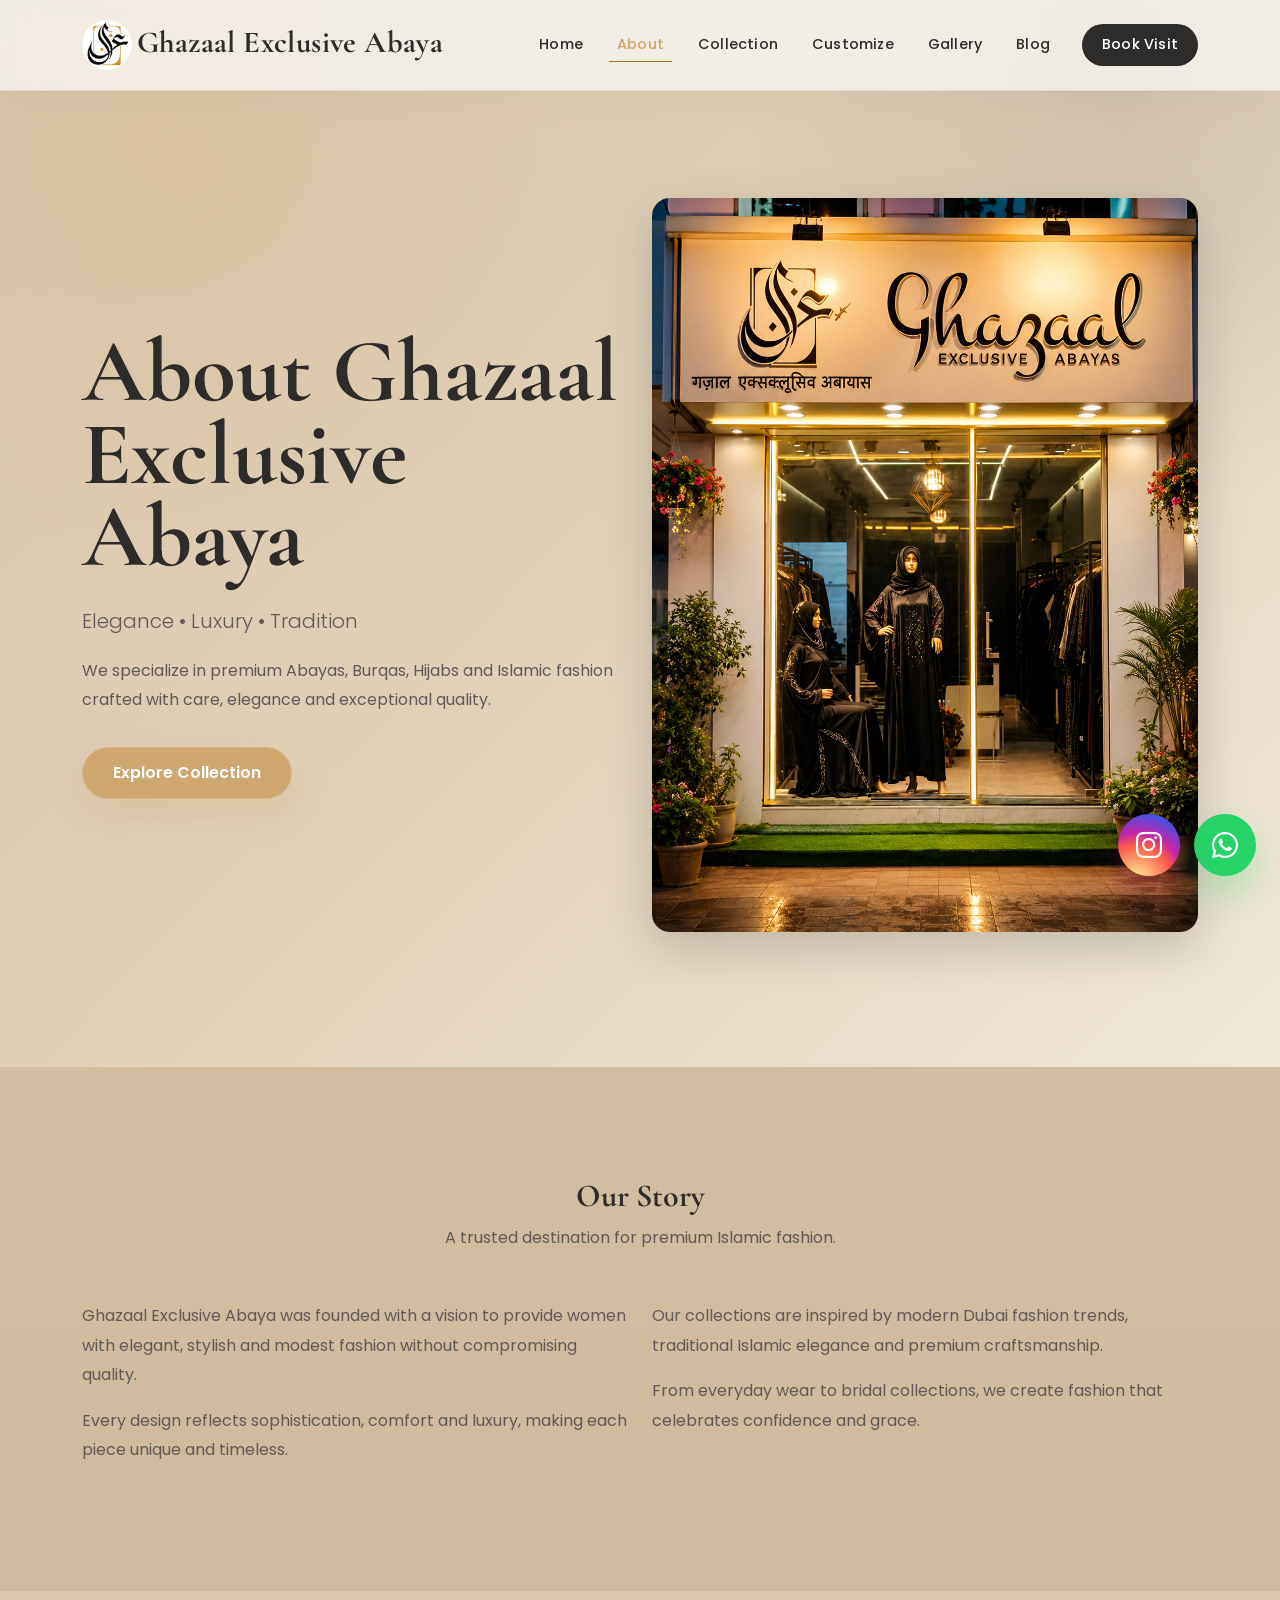
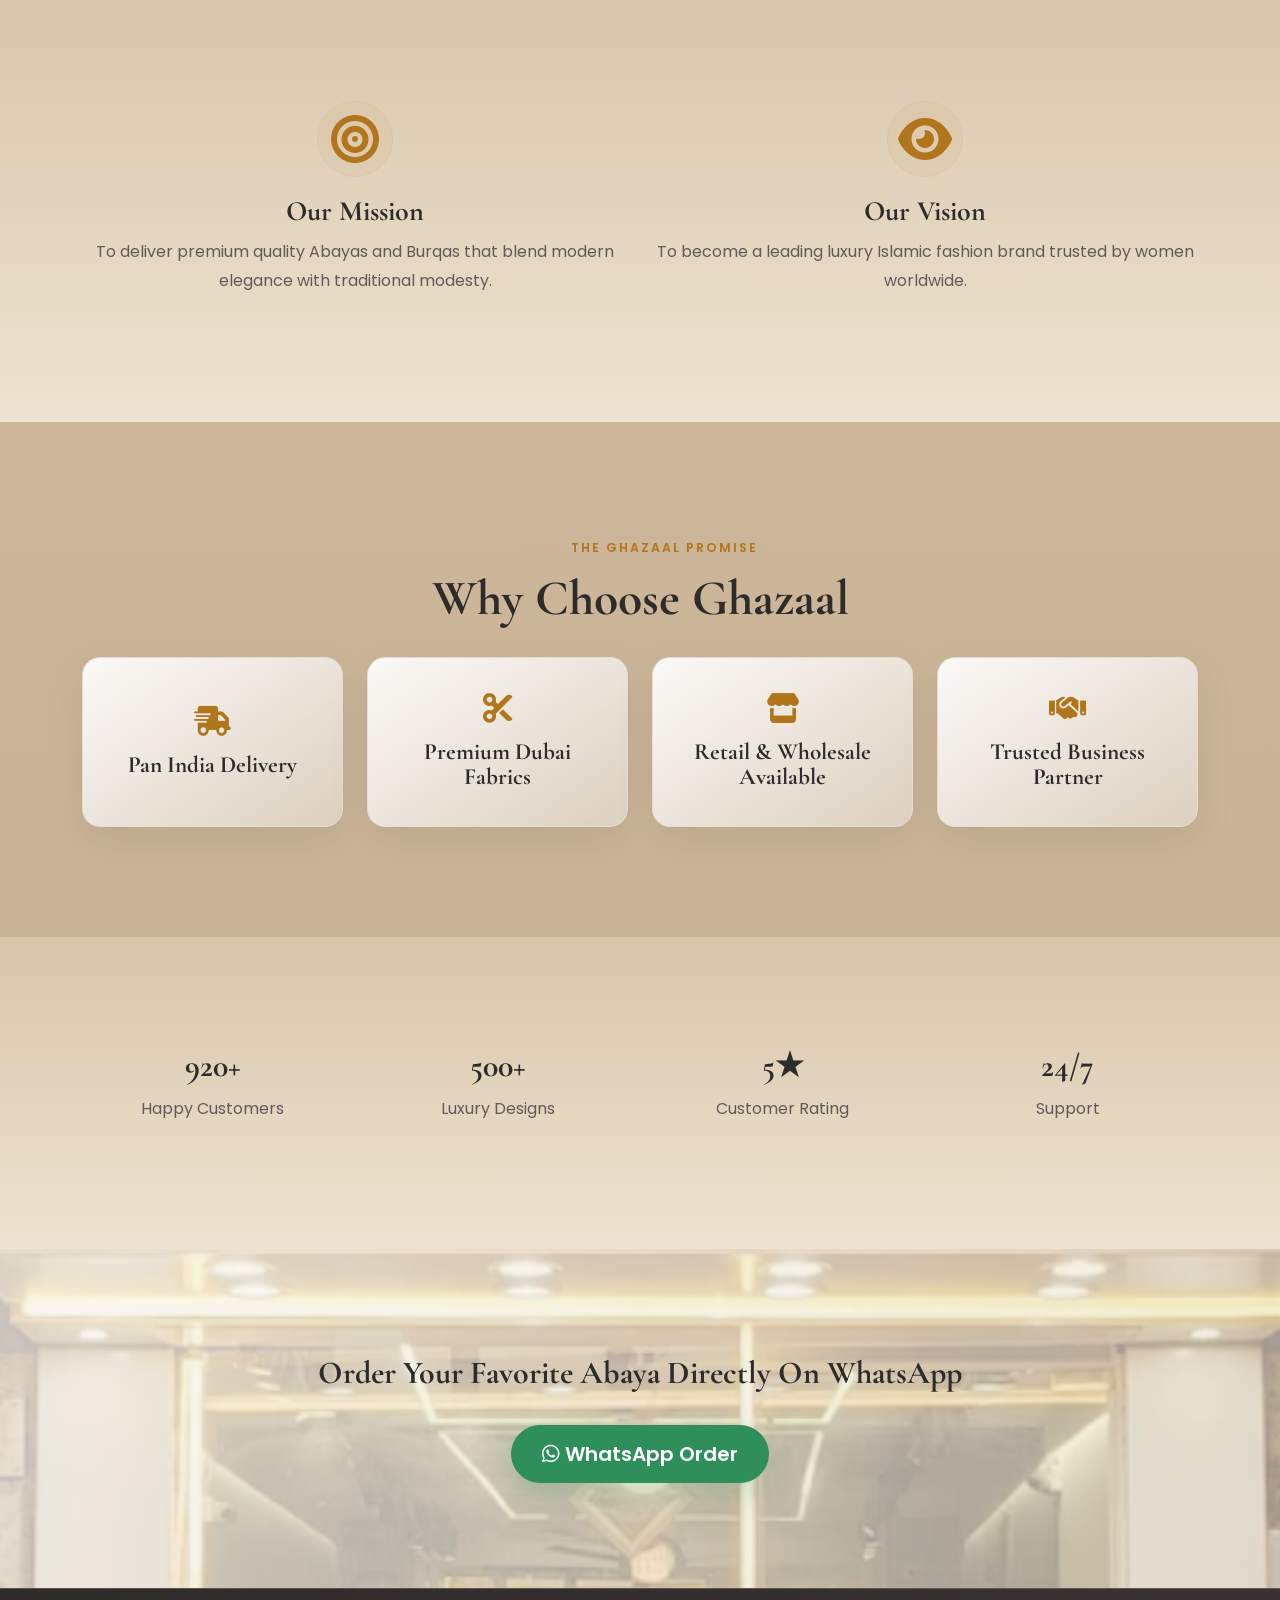
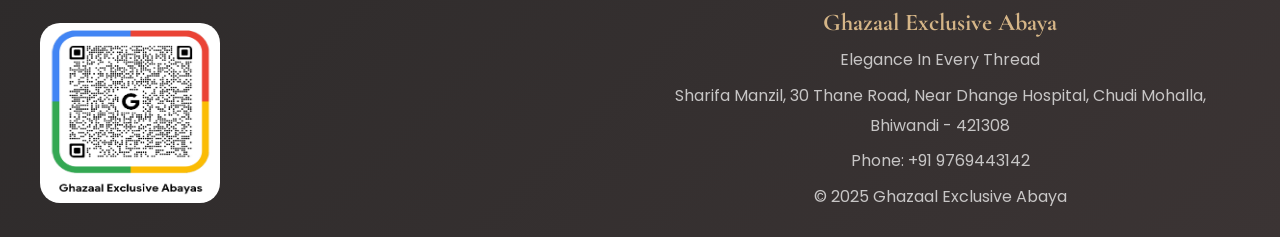
==== about.html @ 96d91265 "Merge branch 'Raquib' of https://github.com/ARC-Stack-WebStudio/Ghazaal-Exclusive-Abaya---Burqa" ====
<!DOCTYPE html>
<html lang="en">

<head>
    <meta charset="UTF-8">
    <meta name="viewport" content="width=device-width, initial-scale=1.0">

    <title>About Us | Ghazaal Exclusive Abaya</title>

    <link href="https://cdn.jsdelivr.net/npm/bootstrap@5.3.3/dist/css/bootstrap.min.css" rel="stylesheet">

    <link rel="stylesheet" href="https://cdnjs.cloudflare.com/ajax/libs/font-awesome/6.5.2/css/all.min.css">

    <link href="https://unpkg.com/aos@2.3.4/dist/aos.css" rel="stylesheet">

    <link rel="stylesheet" href="css/style.css">

</head>

<body>
    <div class="loader" id="loader" aria-hidden="true">
        <img class="loader-mark" src="./Images/Gazaal logo 2.png" alt="Gazala-Logo">
        <div class="loader-line"></div>
    </div>

    <!-- Navbar -->

    <nav class="navbar navbar-expand-lg navbar-dark fixed-top custom-nav">

        <div class="container">

            <a class="navbar-brand fw-bold" href="index.html">
                <img class="Gazala-Logo" src="./Images/Gazaal logo 2.png" alt="">
                Ghazaal Exclusive Abaya
            </a>

            <button class="navbar-toggler" data-bs-toggle="collapse" data-bs-target="#navbarNav">

                <span class="navbar-toggler-icon"></span>

            </button>

            <div class="collapse navbar-collapse" id="navbarNav">

                <ul class="navbar-nav ms-auto">

                    <li class="nav-item">
                        <a class="nav-link" href="index.html">Home</a>
                    </li>

                    <li class="nav-item">
                        <a class="nav-link active" href="about.html">About</a>
                    </li>

                    <li class="nav-item">
                        <a class="nav-link" href="collection.html">Collection</a>
                    </li>

                    <li class="nav-item">
                        <a class="nav-link" href="customize.html">Customize</a>
                    </li>

                    <li class="nav-item">
                        <a class="nav-link" href="gallery.html">Gallery</a>
                    </li>

                    <li class="nav-item"><a class="nav-link" href="blog.html">Blog</a></li>


                    <!-- <li class="nav-item">
                        <a class="nav-link" href="contact.html">Contact</a>
                    </li> -->
                    <li class="nav-item"><a class="nav-link nav-cta" href="contact.html">Book Visit</a></li>


                </ul>

            </div>

        </div>

    </nav>

    <!-- Hero -->

    <section class="hero-section">

        <div class="container">

            <div class="row align-items-center min-vh-100">

                <div class="col-lg-6" data-aos="fade-right">

                    <h1 class="display-4 fw-bold">
                        About Ghazaal Exclusive Abaya
                    </h1>

                    <p class="lead">
                        Elegance • Luxury • Tradition
                    </p>

                    <p>
                        We specialize in premium Abayas, Burqas, Hijabs and Islamic fashion
                        crafted with care, elegance and exceptional quality.
                    </p>

                    <a href="collection.html" class="btn btn-gold mt-3">
                        Explore Collection
                    </a>

                </div>

                <div class="col-lg-6 text-center" data-aos="fade-left">

                    <img src="./Images/Gazaal-About.png" class="img-fluid rounded shadow-lg">

                </div>

            </div>

        </div>

    </section>

    <!-- Brand Story -->

    <section class="section-padding">

        <div class="container">

            <div class="text-center mb-5">

                <h2>Our Story</h2>

                <p>
                    A trusted destination for premium Islamic fashion.
                </p>

            </div>

            <div class="row">

                <div class="col-lg-6">

                    <p>
                        Ghazaal Exclusive Abaya was founded with a vision to provide women
                        with elegant, stylish and modest fashion without compromising
                        quality.
                    </p>

                    <p>
                        Every design reflects sophistication, comfort and luxury,
                        making each piece unique and timeless.
                    </p>

                </div>

                <div class="col-lg-6">

                    <p>
                        Our collections are inspired by modern Dubai fashion trends,
                        traditional Islamic elegance and premium craftsmanship.
                    </p>

                    <p>
                        From everyday wear to bridal collections, we create fashion
                        that celebrates confidence and grace.
                    </p>

                </div>

            </div>

        </div>

    </section>

    <!-- Mission Vision -->

    <section class="section-padding bg-dark-section">

        <div class="container">

            <div class="row">

                <div class="col-md-6 text-center">

                    <i class="fas fa-bullseye feature-icon"></i>

                    <h3>Our Mission</h3>

                    <p>
                        To deliver premium quality Abayas and Burqas that blend
                        modern elegance with traditional modesty.
                    </p>

                </div>

                <div class="col-md-6 text-center">

                    <i class="fas fa-eye feature-icon"></i>

                    <h3>Our Vision</h3>

                    <p>
                        To become a leading luxury Islamic fashion brand trusted
                        by women worldwide.
                    </p>

                </div>

            </div>

        </div>

    </section>

    <!-- Why Choose -->

    <section id="retail-wholesale" class="section-padding retail-wholesale-section">
        <div class="container">

            <div class="why-ghazaal" data-aos="fade-up">
                <div class="business-process__heading text-center">
                    <span class="eyebrow">The Ghazaal Promise</span>
                    <h3>Why Choose Ghazaal</h3>
                </div>
                <div class="row g-4">
                    <div class="col-sm-6 col-lg-3">
                        <article class="why-card"><i class="fa-solid fa-truck-fast" aria-hidden="true"></i>
                            <h4>Pan India Delivery</h4>
                        </article>
                    </div>
                    <div class="col-sm-6 col-lg-3">
                        <article class="why-card"><i class="fa-solid fa-scissors" aria-hidden="true"></i>
                            <h4>Premium Dubai Fabrics</h4>
                        </article>
                    </div>
                    <div class="col-sm-6 col-lg-3">
                        <article class="why-card"><i class="fa-solid fa-store" aria-hidden="true"></i>
                            <h4>Retail &amp; Wholesale Available</h4>
                        </article>
                    </div>
                    <div class="col-sm-6 col-lg-3">
                        <article class="why-card"><i class="fa-solid fa-handshake" aria-hidden="true"></i>
                            <h4>Trusted Business Partner</h4>
                        </article>
                    </div>
                </div>
            </div>

        </div>
    </section>

    <!-- Statistics -->

    <section class="section-padding bg-dark-section">

        <div class="container">

            <div class="row text-center">

                <div class="col-md-3">

                    <h2 id="happyCustomers">1000+</h2>

                    <p>Happy Customers</p>

                </div>

                <div class="col-md-3">

                    <h2>500+</h2>

                    <p>Luxury Designs</p>

                </div>

                <div class="col-md-3">

                    <h2>5★</h2>

                    <p>Customer Rating</p>

                </div>

                <div class="col-md-3">

                    <h2>24/7</h2>

                    <p>Support</p>

                </div>

            </div>

        </div>

    </section>

    <!-- Team -->
    <!-- <section class="section-padding">

        <div class="container">

            <div class="text-center mb-5">

                <h2>Our Promise</h2>

            </div>

            <div class="row">

                <div class="col-lg-12 text-center">

                    <p>
                        We are committed to providing exceptional quality,
                        beautiful craftsmanship and personalized customer service.
                    </p>

                    <p>
                        Every Ghazaal Abaya is created with attention to detail,
                        ensuring elegance in every thread.
                    </p>

                </div>

            </div>

        </div>

    </section> -->

    <!-- CTA -->

    <section class="whatsapp-banner">

        <div class="container text-center">

            <h2>
                Order Your Favorite Abaya Directly On WhatsApp
            </h2>

            <a href="https://wa.me/919769443142" class="btn btn-success btn-lg mt-4">

                <i class="fab fa-whatsapp"></i>
                WhatsApp Order

            </a>

        </div>

    </section>

    <!-- Footer -->

    <footer class="footer">

        <div class="col-md-6 QR-Code">
            <img src="./Images/QR-Code Google.png" alt="">
        </div>

        <div class="container text-center">

            <h4 class="Footer-Ghazaal">Ghazaal Exclusive Abaya</h4>

            <p>Elegance In Every Thread</p>

            <p>
                Sharifa Manzil, 30 Thane Road,
                Near Dhange Hospital,
                Chudi Mohalla,
                Bhiwandi - 421308
            </p>

            <p>
                Phone: +91 9769443142
            </p>

            <p>
                © 2025 Ghazaal Exclusive Abaya
            </p>

        </div>

    </footer>

    <a href="https://wa.me/919769443142" class="whatsapp-float">
        <i class="fab fa-whatsapp"></i>
    </a>

    <a href="https://www.instagram.com/ghazaal_xclusive_abayas/" class="instagram-float"
        aria-label="Order on Instagram">
        <i class="fab fa-instagram"></i>
    </a>

    <script src="https://cdn.jsdelivr.net/npm/bootstrap@5.3.3/dist/js/bootstrap.bundle.min.js"></script>

    <script src="https://unpkg.com/aos@2.3.4/dist/aos.js"></script>

    <script src="js/script.js"></script>
    <script src="js/bottom-nav.js"></script>

</body>

</html>
---- css/style.css ----
@import url('https://fonts.googleapis.com/css2?family=Cormorant+Garamond:wght@500;600;700&family=Poppins:wght@300;400;500;600&display=swap');

/* ===================================
   GHAZAAL EXCLUSIVE ABAYA
   Premium Champagne & Gold Theme
=================================== */

:root {
    --primary: #D5B587;
    --primary-dark: #CDA76D;
    --champagne: #E8E1D8;
    --background: #D8C5AA;
    --white: #FFFFFF;
    --heading: #2E2B2B;
    --text: #625A59;
    --border: #E5DDD3;
    --shadow: 0 12px 40px rgba(0, 0, 0, .08);
    --primary-gold: var(--primary);
    --dark-gold: #b1761b;
    --soft-rose: #F0E6E0;
    --deep-mulberry: #4B3438;
    --shadow-hover: 0 30px 70px rgba(46, 43, 43, 0.16);
    --radius-lg: 18px;
    --radius-md: 16px;
    --transition: all 0.35s ease;
}

/* Google review details: enhances the existing review cards without altering their layout. */
.review-card {
    display: flex;
    flex-direction: column;
    padding: 32px;
    background: linear-gradient(145deg, rgba(255, 255, 255, 0.94), rgba(248, 246, 242, 0.84)) !important;
    transition: transform 0.35s ease, border-color 0.35s ease, box-shadow 0.35s ease;
}

.review-card:hover {
    border-color: var(--primary-gold) !important;
    box-shadow: 0 18px 42px rgba(35, 28, 19, 0.16) !important;
}

.reviewer-meta {
    display: flex;
    align-items: center;
    gap: 12px;
    margin-bottom: 20px;
}

.reviewer-avatar {
    display: inline-flex;
    align-items: center;
    justify-content: center;
    flex: 0 0 44px;
    width: 44px;
    height: 44px;
    border: 1px solid var(--primary-gold);
    border-radius: 50%;
    background: var(--heading);
    color: var(--primary-gold) !important;
    font-family: 'Cormorant Garamond', serif;
    font-size: 1.45rem;
    font-weight: 700;
    letter-spacing: 0;
}

.reviewer-meta h3 {
    margin: 0 0 2px;
    color: var(--heading);
    font-family: 'Cormorant Garamond', serif;
    font-size: 1.4rem;
    font-weight: 700;
}

.review-card .review-verified {
    display: block;
    color: var(--dark-gold);
    font-size: 0.67rem;
    font-weight: 600;
    letter-spacing: 0.9px;
    line-height: 1.3;
}

.review-verified i,
.review-google-icon {
    color: var(--primary-gold);
}

.review-google-icon {
    margin-left: auto;
    font-size: 1.1rem;
    opacity: 0.9;
}

.review-card p {
    margin-bottom: 0;
}

.review-read-more {
    display: inline-flex;
    align-items: center;
    gap: 5px;
    width: fit-content;
    margin-top: auto;
    padding-top: 18px;
    color: var(--dark-gold);
    font-size: 0.78rem;
    font-weight: 600;
    letter-spacing: 0.8px;
    text-transform: uppercase;
    text-decoration: none;
    transition: color 0.25s ease, gap 0.25s ease;
}

.review-read-more:hover,
.review-read-more:focus-visible {
    color: var(--heading);
    gap: 9px;
}

.review-cta {
    margin-top: 48px;
}

.review-cta h3 {
    margin-bottom: 8px;
    color: var(--heading);
    font-size: clamp(1.8rem, 3vw, 2.35rem);
}

.review-cta p {
    margin-bottom: 22px;
    color: var(--muted);
}

.review-cta .btn i {
    margin-right: 7px;
}

@media (max-width: 767.98px) {
    .review-card {
        padding: 28px;
    }

    .review-cta {
        margin-top: 38px;
    }
}

* {
    margin: 0;
    padding: 0;
    box-sizing: border-box;
}

html {
    scroll-behavior: smooth;
}

body {
    font-family: 'Poppins', sans-serif;
    background: var(--background);
    color: var(--text);
    overflow-x: hidden;
}

a {
    text-decoration: none;
}

img {
    display: block;
    max-width: 100%;
}

p {
    color: var(--text);
    line-height: 1.85;
}

h1,
h2,
h3,
h4,
h5,
h6 {
    font-family: 'Cormorant Garamond', serif;
    color: var(--heading);
    font-weight: 700;
    letter-spacing: 0;
}

.section-padding {
    padding: 110px 0;
}

.eyebrow {
    display: inline-flex;
    align-items: center;
    gap: 12px;
    color: var(--dark-gold);
    font-size: 0.78rem;
    font-weight: 600;
    letter-spacing: 2px;
    text-transform: uppercase;
    margin-bottom: 16px;
}

.eyebrow::before {
    content: '';
    width: 36px;
    height: 1px;
    background: var(--primary-gold);
}

.section-heading {
    max-width: 720px;
    margin: 0 auto 52px;
}

.section-heading h2 {
    font-size: clamp(2.3rem, 5vw, 4rem);
    margin-bottom: 0;
}



.loader {
    position: fixed;
    inset: 0;
    z-index: 10000;
    display: grid;
    place-items: center;
    background: var(--background);
    transition: opacity .6s, visibility .6s;
}

.loader.hidden {
    opacity: 0;
    visibility: hidden;
}

.loader-mark {
    width: 305px;
    height: 300px;
    aspect-ratio: 1;
    padding: clamp(22px, 5vw, 42px);
    object-fit: contain;
    object-position: center;
    border-radius: 0% 50%;
    background: rgba(255, 255, 255, .04);
    border: 1px solid var(--primary-dark);
    box-shadow: 0 0 42px var(--primary-dark), 0 0 60px var(--primary);
    animation: pulse 1.2s infinite alternate;
}

.loader-line {
    position: absolute;
    width: min(260px, 60vw);
    height: 2px;
    background: linear-gradient(90deg, transparent, var(--blue), var(--purple), transparent);
    transform: translateY(78px);
    animation: scan 1.2s infinite;
}


/* ===================================
   NAVBAR
=================================== */

.custom-nav {
    background: rgba(248, 246, 242, 0.78);
    border-bottom: 1px solid rgba(229, 221, 211, 0.82);
    backdrop-filter: blur(18px);
    box-shadow: 0 10px 35px rgba(46, 43, 43, 0.04);
    padding: 16px 0;
    transition: var(--transition);
}

.navbar-brand {
    color: var(--heading) !important;
    font-family: 'Cormorant Garamond', serif;
    font-size: 1.9rem;
    font-weight: 700;
    display: flex;
    gap: 5px;
}

.navbar-toggler {
    border: 1px solid var(--border);
    border-radius: 12px;
    padding: 9px 11px;
}

.navbar-brand .Gazala-Logo {
    width: 50px;
    border-radius: 50px;
}

.navbar-toggler:focus {
    box-shadow: 0 0 0 0.18rem rgba(213, 181, 135, 0.25);
}

.navbar-toggler-icon {
    background-image: url("data:image/svg+xml,%3csvg xmlns='http://www.w3.org/2000/svg' viewBox='0 0 30 30'%3e%3cpath stroke='rgba%2846, 43, 43, 0.86%29' stroke-linecap='round' stroke-miterlimit='10' stroke-width='2' d='M4 7h22M4 15h22M4 23h22'/%3e%3c/svg%3e");
}

.nav-link {
    color: var(--heading) !important;
    font-size: 0.9rem;
    font-weight: 500;
    margin-left: 18px;
    position: relative;
    transition: var(--transition);
}

.nav-link::after {
    content: '';
    position: absolute;
    left: 0;
    bottom: 4px;
    width: 0;
    height: 1px;
    background: var(--dark-gold);
    transition: var(--transition);
}

.nav-link:hover,
.nav-link:focus {
    color: var(--dark-gold) !important;
}

.nav-link:hover::after,
.nav-link:focus::after {
    width: 100%;
}

.nav-cta {
    background: var(--heading);
    color: var(--white) !important;
    border-radius: 999px;
    padding: 11px 20px !important;
    margin-left: 24px;
}

.nav-cta::after {
    display: none;
}

.nav-cta:hover,
.nav-cta:focus {
    background: var(--dark-gold);
    color: var(--white) !important;
    transform: translateY(-2px);
}

/* ===================================
   BUTTONS
=================================== */

.btn {
    border-radius: 999px;
    font-weight: 600;
    padding: 13px 30px;
    transition: var(--transition);
}

.btn-gold {
    background: var(--primary-dark);
    border: 1px solid var(--primary-gold);
    color: var(--white);
    box-shadow: 0 16px 32px rgba(205, 167, 109, 0.25);
}

.btn-gold:hover,
.btn-gold:focus {
    background: var(--dark-gold);
    border-color: var(--dark-gold);
    color: var(--white);
    transform: translateY(-3px);
    box-shadow: 0 20px 38px rgba(205, 167, 109, 0.32);
}

.btn-outline-luxe {
    background: rgba(255, 255, 255, 0.42);
    border: 1px solid var(--border);
    color: var(--heading);
    backdrop-filter: blur(14px);
}

.btn-outline-luxe:hover,
.btn-outline-luxe:focus {
    border-color: var(--primary-gold);
    color: var(--dark-gold);
    transform: translateY(-3px);
}

/* ===================================
   HERO
=================================== */

.hero-section {
    min-height: 100vh;
    display: flex;
    align-items: center;
    padding: 115px 0 52px;
    background:
        radial-gradient(circle at 12% 18%, rgba(213, 181, 135, 0.24), transparent 27%),
        radial-gradient(circle at 84% 12%, rgba(75, 52, 56, 0.10), transparent 30%),
        linear-gradient(135deg, var(--background) 0%, var(--champagne) 52%, var(--white) 100%);
}

.contact-section {
    min-height: 80vh;
}

.hero-grid {
    min-height: calc(100vh - 170px);
}

.hero-section h1 {
    font-size: clamp(3.4rem, 7vw, 6.9rem);
    line-height: 0.92;
    max-width: 720px;
    margin-bottom: 24px;
}

.hero-lead {
    max-width: 610px;
    color: var(--text);
    font-size: clamp(1rem, 2vw, 1.22rem);
    margin-bottom: 32px;
}

.hero-actions {
    display: flex;
    flex-wrap: wrap;
    gap: 14px;
    margin-bottom: 36px;
}

.hero-metrics {
    display: grid;
    grid-template-columns: repeat(3, minmax(0, 1fr));
    gap: 14px;
    max-width: 570px;
}

.hero-metrics div {
    background: rgba(255, 255, 255, 0.58);
    border: 1px solid rgba(229, 221, 211, 0.78);
    border-radius: var(--radius-md);
    padding: 17px 16px;
    backdrop-filter: blur(18px);
}

.hero-metrics strong {
    display: block;
    color: var(--heading);
    font-family: 'Cormorant Garamond', serif;
    font-size: 1.42rem;
    line-height: 1;
}

.hero-metrics span {
    color: var(--text);
    font-size: 0.82rem;
}

.hero-visual {
    position: relative;
    max-width: 560px;
    margin-left: auto;
    border-radius: var(--radius-lg);
    padding: 14px;
    background: rgba(255, 255, 255, 0.48);
    border: 1px solid rgba(255, 255, 255, 0.78);
    box-shadow: var(--shadow);
    backdrop-filter: blur(16px);
}

.hero-visual::before {
    content: '';
    position: absolute;
    inset: 34px -18px -18px 42px;
    border: 1px solid rgba(213, 181, 135, 0.55);
    border-radius: var(--radius-lg);
    z-index: -1;
}

.hero-visual .hero-video {
    width: 100%;
    aspect-ratio: 4 / 5;
    object-fit: cover;
    object-position: center;
    border-radius: 18px;
}

.glass-note {
    position: absolute;
    left: -22px;
    bottom: 133px;
    min-width: 190px;
    padding: 18px 22px;
    background: rgba(255, 255, 255, 0.70);
    border: 1px solid rgba(255, 255, 255, 0.82);
    border-radius: var(--radius-md);
    box-shadow: var(--shadow);
    backdrop-filter: blur(16px);
}

.glass-note span {
    display: block;
    color: var(--dark-gold);
    font-size: 0.76rem;
    font-weight: 600;
    letter-spacing: 1.7px;
    text-transform: uppercase;
}

.glass-note strong {
    color: var(--heading);
    font-family: 'Cormorant Garamond', serif;
    font-size: 1.8rem;
    line-height: 1;
}

/* ===================================
   ABOUT
=================================== */

.about-section {
    background: var(--white);
}

.about-section h2,
.contact-section h2 {
    font-size: clamp(2.3rem, 5vw, 4rem);
    line-height: 1;
    margin-bottom: 22px;
}

.editorial-image {
    position: relative;
    border-radius: var(--radius-lg);
    overflow: hidden;
    box-shadow: var(--shadow);
}

.editorial-image::after {
    content: '';
    position: absolute;
    inset: 18px;
    border: 1px solid rgba(255, 255, 255, 0.68);
    border-radius: 16px;
    pointer-events: none;
}

.editorial-image img {
    width: 100%;
    aspect-ratio: 5 / 4;
    object-fit: cover;
}

.signature-list {
    display: grid;
    gap: 14px;
    margin-top: 28px;
}

.signature-list span {
    display: flex;
    align-items: center;
    gap: 12px;
    color: var(--heading);
    font-weight: 500;
}

.signature-list i {
    color: var(--dark-gold);
}

/* ===================================
   COLLECTIONS & CARDS
=================================== */

.collection-section,
.review-section,
.contact-section {
    background:
        linear-gradient(180deg, rgba(232, 225, 216, 0.52), rgba(248, 246, 242, 0.95)),
        var(--background);
}

.collection-card,
.service-card,
.review-card,
.blog-card {
    height: 100%;
    background: rgba(255, 255, 255, 0.78);
    border: 1px solid var(--border);
    border-radius: var(--radius-lg);
    box-shadow: var(--shadow);
    transition: var(--transition);
}

/* ===================================
   RETAIL & WHOLESALE
=================================== */

.retail-wholesale-section {
    background: var(--white);
}

.retail-wholesale-section .section-heading p {
    max-width: 590px;
    margin: 18px auto 0;
    font-size: 1.05rem;
}

.retail-wholesale-image {
    position: relative;
    overflow: hidden;
    border-radius: var(--radius-lg);
    box-shadow: var(--shadow);
}

.retail-wholesale-image::after {
    content: '';
    position: absolute;
    inset: 18px;
    border: 1px solid rgba(255, 255, 255, 0.68);
    border-radius: var(--radius-md);
    pointer-events: none;
}

.retail-wholesale-image img {
    width: 100%;
    min-height: 620px;
    object-fit: cover;
}

.retail-image-note {
    position: absolute;
    right: 25px;
    bottom: 25px;
    z-index: 1;
    max-width: 250px;
    padding: 18px 21px;
    background: rgba(255, 255, 255, 0.82);
    border: 1px solid rgba(255, 255, 255, 0.72);
    border-radius: var(--radius-md);
    box-shadow: var(--shadow);
    backdrop-filter: blur(14px);
}

.retail-image-note span {
    display: block;
    margin-bottom: 4px;
    color: var(--dark-gold);
    font-size: 0.7rem;
    font-weight: 600;
    letter-spacing: 1.4px;
    text-transform: uppercase;
}

.retail-image-note strong {
    color: var(--heading);
    font-family: 'Cormorant Garamond', serif;
    font-size: 1.35rem;
    line-height: 1.05;
}

.retail-wholesale-lead {
    margin-bottom: 25px;
}

.partner-cards {
    display: grid;
    gap: 18px;
}

.partner-card,
.why-card {
    background: linear-gradient(145deg, rgba(255, 255, 255, 0.92), rgba(232, 225, 216, 0.62));
    border: 1px solid var(--border);
    border-radius: var(--radius-lg);
    box-shadow: var(--shadow);
    transition: var(--transition);
}

.partner-card {
    padding: 27px 30px 29px;
}

.partner-card:hover,
.why-card:hover {
    transform: translateY(-7px);
    border-color: rgba(213, 181, 135, 0.85);
    box-shadow: var(--shadow-hover);
}

.partner-card__heading {
    display: flex;
    align-items: center;
    gap: 14px;
}

.partner-card__heading h3 {
    margin: 0;
    font-size: 2rem;
}

.partner-card__icon {
    display: inline-grid;
    width: 43px;
    height: 43px;
    place-items: center;
    color: var(--dark-gold);
    background: rgba(213, 181, 135, 0.2);
    border-radius: 50%;
}

.partner-list {
    display: grid;
    gap: 9px;
    margin: 20px 0 24px;
    padding: 0;
    list-style: none;
}

.partner-list li {
    color: var(--heading);
    font-size: 0.9rem;
}

.partner-list i {
    width: 19px;
    color: var(--dark-gold);
}

.business-process {
    margin-top: 90px;
}

.business-process__heading {
    margin-bottom: 34px;
}

.business-process__heading h3,
.retail-cta h3 {
    font-size: clamp(2rem, 4vw, 3.1rem);
    line-height: 1;
}

.process-steps {
    display: grid;
    grid-template-columns: repeat(4, 1fr);
    gap: 20px;
    margin: 0;
    padding: 0;
    list-style: none;
}

.process-steps li {
    position: relative;
    display: grid;
    justify-items: center;
    gap: 13px;
    text-align: center;
}

.process-steps li:not(:last-child)::after {
    content: '';
    position: absolute;
    top: 23px;
    left: calc(50% + 38px);
    width: calc(100% - 38px);
    height: 1px;
    background: var(--primary-gold);
}

.process-step__number {
    display: grid;
    z-index: 1;
    width: 47px;
    height: 47px;
    place-items: center;
    color: var(--white);
    background: var(--heading);
    border: 1px solid var(--primary-gold);
    border-radius: 50%;
    font-size: 0.76rem;
    font-weight: 600;
    letter-spacing: 1px;
}

.process-steps strong {
    max-width: 170px;
    color: var(--heading);
    font-size: 0.92rem;
    font-weight: 600;
}

.why-card {
    display: grid;
    min-height: 170px;
    padding: 27px 22px;
    align-content: center;
    text-align: center;
}

.why-card i {
    margin-bottom: 17px;
    color: var(--dark-gold);
    font-size: 1.85rem;
}

.why-card h4 {
    margin: 0;
    font-size: 1.45rem;
    line-height: 1.1;
}

.retail-cta {
    display: flex;
    align-items: center;
    justify-content: space-between;
    gap: 32px;
    margin-top: 70px;
    padding: 43px 48px;
    background: linear-gradient(135deg, rgba(232, 225, 216, 0.82), rgba(255, 255, 255, 0.9));
    border: 1px solid var(--border);
    border-radius: var(--radius-lg);
    box-shadow: var(--shadow);
}

.retail-cta .eyebrow {
    margin-bottom: 11px;
}

.retail-cta h3 {
    margin-bottom: 12px;
}

.retail-cta p {
    max-width: 660px;
    margin: 0;
}

.retail-cta__actions {
    display: flex;
    flex: 0 0 auto;
    flex-wrap: wrap;
    gap: 12px;
}

.retail-cta__actions .btn i {
    margin-right: 7px;
}

.collection-card {
    min-height: 245px;
    padding: 34px;
    position: relative;
    overflow: hidden;
}

.collection-card::after {
    content: '';
    position: absolute;
    right: 30px;
    bottom: 30px;
    width: 58px;
    height: 1px;
    background: var(--primary-gold);
}

.collection-card span {
    color: var(--dark-gold);
    font-family: 'Cormorant Garamond', serif;
    font-size: 1.4rem;
}

.collection-card h3 {
    font-size: 2rem;
    margin: 26px 0 12px;
}

.collection-card p {
    margin-bottom: 0;
}

.collection-card:hover,
.service-card:hover,
.review-card:hover,
.blog-card:hover,
.product-card:hover {
    transform: translateY(-9px);
    border-color: rgba(213, 181, 135, 0.85);
    box-shadow: var(--shadow-hover);
}

.collection-card img{
    height: 500px;
    width: 100%;
    border-radius: 20px;
}

/* ===================================
   PRODUCTS
=================================== */

.product-section,
.gallery-section,
.blog-section {
    background: var(--white);
}

.product-card {
    height: 100%;
    background: var(--white);
    border: 1px solid var(--border);
    border-radius: var(--radius-lg);
    overflow: hidden;
    box-shadow: var(--shadow);
    transition: var(--transition);
    cursor: pointer;
}

.product-card img {
    width: 100%;
    height: 340px;
    object-fit: cover;
    transition: transform 0.55s ease;
}

.product-card:hover img {
    transform: scale(1.045);
}

.product-card div {
    padding: 22px 22px 24px;
}

.product-card h3 {
    font-size: 1.55rem;
    margin-bottom: 7px;
}

.product-card p {
    color: var(--dark-gold);
    font-weight: 700;
    margin-bottom: 0;
}

/* ===================================
   PRODUCT DETAIL GALLERY
=================================== */

.product-gallery {
    width: 100%;
}

.product-gallery__viewport {
    position: relative;
    overflow: hidden;
    aspect-ratio: 4 / 5;
    border: 1px solid rgba(255, 255, 255, 0.72);
    border-radius: 22px;
    background: rgba(255, 255, 255, 0.45);
    box-shadow: 0 20px 48px rgba(46, 43, 43, 0.16);
}

.product-gallery__track {
    display: flex;
    height: 100%;
    transition: transform 420ms cubic-bezier(0.22, 0.61, 0.36, 1);
    will-change: transform;
}

.product-gallery__slide {
    flex: 0 0 100%;
    min-width: 0;
}

.product-gallery__slide img {
    width: 100%;
    height: 100%;
    object-fit: cover;
    object-position: center;
}

.product-gallery__arrow {
    position: absolute;
    top: 50%;
    z-index: 1;
    width: 48px;
    height: 48px;
    display: grid;
    place-items: center;
    border: 1px solid rgba(255, 255, 255, 0.8);
    border-radius: 50%;
    background: rgba(255, 255, 255, 0.78);
    color: var(--heading);
    box-shadow: 0 8px 22px rgba(46, 43, 43, 0.14);
    cursor: pointer;
    transform: translateY(-50%);
    transition: background 0.25s ease, color 0.25s ease;
}

.product-gallery__arrow:hover,
.product-gallery__arrow:focus-visible {
    background: var(--primary-dark);
    color: var(--white);
    outline: none;
}

.product-gallery__arrow--previous {
    left: 18px;
}

.product-gallery__arrow--next {
    right: 18px;
}

.product-gallery__dots {
    display: flex;
    justify-content: center;
    gap: 8px;
    padding-top: 16px;
}

.product-gallery__dot {
    width: 8px;
    height: 8px;
    padding: 0;
    border: 0;
    border-radius: 999px;
    background: rgba(46, 43, 43, 0.28);
    cursor: pointer;
    transition: width 0.25s ease, background 0.25s ease;
}

.product-gallery__dot.is-active {
    width: 28px;
    background: var(--primary-dark);
}

.product-gallery__dot:focus-visible {
    outline: 2px solid var(--dark-gold);
    outline-offset: 3px;
}

/* ===================================
   SERVICES
=================================== */

.service-section {
    background: var(--background);
}

.service-card {
    padding: 36px 26px;
}

.service-card i {
    color: var(--dark-gold);
    font-size: 2.4rem;
    margin-bottom: 20px;
}

.service-card h3 {
    font-size: 1.7rem;
}

.service-card p {
    margin-bottom: 0;
}

/* ===================================
   GALLERY
=================================== */

.gallery-grid {
    display: grid;
    grid-template-columns: repeat(4, minmax(0, 1fr));
    gap: 18px;
}

.gallery-grid img {
    width: 100%;
    height: 420px;
    object-fit: cover;
    border-radius: var(--radius-lg);
    box-shadow: var(--shadow);
    transition: var(--transition);
}

.gallery-grid img:nth-child(even) {
    margin-top: 42px;
}

.gallery-grid img:hover {
    transform: translateY(-8px) scale(1.015);
}

/* ===================================
   REVIEWS, CTA, BLOG
=================================== */

.review-card {
    padding: 34px;
}

.stars {
    color: var(--primary-gold);
    letter-spacing: 3px;
    margin-bottom: 20px;
}

.review-card p {
    color: var(--heading);
    font-family: 'Cormorant Garamond', serif;
    font-size: 1.55rem;
    line-height: 1.35;
}

.review-card span {
    color: var(--dark-gold);
    font-size: 0.82rem;
    font-weight: 600;
    letter-spacing: 1.5px;
    text-transform: uppercase;
}

.whatsapp-banner {
    padding: 105px 0;
    background:
        linear-gradient(135deg, rgba(46, 43, 43, 0.78), rgba(75, 52, 56, 0.54)),
        url('../Images/Ghazaal Banner.png') center / cover;
}

.cta-panel {
    max-width: 820px;
    margin: 0 auto;
    padding: 58px 42px;
    background: rgba(255, 255, 255, 0.76);
    border: 1px solid rgba(255, 255, 255, 0.72);
    border-radius: var(--radius-lg);
    box-shadow: var(--shadow-hover);
    backdrop-filter: blur(18px);
}

.cta-panel h2 {
    font-size: clamp(2.2rem, 5vw, 4rem);
    line-height: 1;
    margin-bottom: 28px;
}

.blog-card {
    display: flex;
    align-items: end;
    min-height: 220px;
    padding: 34px;
    color: var(--heading);
    font-family: 'Cormorant Garamond', serif;
    font-size: 2rem;
    font-weight: 700;
    background:
        linear-gradient(135deg, rgba(255, 255, 255, 0.84), rgba(232, 225, 216, 0.70)),
        var(--white);
}

/* ===================================
   CONTACT & FOOTER
=================================== */

.contact-form {
    display: grid;
    gap: 16px;
    padding: 28px;
    background: rgba(255, 255, 255, 0.72);
    border: 1px solid var(--border);
    border-radius: var(--radius-lg);
    box-shadow: var(--shadow);
}

.form-control {
    min-height: 55px;
    background: var(--white);
    border: 1px solid var(--border);
    border-radius: 14px;
    color: var(--heading);
    padding: 14px 18px;
}

.form-control::placeholder {
    color: rgba(98, 90, 89, 0.62);
}

.form-control:focus {
    background: var(--white);
    border-color: var(--primary-gold);
    box-shadow: 0 0 0 0.2rem rgba(213, 181, 135, 0.18);
    color: var(--heading);
}

textarea {
    resize: none;
}

.footer {
    background: var(--heading);
    padding: 58px 0;
    display: flex;
    justify-content: center;
    align-items: center;
    padding: 20px 40px;
}

.footer h2 {
    color: var(--primary-gold);
    font-size: 2.4rem;
}

.Footer-Ghazaal {
    color: var(--primary-gold);
}

.footer p {
    color: rgba(255, 255, 255, 0.72);
    margin-bottom: 6px;
}

.footer-points {
    color: var(--primary-dark);
}

.QR-Code img {
    width: 180px;
    height: 180px;
    border-radius: 20px;
}

.whatsapp-float {
    position: fixed;
    right: 24px;
    bottom: 24px;
    z-index: 9999;
    width: 62px;
    height: 62px;
    display: flex;
    align-items: center;
    justify-content: center;
    background: #25D366;
    color: var(--white);
    border-radius: 50%;
    box-shadow: 0 18px 36px rgba(37, 211, 102, 0.28);
    font-size: 1.85rem;
    transition: var(--transition);
}

.whatsapp-float:hover {
    color: var(--white);
    transform: translateY(-4px) scale(1.05);
}

.instagram-float {
    position: fixed;
    right: 100px;
    bottom: 24px;
    z-index: 9999;
    width: 62px;
    height: 62px;
    display: flex;
    align-items: center;
    justify-content: center;
    /* background: #c524aa; */
    background: radial-gradient(circle at 30% 107%, #fdf497 0%, #fd5949 45%, #c524aa 60%, #285aeb 90%);
    color: var(--white);
    border-radius: 50%;
    box-shadow: 0 18px 36px rgba(199, 35, 117, 0.28);
    font-size: 1.85rem;
    transition: var(--transition);
}

.instagram-float:hover {
    color: var(--white);
    transform: translateY(-4px) scale(1.05);
}

#backToTop {
    box-shadow: var(--shadow);
    transition: var(--transition);
    background: var(--dark-gold) !important;
}

::-webkit-scrollbar {
    width: 10px;
}

::-webkit-scrollbar-track {
    background: var(--champagne);
}

::-webkit-scrollbar-thumb {
    background: var(--primary-gold);
    border-radius: 999px;
}

/* ===================================
   COMPATIBILITY FOR OTHER PAGES
=================================== */

.bg-dark-section {
    background: var(--background);
}

.feature-icon {
    color: var(--dark-gold);
    font-size: 3rem;
    margin-bottom: 18px;
}

.About-Img-Part {
    display: flex;
    justify-content: center;
}

.About-img,
.Collection-Abayas-Img,
#gallery img {
    border-radius: var(--radius-lg);
}

.Collection-Abayas-Img {
    width: 700px;
    height: 400px;
}

#faqAccordion .accordion-item {
    background: var(--white);
    border: 1px solid var(--border);
    border-radius: var(--radius-md);
    overflow: hidden;
    margin-bottom: 15px;
}

#faqAccordion .accordion-button {
    background: var(--white);
    color: var(--heading);
    font-weight: 600;
    padding: 20px;
    box-shadow: none;
}

#faqAccordion .accordion-button:not(.collapsed),
#faqAccordion .accordion-button:hover {
    color: var(--dark-gold);
}

#faqAccordion .accordion-body {
    background: var(--background);
    color: var(--text);
    line-height: 1.8;
}

/* ===================================
   LUXURY VISUAL REFINEMENTS
=================================== */

body {
    background:
        radial-gradient(circle at 12% 10%, rgba(213, 181, 135, 0.28), transparent 30%),
        linear-gradient(180deg, rgba(216, 197, 170, 0.96), rgba(188, 164, 133, 0.72)),
        var(--background) !important;
    color: var(--text) !important;
    text-rendering: optimizeLegibility;
}

body::selection {
    background: rgba(213, 181, 135, 0.38);
    color: var(--heading);
}

.custom-nav {
    background: rgba(255, 255, 255, 0.76);
    border-bottom: 1px solid rgba(229, 221, 211, 0.9);
    box-shadow: 0 14px 36px rgba(46, 43, 43, 0.07);
}

.navbar-brand {
    letter-spacing: 0.4px;
}

.nav-link {
    letter-spacing: 0.2px;
    padding-top: 10px !important;
    padding-bottom: 10px !important;
}

.nav-link.active {
    color: var(--primary-dark) !important;
}

.nav-link.active::after {
    width: 100%;
}

.hero-section,
.blog-hero {
    background:
        radial-gradient(circle at 15% 16%, rgba(213, 181, 135, 0.30), transparent 28%),
        radial-gradient(circle at 88% 12%, rgba(46, 43, 43, 0.10), transparent 26%),
        linear-gradient(135deg, #D8C5AA 0%, #E0D0B8 48%, #F1E8D9 100%) !important;
    color: var(--text) !important;
}

.lead {
    color: var(--text);
    line-height: 1.85;
}

.display-3,
.display-4 {
    color: var(--heading);
    line-height: 0.98;
}

.section-padding,
.py-5 {
    background-color: transparent;
}

.bg-black,
.bg-dark-section {
    background:
        linear-gradient(180deg, rgba(216, 197, 170, 0.72), rgba(240, 230, 212, 0.92)),
        var(--background) !important;
    color: var(--text) !important;
}

.text-white,
.bg-black h1,
.bg-black h2,
.bg-black h3,
.bg-dark-section h1,
.bg-dark-section h2,
.bg-dark-section h3,
.whatsapp-banner h1,
.whatsapp-banner h2,
.whatsapp-banner h3 {
    color: var(--heading) !important;
}

.btn-gold,
.btn-warning {
    background: var(--primary-dark) !important;
    border-color: var(--primary) !important;
    color: var(--white) !important;
    box-shadow: 0 14px 30px rgba(205, 167, 109, 0.28);
}

.btn-gold:hover,
.btn-gold:focus,
.btn-warning:hover,
.btn-warning:focus {
    background: var(--primary-dark) !important;
    border-color: var(--primary-dark) !important;
    color: var(--white) !important;
    transform: translateY(-4px);
}

.btn-success {
    background: #2F8F5B !important;
    border-color: #2F8F5B !important;
    color: var(--white) !important;
    box-shadow: 0 14px 30px rgba(47, 143, 91, 0.2);
}

.btn-success:hover,
.btn-success:focus {
    background: #24754A !important;
    border-color: #24754A !important;
    color: var(--white) !important;
    transform: translateY(-4px);
}

.btn-outline-light {
    background: rgba(255, 255, 255, 0.66);
    border-color: var(--border);
    color: var(--heading);
}

.btn-outline-light:hover,
.btn-outline-light:focus,
.btn-outline-light.active {
    background: var(--primary);
    border-color: var(--primary);
    color: var(--white);
    transform: translateY(-4px);
}

.collection-card,
.service-card,
.review-card,
.blog-card,
.product-card,
.contact-form,
#faqAccordion .accordion-item {
    background:
        linear-gradient(145deg, rgba(255, 255, 255, 0.92), rgba(248, 246, 242, 0.82)) !important;
    border: 1px solid rgba(229, 221, 211, 0.92) !important;
    border-radius: 18px !important;
    box-shadow: var(--shadow) !important;
}

.collection-card,
.service-card,
.review-card,
.blog-card,
.product-card {
    position: relative;
    overflow: hidden;
}

.collection-card::before,
.service-card::before,
.review-card::before,
.blog-card::before,
.product-card::before {
    content: '';
    position: absolute;
    inset: 0;
    background: linear-gradient(135deg, rgba(213, 181, 135, 0.14), transparent 42%);
    opacity: 0;
    transition: opacity 0.35s ease;
    pointer-events: none;
}

.collection-card:hover::before,
.service-card:hover::before,
.review-card:hover::before,
.blog-card:hover::before,
.product-card:hover::before {
    opacity: 1;
}

.product-card img,
.editorial-image img,
.About-img,
.Collection-Abayas-Img,
.img-fluid.rounded,
#gallery img {
    border-radius: 18px !important;
    box-shadow: var(--shadow);
}

.badge.bg-danger,
.badge.bg-warning {
    background: rgba(213, 181, 135, 0.95) !important;
    border: 1px solid rgba(255, 255, 255, 0.62);
    color: var(--heading) !important;
    border-radius: 999px;
    padding: 8px 12px;
    font-weight: 600;
}

.feature-icon {
    display: inline-flex;
    align-items: center;
    justify-content: center;
    width: 76px;
    height: 76px;
    background: rgba(213, 181, 135, 0.16);
    border: 1px solid rgba(213, 181, 135, 0.32);
    border-radius: 50%;
}

.form-control,
select.form-control {
    border-radius: 18px;
    box-shadow: inset 0 1px 0 rgba(255, 255, 255, 0.72);
}

.ratio {
    border: 1px solid var(--border);
    border-radius: 18px;
    overflow: hidden;
    box-shadow: var(--shadow);
}

.blog-hero {
    padding: 145px 0 90px;
    text-align: center;
}

.blog-hero h1,
.gallery-title h1 {
    color: var(--heading) !important;
}

.blog-content {
    padding: 26px;
}

.blog-card:has(.blog-content) {
    display: block !important;
    min-height: 0;
    padding: 0 !important;
    color: var(--text);
    font-family: 'Poppins', sans-serif;
    font-size: 1rem;
}

.blog-card:has(.blog-content) img {
    height: 255px;
    object-fit: cover;
}

.blog-content h4 {
    color: var(--heading) !important;
    font-family: 'Cormorant Garamond', serif;
    font-size: 1.65rem;
}

.blog-content p {
    color: var(--text) !important;
}

.read-btn {
    background: var(--primary) !important;
    color: var(--white) !important;
    border: 1px solid var(--primary);
    border-radius: 999px;
    box-shadow: 0 12px 24px rgba(205, 167, 109, 0.22);
    transition: var(--transition);
}

.read-btn:hover,
.read-btn:focus {
    background: var(--primary-dark) !important;
    border-color: var(--primary-dark);
    color: var(--white) !important;
    transform: translateY(-4px);
}

.gallery-section {
    background:
        linear-gradient(180deg, rgba(231, 221, 206, 0.9), rgba(212, 198, 175, 0.78)),
        var(--background) !important;
    color: var(--text) !important;
    padding: 120px 0 80px;
}

.gallery-title {
    color: var(--text);
}

.gallery-item {
    border-radius: 18px !important;
    border: 1px solid rgba(229, 221, 211, 0.9) !important;
    box-shadow: var(--shadow) !important;
}

.gallery-item img {
    transition: transform 0.55s ease, filter 0.55s ease;
}

.gallery-item:hover img {
    filter: saturate(1.04) contrast(1.02);
}

.overlay {
    background: rgba(46, 43, 43, 0.34) !important;
    backdrop-filter: blur(3px);
}

.overlay i {
    color: var(--white) !important;
    text-shadow: 0 6px 20px rgba(0, 0, 0, 0.28);
}

.whatsapp-banner {
    background:
        linear-gradient(135deg, rgba(248, 246, 242, 0.78), rgba(232, 225, 216, 0.62)),
        url('../Images/Ghazaal Banner.png') center / cover;
}

.whatsapp-banner>.container,
.cta-panel {
    border-radius: 18px;
}

.footer {
    background:
        linear-gradient(135deg, #2E2B2B, #3B3434);
    border-top: 1px solid rgba(213, 181, 135, 0.28);
}

/* ===================================
   RESPONSIVE
=================================== */

@media (max-width: 991px) {
    .section-padding {
        padding: 84px 0;
    }

    .custom-nav {
        background: rgba(248, 246, 242, 0.96);
    }

    .navbar-collapse {
        padding-top: 18px;
    }

    .nav-link,
    .nav-cta {
        margin-left: 0;
        margin-bottom: 8px;
    }

    .nav-cta {
        display: inline-flex;
        justify-content: center;
        width: fit-content;
    }

    .hero-section {
        text-align: center;
        padding-top: 125px;
    }

    .hero-grid {
        min-height: auto;
        gap: 42px;
    }

    .hero-section .eyebrow,
    .section-heading .eyebrow,
    .cta-panel .eyebrow {
        justify-content: center;
    }

    .hero-section h1,
    .hero-lead,
    .hero-visual {
        margin-left: auto;
        margin-right: auto;
    }

    .hero-actions {
        justify-content: center;
    }

    .hero-metrics {
        margin: 0 auto;
    }

    .gallery-grid {
        grid-template-columns: repeat(2, minmax(0, 1fr));
    }

    .gallery-grid img:nth-child(even) {
        margin-top: 0;
    }

    .retail-wholesale-image img {
        min-height: 500px;
    }

    .process-steps {
        grid-template-columns: repeat(2, 1fr);
        row-gap: 34px;
    }

    .process-steps li:nth-child(2)::after {
        display: none;
    }
}

@media (max-width: 768px) {
    .hero-metrics {
        grid-template-columns: 1fr;
    }

    .hero-visual::before,
    .glass-note {
        display: none;
    }

    .gallery-grid {
        grid-template-columns: 1fr;
    }

    .gallery-grid img {
        height: 330px;
    }

    .cta-panel {
        padding: 42px 24px;
    }

    .product-card img {
        height: 300px;
    }

    .business-process,
    .why-ghazaal {
        margin-top: 65px;
    }

    .retail-cta {
        display: grid;
        padding: 36px 30px;
    }
}

@media (max-width: 576px) {
    .section-padding {
        padding: 68px 0;
    }

    .navbar-brand {
        font-size: 1.55rem;
    }

    .hero-section h1 {
        font-size: 3.2rem;
    }

    .hero-actions .btn {
        width: 100%;
    }

    .collection-card,
    .service-card,
    .review-card,
    .contact-form {
        border-radius: var(--radius-md);
    }

    .whatsapp-float {
        width: 56px;
        height: 56px;
        right: 18px;
        bottom: 18px;
    }

    .product-gallery__arrow {
        width: 42px;
        height: 42px;
    }

    .product-gallery__arrow--previous {
        left: 12px;
    }

    .product-gallery__arrow--next {
        right: 12px;
    }

    .retail-wholesale-image img {
        min-height: 410px;
    }

    .retail-image-note {
        right: 16px;
        bottom: 16px;
        max-width: 215px;
        padding: 15px 17px;
    }

    .partner-card {
        padding: 25px 22px;
    }

    .partner-card__heading h3 {
        font-size: 1.8rem;
    }

    .process-steps {
        grid-template-columns: 1fr;
        gap: 25px;
    }

    .process-steps li {
        grid-template-columns: 47px 1fr;
        justify-items: start;
        align-items: center;
        text-align: left;
    }

    .process-steps li:not(:last-child)::after {
        top: 52px;
        left: 23px;
        width: 1px;
        height: 24px;
    }

    .process-steps strong {
        max-width: none;
    }

    .retail-cta {
        margin-top: 52px;
        padding: 31px 22px;
    }

    .retail-cta__actions {
        display: grid;
    }

    .retail-cta__actions .btn {
        width: 100%;
    }
}

/* ===================================
   INSTAGRAM REELS
=================================== */
.instagram-reels-section {
    background: rgba(255, 255, 255, .18);
}

.instagram-reels-section .section-heading p {
    max-width: 620px;
    margin: 16px auto 0;
}

.instagram-reel-card {
    height: 100%;
    overflow: hidden;
    cursor: pointer;
    border: 1px solid rgba(213, 181, 135, .55);
    border-radius: var(--radius-lg);
    background: rgba(255, 255, 255, .38);
    box-shadow: var(--shadow);
    backdrop-filter: blur(14px);
    transition: var(--transition);
}

.instagram-reel-card:focus-visible {
    outline: 3px solid rgba(205, 167, 109, .55);
    outline-offset: 4px;
}

.instagram-reel-card:hover {
    transform: translateY(-10px);
    border-color: var(--primary-dark);
    box-shadow: var(--shadow-hover), 0 0 0 3px rgba(213, 181, 135, .12);
}

.instagram-reel-card__media {
    position: relative;
    aspect-ratio: 4 / 5;
    overflow: hidden;
    background: var(--deep-mulberry);
}

.instagram-reel-card__media img {
    width: 100%;
    height: 100%;
    object-fit: cover;
    transition: transform .6s ease;
}

.instagram-reel-card:hover .instagram-reel-card__media img {
    transform: scale(1.08);
}

.instagram-reel-card__shade {
    position: absolute;
    inset: 0;
    background: linear-gradient(180deg, rgba(46, 43, 43, .06) 25%, rgba(46, 43, 43, .6) 100%);
}

.instagram-reel-card__badge {
    position: absolute;
    top: 14px;
    left: 14px;
    display: inline-flex;
    align-items: center;
    gap: 7px;
    padding: 7px 10px;
    border: 1px solid rgba(255, 255, 255, .45);
    border-radius: 999px;
    color: var(--white);
    background: rgba(46, 43, 43, .38);
    backdrop-filter: blur(8px);
    font-size: .68rem;
    font-weight: 600;
    letter-spacing: .5px;
}

.instagram-reel-card__play {
    position: absolute;
    top: 50%;
    left: 50%;
    display: grid;
    width: 62px;
    height: 62px;
    place-items: center;
    border: 1px solid rgba(255, 255, 255, .72);
    border-radius: 50%;
    color: var(--white);
    background: rgba(213, 181, 135, .62);
    box-shadow: 0 10px 28px rgba(0, 0, 0, .22);
    transform: translate(-50%, -50%);
    transition: transform .35s ease, background .35s ease;
}

.instagram-reel-card__play i {
    margin-left: 3px;
    font-size: .95rem;
}

.instagram-reel-card:hover .instagram-reel-card__play {
    background: var(--primary-dark);
    transform: translate(-50%, -50%) scale(1.13);
}

.instagram-reel-card__content {
    position: relative;
    padding: 22px 20px 20px;
}

.instagram-reel-card__icon {
    position: absolute;
    top: 21px;
    right: 20px;
    color: var(--dark-gold);
    font-size: 1.2rem;
}

.instagram-reel-card h3 {
    margin: 0 28px 7px 0;
    font-size: 1.65rem;
}

.instagram-reel-card p {
    margin-bottom: 15px;
    font-size: .82rem;
    line-height: 1.7;
}

.instagram-reel-card__link {
    display: inline-flex;
    align-items: center;
    gap: 8px;
    color: var(--dark-gold);
    font-size: .76rem;
    font-weight: 600;
    letter-spacing: .4px;
}

.instagram-reel-modal .modal-dialog {
    max-width: min(94vw, 620px);
}

.instagram-reel-modal .modal-content {
    overflow: hidden;
    border: 1px solid rgba(213, 181, 135, .52);
    border-radius: var(--radius-lg);
    color: var(--champagne);
    background: rgba(46, 43, 43, .97);
    box-shadow: 0 28px 80px rgba(0, 0, 0, .42);
}

.instagram-reel-modal .modal-header,
.instagram-reel-modal .modal-footer {
    border-color: rgba(213, 181, 135, .22);
}

.instagram-reel-modal .modal-header {
    align-items: flex-start;
    padding: 20px 24px;
    justify-content: space-between;
}

.instagram-reel-modal .modal-title {
    color: var(--white);
    font-size: clamp(1.65rem, 5vw, 2.2rem);
}

.instagram-reel-modal__eyebrow {
    display: block;
    margin-bottom: 4px;
    color: var(--primary);
    font-size: .68rem;
    font-weight: 600;
    letter-spacing: 1.2px;
    text-transform: uppercase;
}

.instagram-reel-modal .btn-close {
    margin: 0;
    filter: invert(1) grayscale(1) brightness(2);
}

.instagram-reel-modal .modal-body {
    padding: 0 24px 22px;
}

.instagram-reel-modal__embed {
    position: relative;
    display: grid;
    min-height: 500px;
    place-items: center;
    overflow: hidden;
    border-radius: var(--radius-md);
    background: #161414;
}

.instagram-reel-modal__embed .instagram-media {
    width: 100% !important;
    max-width: 540px !important;
    min-width: 0 !important;
    margin: 0 !important;
}

.instagram-reel-modal__embed iframe {
    max-width: 100% !important;
    border: 0;
}

.instagram-reel-modal__loader {
    position: absolute;
    z-index: 2;
    display: grid;
    gap: 12px;
    place-items: center;
    color: var(--primary);
    font-size: .78rem;
    letter-spacing: 1px;
    text-transform: uppercase;
}

.instagram-reel-modal__loader .spinner-border {
    width: 2.4rem;
    height: 2.4rem;
    border-width: .18em;
}

.instagram-reel-modal__description {
    margin: 18px 0 0;
    color: var(--champagne);
    font-size: .88rem;
}

.instagram-reel-modal .modal-footer {
    gap: 10px;
    padding: 16px 24px 22px;
}

.instagram-reel-modal .btn-outline-luxe {
    color: var(--champagne);
    border-color: rgba(213, 181, 135, .7);
}

.modal-backdrop.show {
    opacity: .76;
    backdrop-filter: blur(7px);
}

@media (max-width: 575.98px) {
    .instagram-reel-modal .modal-dialog {
        max-width: calc(100vw - 20px);
    }

    .instagram-reel-modal .modal-header,
    .instagram-reel-modal .modal-body,
    .instagram-reel-modal .modal-footer {
        padding-left: 16px;
        padding-right: 16px;
    }

    .instagram-reel-modal__embed {
        min-height: 430px;
    }

    .instagram-reel-modal .modal-footer .btn {
        width: 100%;
    }
}

/* ===================================
   MOBILE BOTTOM NAVIGATION
=================================== */
.mobile-bottom-nav {
    display: none;
}

@media (max-width: 768px) {
    body {
        padding-bottom: calc(94px + env(safe-area-inset-bottom));
    }

    .mobile-bottom-nav {
        position: fixed;
        right: 0;
        bottom: 0;
        left: 0;
        z-index: 9998;
        display: flex;
        align-items: stretch;
        min-height: calc(78px + env(safe-area-inset-bottom));
        padding: 9px 8px calc(9px + env(safe-area-inset-bottom));
        background: rgba(255, 255, 255, 0.82);
        border: 1px solid rgba(229, 221, 211, 0.9);
        border-bottom: 0;
        border-radius: 22px 22px 0 0;
        box-shadow: 0 -12px 34px rgba(46, 43, 43, 0.14);
        backdrop-filter: blur(18px);
        -webkit-backdrop-filter: blur(18px);
    }

    .mobile-bottom-nav__item {
        position: relative;
        z-index: 1;
        display: flex;
        flex: 1 1 20%;
        min-width: 0;
        min-height: 58px;
        flex-direction: column;
        align-items: center;
        justify-content: center;
        gap: 4px;
        color: var(--text);
        font-size: 0.62rem;
        font-weight: 600;
        line-height: 1.1;
        text-align: center;
        transition: color 0.24s ease, transform 0.22s ease;
        -webkit-tap-highlight-color: transparent;
    }

    .mobile-bottom-nav__item i {
        font-size: 1.14rem;
        transition: transform 0.24s ease, color 0.24s ease;
    }

    .mobile-bottom-nav__item.is-active {
        color: var(--dark-gold);
    }

    .mobile-bottom-nav__item.is-active i {
        transform: scale(1.18);
    }

    .mobile-bottom-nav__item.is-tapped,
    .mobile-bottom-nav__item:active {
        transform: scale(0.92);
    }

    .mobile-bottom-nav__item:focus-visible {
        outline: 2px solid var(--dark-gold);
        outline-offset: -3px;
        border-radius: 14px;
    }

    .mobile-bottom-nav__indicator {
        position: absolute;
        top: 7px;
        left: 0;
        width: 20%;
        height: 4px;
        border-radius: 999px;
        background: var(--primary-dark);
        box-shadow: 0 4px 12px rgba(205, 167, 109, 0.35);
        transform: translateX(calc(var(--active-index) * 100%));
        transition: transform 0.28s ease;
    }

    .whatsapp-float {
        bottom: calc(96px + env(safe-area-inset-bottom));
    }

    #backToTop {
        bottom: calc(164px + env(safe-area-inset-bottom)) !important;
    }
}

/* Final review-card overrides remain at the end to respect the site's existing cascade. */
.review-card {
    display: flex;
    flex-direction: column;
    padding: 32px;
    background: linear-gradient(145deg, rgba(255, 255, 255, 0.94), rgba(248, 246, 242, 0.84)) !important;
    transition: transform 0.35s ease, border-color 0.35s ease, box-shadow 0.35s ease;
}

.review-card:hover {
    border-color: var(--primary-gold) !important;
    box-shadow: 0 18px 42px rgba(35, 28, 19, 0.16) !important;
}

.reviewer-meta { display: flex; align-items: center; gap: 12px; margin-bottom: 20px; }
.reviewer-avatar { display: inline-flex; align-items: center; justify-content: center; flex: 0 0 44px; width: 44px; height: 44px; border: 1px solid var(--primary-gold); border-radius: 50%; background: var(--heading); color: var(--primary-gold) !important; font-family: 'Cormorant Garamond', serif; font-size: 1.45rem; font-weight: 700; letter-spacing: 0; }
.reviewer-meta h3 { margin: 0 0 2px; color: var(--heading); font-family: 'Cormorant Garamond', serif; font-size: 1.4rem; font-weight: 700; }
.review-card .review-verified { display: block; color: var(--dark-gold); font-size: 0.67rem; font-weight: 600; letter-spacing: 0.9px; line-height: 1.3; }
.review-verified i, .review-google-icon { color: var(--primary-gold); }
.review-google-icon { margin-left: auto; font-size: 1.1rem; opacity: 0.9; }
.review-card p { margin-bottom: 0; }
.review-read-more { display: inline-flex; align-items: center; gap: 5px; width: fit-content; margin-top: auto; padding-top: 18px; color: var(--dark-gold); font-size: 0.78rem; font-weight: 600; letter-spacing: 0.8px; text-transform: uppercase; text-decoration: none; transition: color 0.25s ease, gap 0.25s ease; }
.review-read-more:hover, .review-read-more:focus-visible { color: var(--heading); gap: 9px; }
.review-cta { margin-top: 48px; }
.review-cta h3 { margin-bottom: 8px; color: var(--heading); font-size: clamp(1.8rem, 3vw, 2.35rem); }
.review-cta p { margin-bottom: 22px; color: var(--muted); }
.review-cta .btn i { margin-right: 7px; }

@media (max-width: 767.98px) {
    .review-card { padding: 28px; }
    .review-cta { margin-top: 38px; }
}
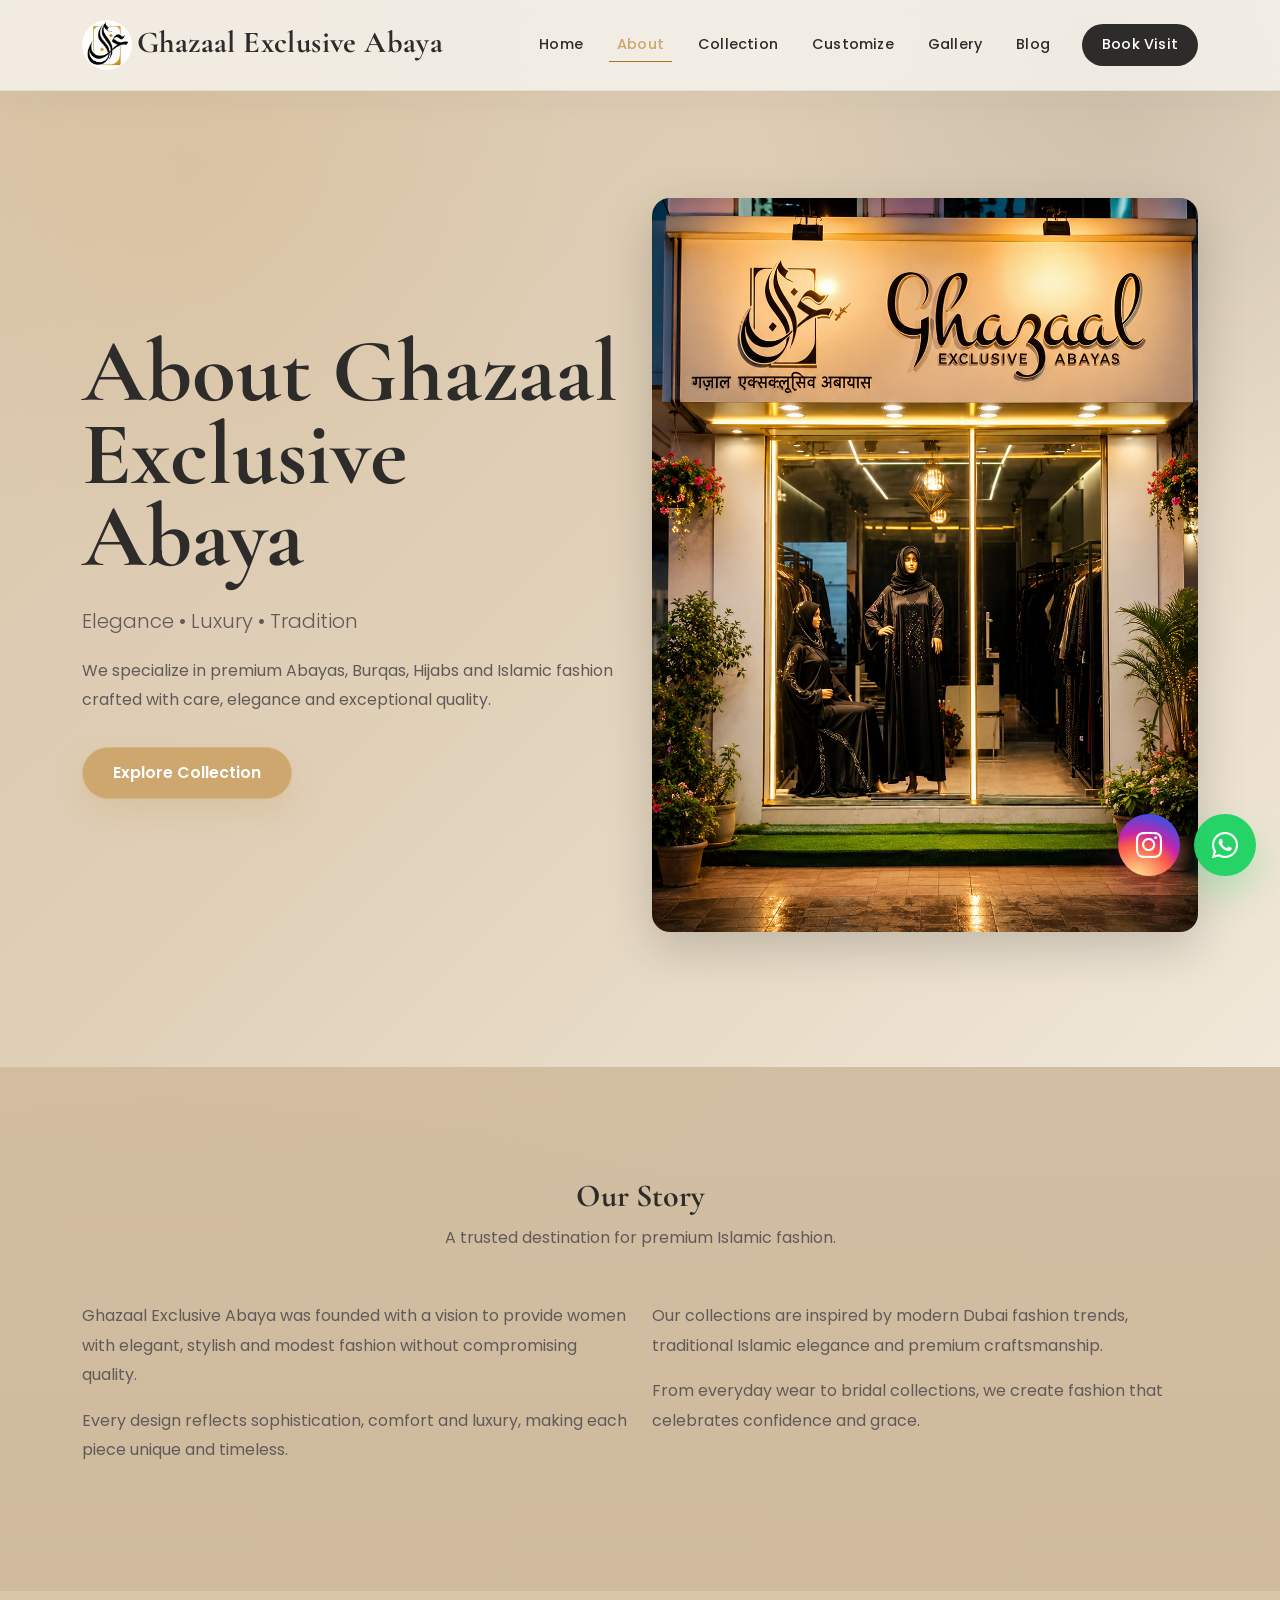
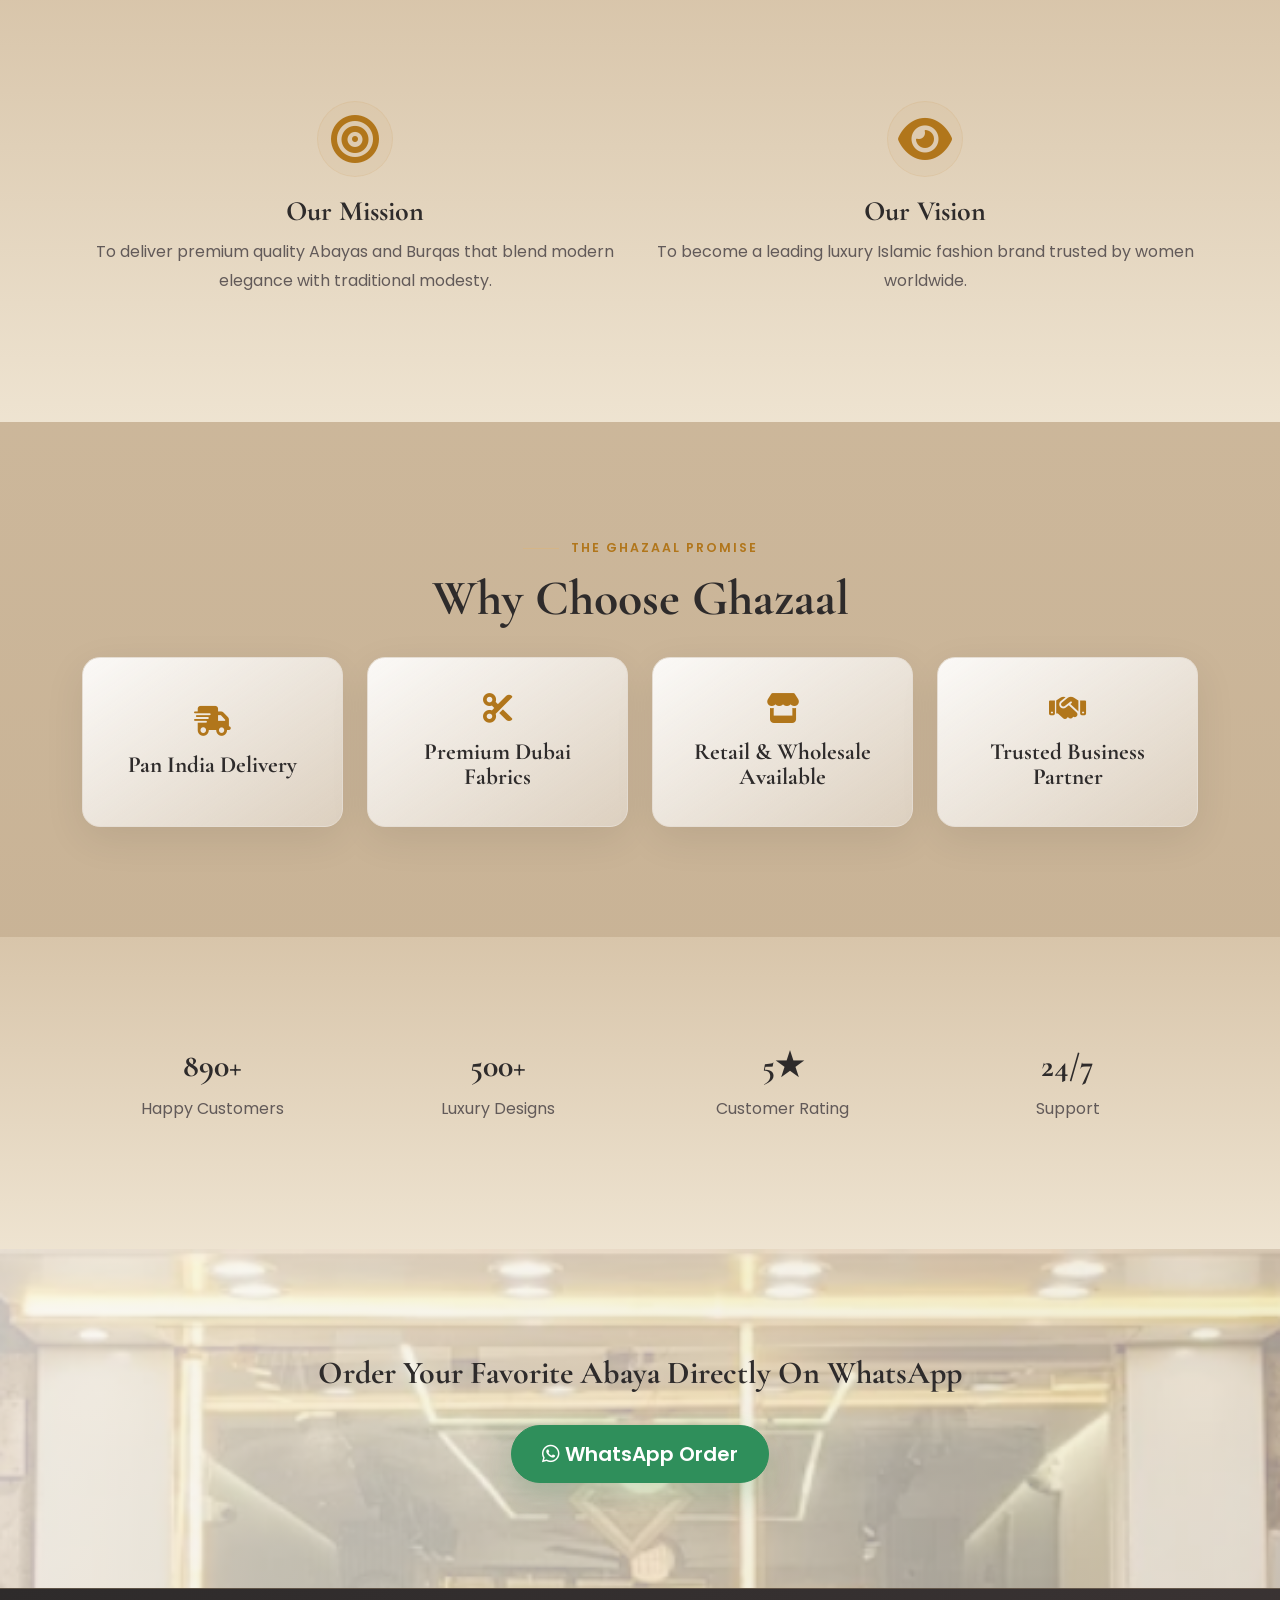
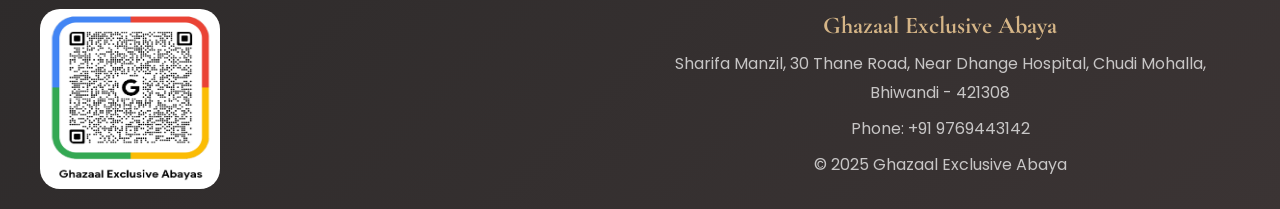
==== commit 133fc4b6: "Popup Changes , Footer , Add New Products , Filter Part and UI" ====
--- a/about.html
+++ b/about.html
@@ -364,7 +364,7 @@
 
             <h4 class="Footer-Ghazaal">Ghazaal Exclusive Abaya</h4>
 
-            <p>Elegance In Every Thread</p>
+            <!-- <p>Elegance In Every Thread</p> -->
 
             <p>
                 Sharifa Manzil, 30 Thane Road,
--- a/css/style.css
+++ b/css/style.css
@@ -410,7 +410,7 @@
 }
 
 .contact-section {
-    min-height: 80vh;
+    min-height: 40vh;
 }
 
 .hero-grid {
@@ -900,7 +900,7 @@
     box-shadow: var(--shadow-hover);
 }
 
-.collection-card img{
+.collection-card img {
     height: 500px;
     width: 100%;
     border-radius: 20px;
@@ -951,6 +951,59 @@
     color: var(--dark-gold);
     font-weight: 700;
     margin-bottom: 0;
+}
+
+.product-filter {
+    display: flex;
+    flex-wrap: nowrap;
+    align-items: center;
+    justify-content: center;
+    gap: 0.85rem;
+    padding: 0.75rem 0.85rem;
+    background: rgba(255, 255, 255, 0.92);
+    border: 1px solid rgba(229, 221, 211, 0.9);
+    border-radius: calc(var(--radius-lg) * 0.7);
+    overflow-x: auto;
+    -webkit-overflow-scrolling: touch;
+    scrollbar-width: none;
+}
+
+.product-filter::-webkit-scrollbar {
+    width: 0;
+    height: 0;
+}
+
+.product-filter-btn {
+    flex: 0 0 auto;
+    border: 1px solid var(--border);
+    border-radius: 999px;
+    padding: 0.68rem 1.05rem;
+    background: var(--white);
+    color: var(--heading);
+    font-weight: 600;
+    letter-spacing: 0.02em;
+    transition: var(--transition);
+}
+
+.product-filter-btn:hover,
+.product-filter-btn:focus {
+    background: rgba(213, 181, 135, 0.14);
+    color: var(--heading);
+    outline: none;
+}
+
+.product-filter-btn.active {
+    background: var(--primary-dark);
+    border-color: var(--primary-dark);
+    color: var(--white);
+    box-shadow: 0 12px 24px rgba(46, 43, 43, 0.14);
+}
+
+.no-products-message {
+    color: var(--text);
+    font-size: 1rem;
+    font-weight: 500;
+    padding: 1.5rem 0;
 }
 
 /* ===================================
@@ -2296,21 +2349,353 @@
     box-shadow: 0 18px 42px rgba(35, 28, 19, 0.16) !important;
 }
 
-.reviewer-meta { display: flex; align-items: center; gap: 12px; margin-bottom: 20px; }
-.reviewer-avatar { display: inline-flex; align-items: center; justify-content: center; flex: 0 0 44px; width: 44px; height: 44px; border: 1px solid var(--primary-gold); border-radius: 50%; background: var(--heading); color: var(--primary-gold) !important; font-family: 'Cormorant Garamond', serif; font-size: 1.45rem; font-weight: 700; letter-spacing: 0; }
-.reviewer-meta h3 { margin: 0 0 2px; color: var(--heading); font-family: 'Cormorant Garamond', serif; font-size: 1.4rem; font-weight: 700; }
-.review-card .review-verified { display: block; color: var(--dark-gold); font-size: 0.67rem; font-weight: 600; letter-spacing: 0.9px; line-height: 1.3; }
-.review-verified i, .review-google-icon { color: var(--primary-gold); }
-.review-google-icon { margin-left: auto; font-size: 1.1rem; opacity: 0.9; }
-.review-card p { margin-bottom: 0; }
-.review-read-more { display: inline-flex; align-items: center; gap: 5px; width: fit-content; margin-top: auto; padding-top: 18px; color: var(--dark-gold); font-size: 0.78rem; font-weight: 600; letter-spacing: 0.8px; text-transform: uppercase; text-decoration: none; transition: color 0.25s ease, gap 0.25s ease; }
-.review-read-more:hover, .review-read-more:focus-visible { color: var(--heading); gap: 9px; }
-.review-cta { margin-top: 48px; }
-.review-cta h3 { margin-bottom: 8px; color: var(--heading); font-size: clamp(1.8rem, 3vw, 2.35rem); }
-.review-cta p { margin-bottom: 22px; color: var(--muted); }
-.review-cta .btn i { margin-right: 7px; }
+.reviewer-meta {
+    display: flex;
+    align-items: center;
+    gap: 12px;
+    margin-bottom: 20px;
+}
+
+.reviewer-avatar {
+    display: inline-flex;
+    align-items: center;
+    justify-content: center;
+    flex: 0 0 44px;
+    width: 44px;
+    height: 44px;
+    border: 1px solid var(--primary-gold);
+    border-radius: 50%;
+    background: var(--heading);
+    color: var(--primary-gold) !important;
+    font-family: 'Cormorant Garamond', serif;
+    font-size: 1.45rem;
+    font-weight: 700;
+    letter-spacing: 0;
+}
+
+.reviewer-meta h3 {
+    margin: 0 0 2px;
+    color: var(--heading);
+    font-family: 'Cormorant Garamond', serif;
+    font-size: 1.4rem;
+    font-weight: 700;
+}
+
+.review-card .review-verified {
+    display: block;
+    color: var(--dark-gold);
+    font-size: 0.67rem;
+    font-weight: 600;
+    letter-spacing: 0.9px;
+    line-height: 1.3;
+}
+
+.review-verified i,
+.review-google-icon {
+    color: var(--primary-gold);
+}
+
+.review-google-icon {
+    margin-left: auto;
+    font-size: 1.1rem;
+    opacity: 0.9;
+}
+
+.review-card p {
+    margin-bottom: 0;
+}
+
+.review-read-more {
+    display: inline-flex;
+    align-items: center;
+    gap: 5px;
+    width: fit-content;
+    margin-top: auto;
+    padding-top: 18px;
+    color: var(--dark-gold);
+    font-size: 0.78rem;
+    font-weight: 600;
+    letter-spacing: 0.8px;
+    text-transform: uppercase;
+    text-decoration: none;
+    transition: color 0.25s ease, gap 0.25s ease;
+}
+
+.review-read-more:hover,
+.review-read-more:focus-visible {
+    color: var(--heading);
+    gap: 9px;
+}
+
+.review-cta {
+    margin-top: 48px;
+}
+
+.review-cta h3 {
+    margin-bottom: 8px;
+    color: var(--heading);
+    font-size: clamp(1.8rem, 3vw, 2.35rem);
+}
+
+.review-cta p {
+    margin-bottom: 22px;
+    color: var(--muted);
+}
+
+.review-cta .btn i {
+    margin-right: 7px;
+}
 
 @media (max-width: 767.98px) {
-    .review-card { padding: 28px; }
-    .review-cta { margin-top: 38px; }
-}
+    .review-card {
+        padding: 28px;
+    }
+
+    .review-cta {
+        margin-top: 38px;
+    }
+}
+
+
+
+/*====================================================*
+* WEBSITE POPUP
+*====================================================*/
+
+.popup-overlay {
+    position: fixed;
+    inset: 0;
+    background: rgba(46, 43, 43, 0.55);
+    backdrop-filter: blur(4px);
+    display: flex;
+    align-items: center;
+    justify-content: center;
+    z-index: 99999;
+
+    opacity: 0;
+    visibility: hidden;
+    transition: 0.45s ease;
+}
+
+.popup-overlay.popup-show {
+    opacity: 1;
+    visibility: visible;
+}
+
+.popup-card {
+    position: relative;
+
+    width: min(90%, 500px);
+
+    background: var(--white);
+
+    border-radius: 22px;
+
+    padding: 45px 35px;
+
+    text-align: center;
+
+    border-top: 6px solid var(--primary);
+
+    box-shadow: 0 25px 60px rgba(46, 43, 43, 0.25);
+
+    transform: translateY(40px) scale(0.9);
+
+    transition: 0.45s ease;
+}
+
+.popup-overlay.popup-show .popup-card {
+    transform: translateY(0) scale(1);
+}
+
+/*====================================================*
+* POPUP ICON
+*====================================================*/
+
+.popup-icon {
+    width: 80px;
+    height: 80px;
+
+    margin: auto;
+
+    border-radius: 50%;
+
+    background: linear-gradient(135deg,
+            var(--primary),
+            var(--primary-dark));
+
+    display: flex;
+    align-items: center;
+    justify-content: center;
+
+    font-size: 38px;
+
+    margin-bottom: 22px;
+
+    color: var(--white);
+
+    box-shadow: 0 10px 25px rgba(213, 181, 135, 0.35);
+}
+
+/*====================================================*
+* POPUP HEADINGS
+*====================================================*/
+
+.popup-card h1 {
+    color: var(--heading);
+
+    font-size: 34px;
+
+    margin-bottom: 15px;
+}
+
+.popup-card h2 {
+    color: var(--heading);
+
+    font-size: 30px;
+
+    margin-bottom: 15px;
+}
+
+/*====================================================*
+* POPUP TEXT
+*====================================================*/
+
+.popup-card p {
+    color: var(--text);
+
+    line-height: 1.8;
+}
+
+/*====================================================*
+* POPUP SMALL TEXT
+*====================================================*/
+
+.popup-small {
+    margin-top: 15px;
+
+    color: var(--text);
+
+    font-size: 15px;
+}
+
+/*====================================================*
+* CLOSE BUTTON
+*====================================================*/
+
+.popup-close {
+    position: absolute;
+
+    top: 18px;
+
+    right: 18px;
+
+    width: 42px;
+
+    height: 42px;
+
+    border: none;
+
+    border-radius: 50%;
+
+    background: var(--primary);
+
+    color: var(--heading);
+
+    font-size: 28px;
+
+    cursor: pointer;
+
+    display: flex;
+
+    align-items: center;
+
+    justify-content: center;
+
+    transition: 0.3s;
+
+    opacity: 0;
+
+    visibility: hidden;
+
+    transform: scale(0.6);
+}
+
+.popup-close:hover {
+    background: var(--primary-dark);
+
+    color: var(--white);
+
+    transform: scale(1.05);
+}
+
+.popup-close.show {
+    opacity: 1;
+
+    visibility: visible;
+
+    transform: scale(1);
+}
+
+/*====================================================*
+* MOBILE RESPONSIVE
+*====================================================*/
+
+@media (max-width: 768px) {
+
+    .popup-card {
+        padding: 35px 25px;
+    }
+
+    .popup-card h1 {
+        font-size: 30px;
+    }
+
+    .popup-card h2 {
+        font-size: 27px;
+    }
+
+    .popup-icon {
+        width: 70px;
+        height: 70px;
+        font-size: 32px;
+    }
+
+    .popup-close {
+        width: 38px;
+        height: 38px;
+        font-size: 24px;
+        top: 14px;
+        right: 14px;
+    }
+}
+
+/*====================================================*
+* SMALL MOBILE
+*====================================================*/
+
+@media (max-width: 425px) {
+
+    .popup-card {
+        width: 92%;
+        padding: 32px 20px;
+        border-radius: 18px;
+    }
+
+    .popup-card h1 {
+        font-size: 27px;
+    }
+
+    .popup-card h2 {
+        font-size: 24px;
+    }
+
+    .popup-card p {
+        font-size: 15px;
+        line-height: 1.7;
+    }
+
+    .popup-small {
+        font-size: 14px;
+    }
+}
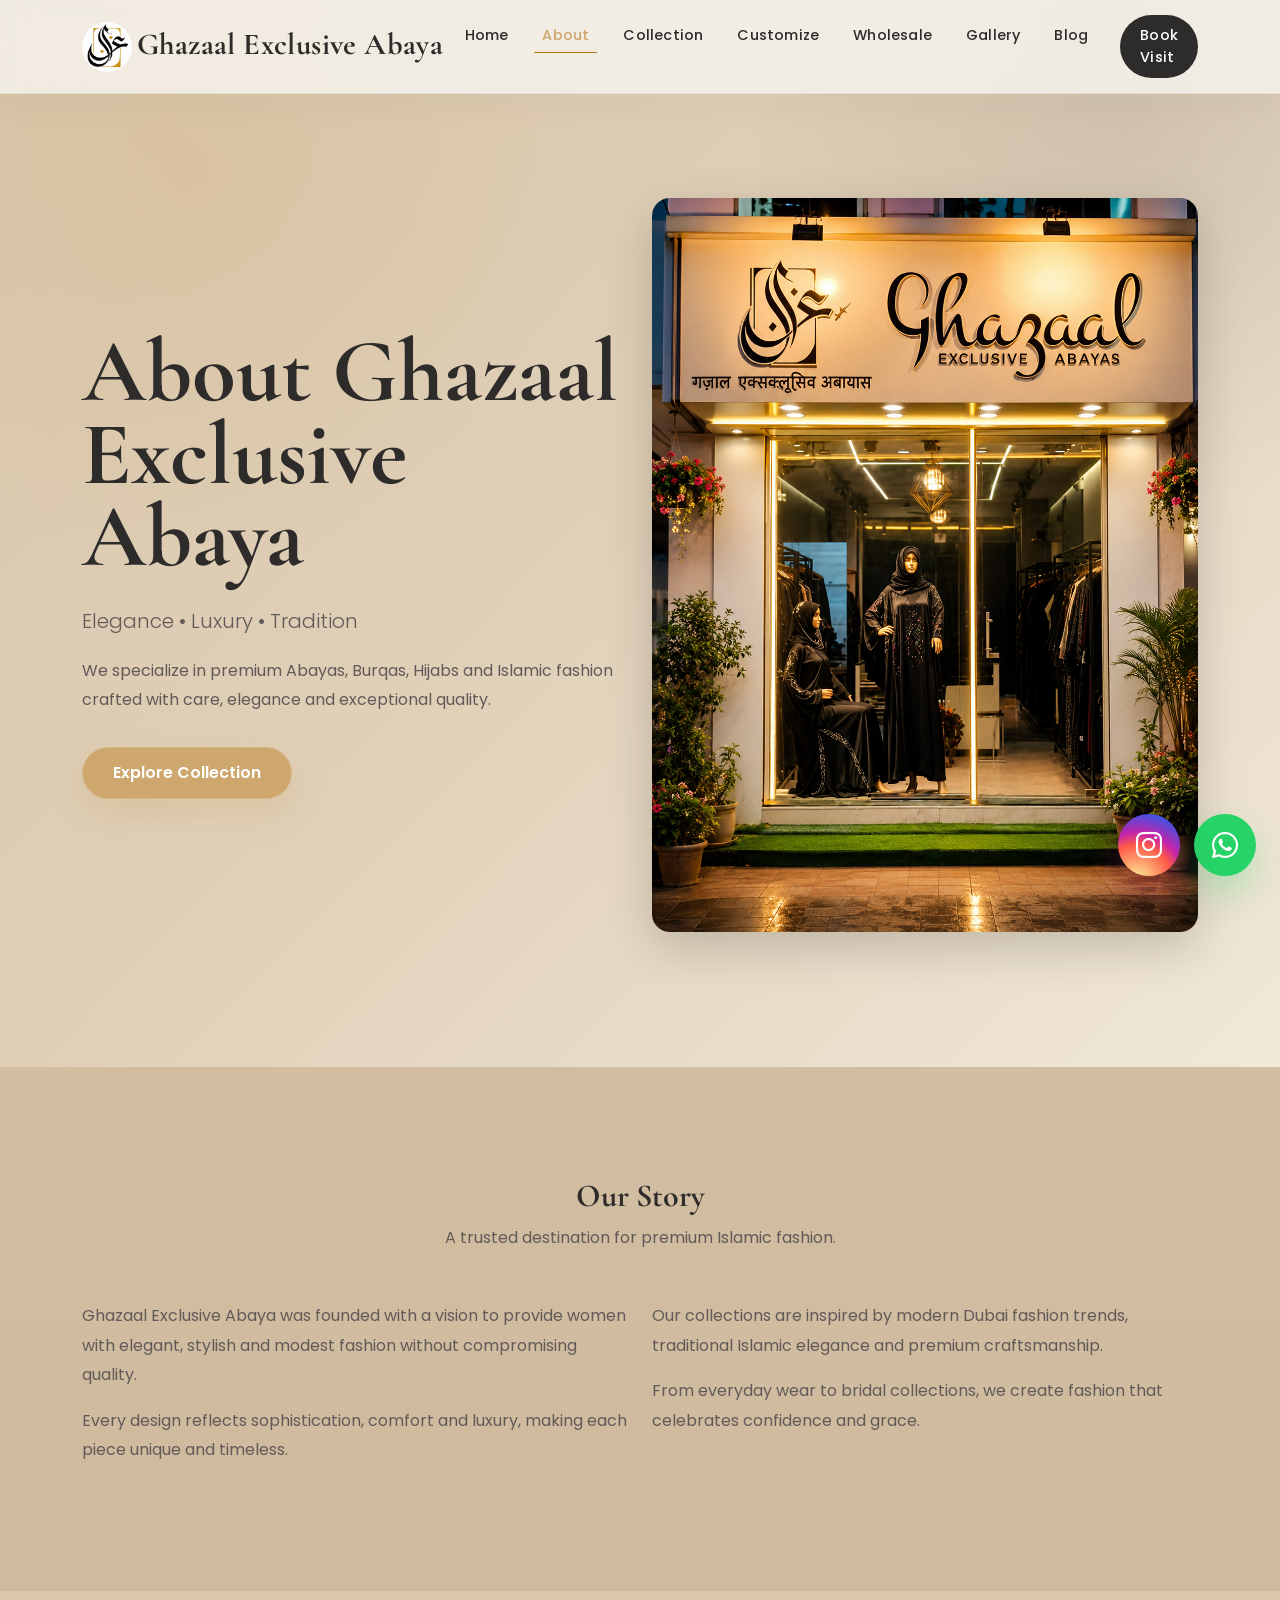
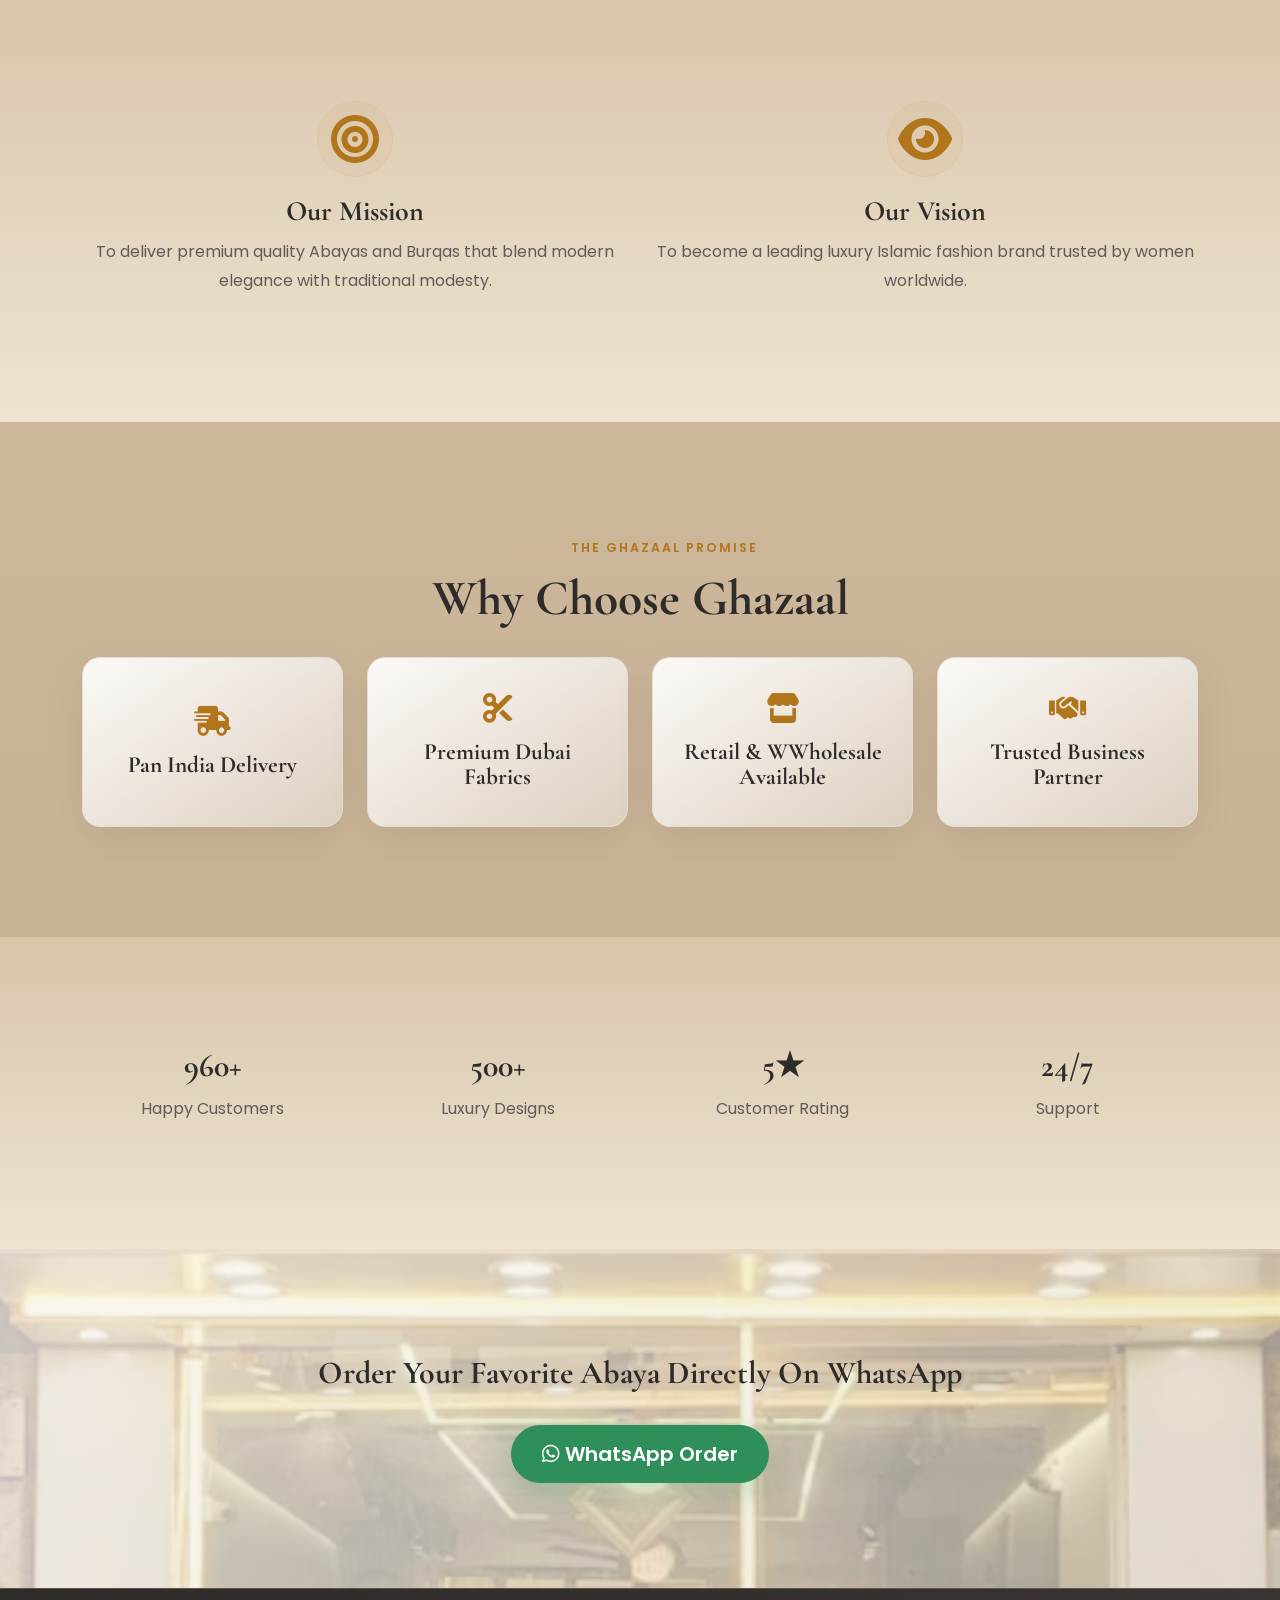
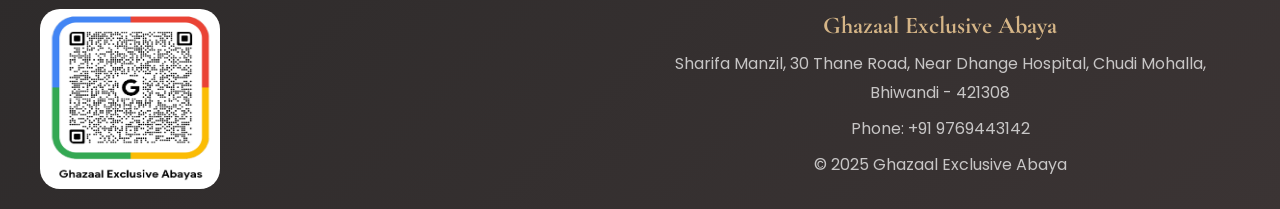
==== commit ec5ef690: "WholeSale Page added" ====
--- a/about.html
+++ b/about.html
@@ -60,6 +60,9 @@
                         <a class="nav-link" href="customize.html">Customize</a>
                     </li>
 
+                    <li class="nav-item"><a class="nav-link " href="Wholesale.html">Wholesale</a></li>
+
+
                     <li class="nav-item">
                         <a class="nav-link" href="gallery.html">Gallery</a>
                     </li>
@@ -217,7 +220,7 @@
 
     <!-- Why Choose -->
 
-    <section id="retail-wholesale" class="section-padding retail-wholesale-section">
+    <section id="retail-wWholesale" class="section-padding retail-wWholesale-section">
         <div class="container">
 
             <div class="why-ghazaal" data-aos="fade-up">
@@ -238,7 +241,7 @@
                     </div>
                     <div class="col-sm-6 col-lg-3">
                         <article class="why-card"><i class="fa-solid fa-store" aria-hidden="true"></i>
-                            <h4>Retail &amp; Wholesale Available</h4>
+                            <h4>Retail &amp; WWholesale Available</h4>
                         </article>
                     </div>
                     <div class="col-sm-6 col-lg-3">
--- a/css/style.css
+++ b/css/style.css
@@ -604,27 +604,27 @@
 }
 
 /* ===================================
-   RETAIL & WHOLESALE
+   RETAIL & WWholesale
 =================================== */
 
-.retail-wholesale-section {
+.retail-wWholesale-section {
     background: var(--white);
 }
 
-.retail-wholesale-section .section-heading p {
+.retail-wWholesale-section .section-heading p {
     max-width: 590px;
     margin: 18px auto 0;
     font-size: 1.05rem;
 }
 
-.retail-wholesale-image {
+.retail-wWholesale-image {
     position: relative;
     overflow: hidden;
     border-radius: var(--radius-lg);
     box-shadow: var(--shadow);
 }
 
-.retail-wholesale-image::after {
+.retail-wWholesale-image::after {
     content: '';
     position: absolute;
     inset: 18px;
@@ -633,7 +633,7 @@
     pointer-events: none;
 }
 
-.retail-wholesale-image img {
+.retail-wWholesale-image img {
     width: 100%;
     min-height: 620px;
     object-fit: cover;
@@ -670,7 +670,7 @@
     line-height: 1.05;
 }
 
-.retail-wholesale-lead {
+.retail-wWholesale-lead {
     margin-bottom: 25px;
 }
 
@@ -1819,7 +1819,7 @@
         margin-top: 0;
     }
 
-    .retail-wholesale-image img {
+    .retail-wWholesale-image img {
         min-height: 500px;
     }
 
@@ -1914,7 +1914,7 @@
         right: 12px;
     }
 
-    .retail-wholesale-image img {
+    .retail-wWholesale-image img {
         min-height: 410px;
     }
 
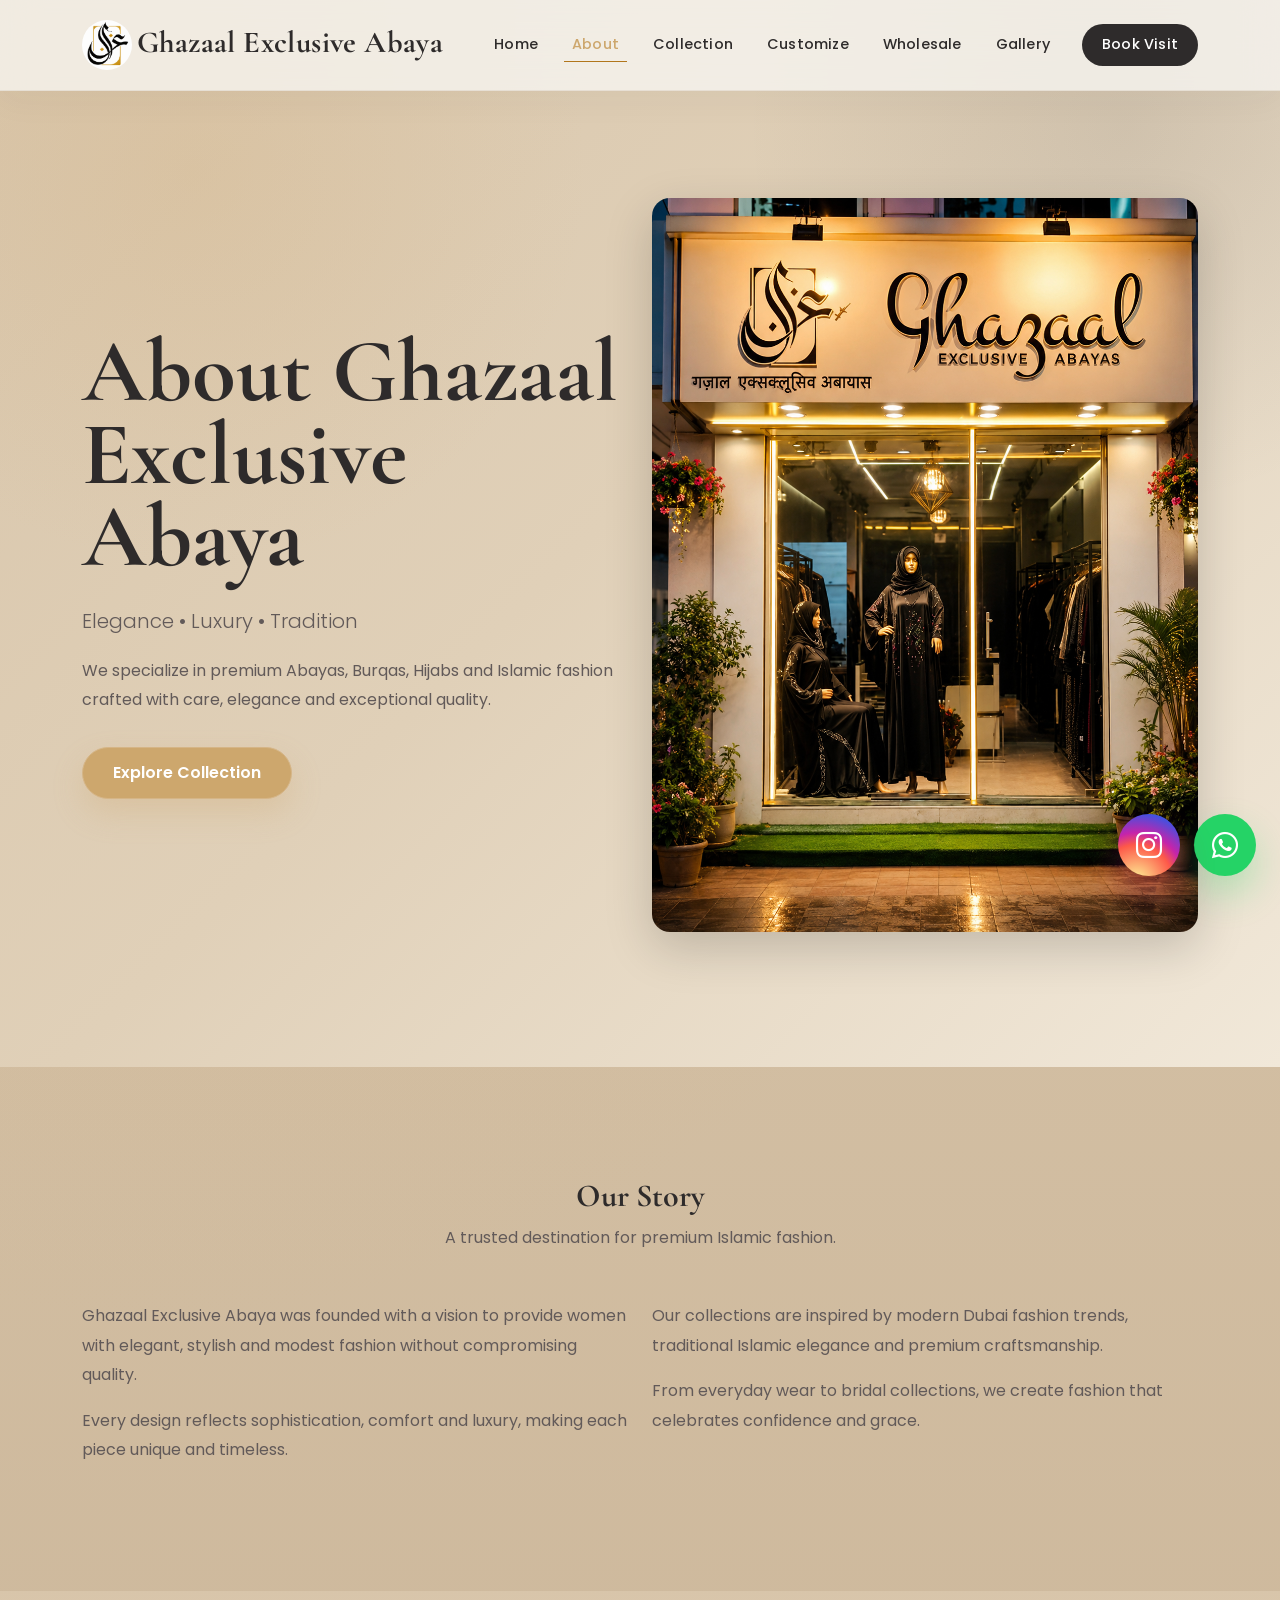
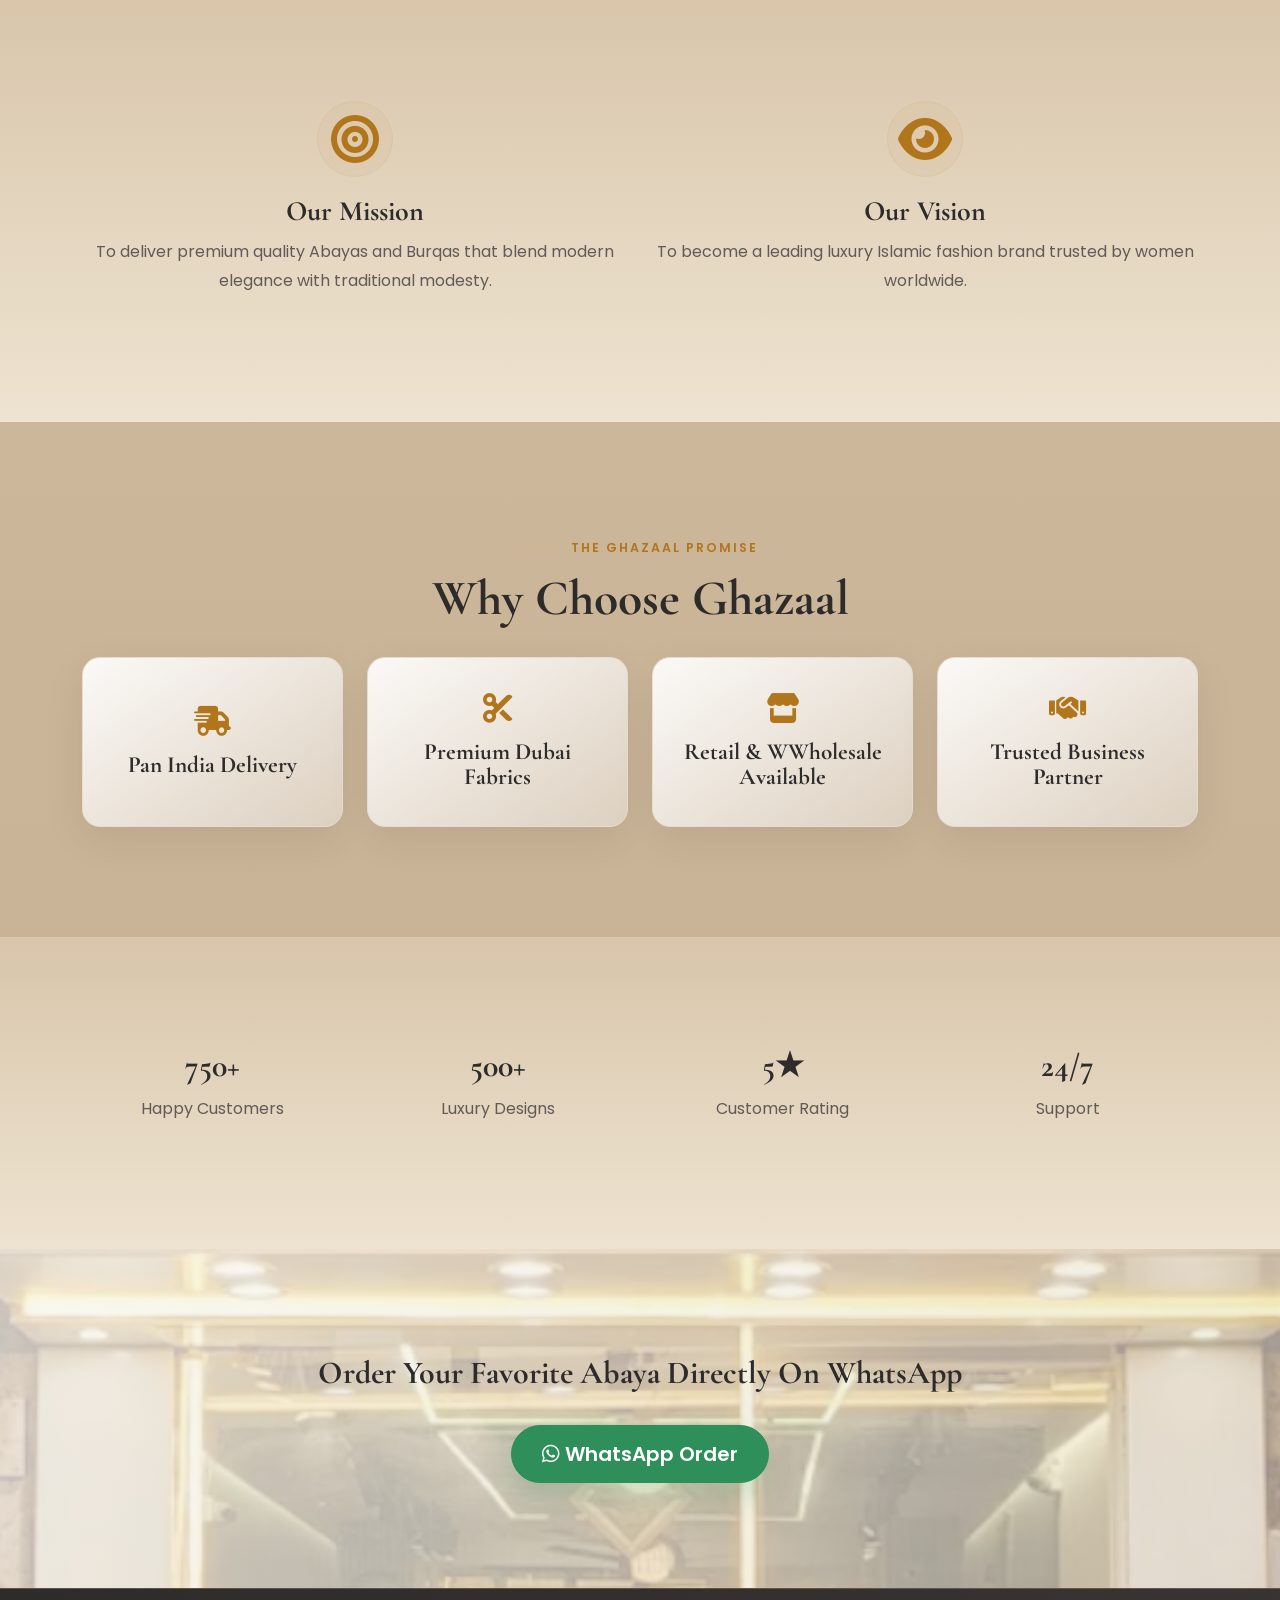
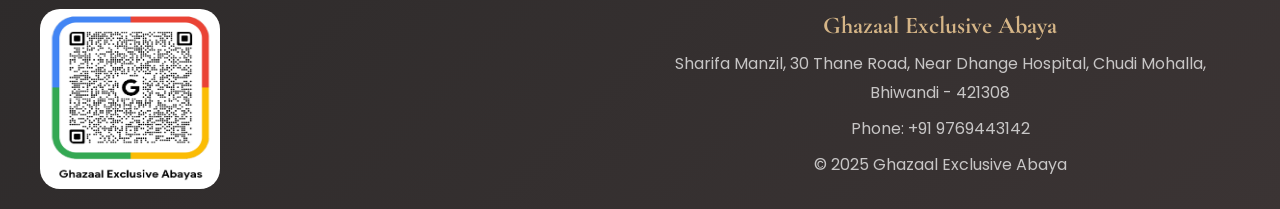
==== commit 40c2b948: "about us navbar edit" ====
--- a/about.html
+++ b/about.html
@@ -25,63 +25,31 @@
 
     <!-- Navbar -->
 
-    <nav class="navbar navbar-expand-lg navbar-dark fixed-top custom-nav">
-
-        <div class="container">
-
-            <a class="navbar-brand fw-bold" href="index.html">
+    <nav class="navbar navbar-expand-lg fixed-top custom-nav">
+        <div class="container">
+            <a class="navbar-brand" href="index.htm">
                 <img class="Gazala-Logo" src="./Images/Gazaal logo 2.png" alt="">
                 Ghazaal Exclusive Abaya
             </a>
 
-            <button class="navbar-toggler" data-bs-toggle="collapse" data-bs-target="#navbarNav">
-
-                <span class="navbar-toggler-icon"></span>
-
+            <button class="navbar-toggler" type="button" data-bs-toggle="collapse" data-bs-target="#navMenu"
+                aria-controls="navMenu" aria-expanded="false" aria-label="Toggle navigation">
+                <spasn class="navbar-toggler-icon"></span>
             </button>
 
-            <div class="collapse navbar-collapse" id="navbarNav">
-
-                <ul class="navbar-nav ms-auto">
-
-                    <li class="nav-item">
-                        <a class="nav-link" href="index.html">Home</a>
-                    </li>
-
-                    <li class="nav-item">
-                        <a class="nav-link active" href="about.html">About</a>
-                    </li>
-
-                    <li class="nav-item">
-                        <a class="nav-link" href="collection.html">Collection</a>
-                    </li>
-
-                    <li class="nav-item">
-                        <a class="nav-link" href="customize.html">Customize</a>
-                    </li>
-
+            <div class="collapse navbar-collapse" id="navMenu">
+                <ul class="navbar-nav ms-auto align-items-lg-center">
+                    <li class="nav-item"><a class="nav-link " href="index.html">Home</a></li>
+                    <li class="nav-item"><a class="nav-link active" href="about.html">About</a></li>
+                    <li class="nav-item"><a class="nav-link" href="collection.html">Collection</a></li>
+                    <li class="nav-item"><a class="nav-link" href="customize.html">Customize</a></li>
                     <li class="nav-item"><a class="nav-link " href="Wholesale.html">Wholesale</a></li>
-
-
-                    <li class="nav-item">
-                        <a class="nav-link" href="gallery.html">Gallery</a>
-                    </li>
-
-                    <li class="nav-item"><a class="nav-link" href="blog.html">Blog</a></li>
-
-
-                    <!-- <li class="nav-item">
-                        <a class="nav-link" href="contact.html">Contact</a>
-                    </li> -->
+                    <li class="nav-item"><a class="nav-link" href="gallery.html">Gallery</a></li>
+                    <!-- <li class="nav-item"><a class="nav-link" href="blog.html">Blog</a></li> -->
                     <li class="nav-item"><a class="nav-link nav-cta" href="contact.html">Book Visit</a></li>
-
-
                 </ul>
-
-            </div>
-
-        </div>
-
+            </div>
+        </div>
     </nav>
 
     <!-- Hero -->
--- a/css/style.css
+++ b/css/style.css
@@ -604,27 +604,27 @@
 }
 
 /* ===================================
-   RETAIL & WWholesale
+   RETAIL & Wholesale
 =================================== */
 
-.retail-wWholesale-section {
+.retail-Wholesale-section {
     background: var(--white);
 }
 
-.retail-wWholesale-section .section-heading p {
+.retail-Wholesale-section .section-heading p {
     max-width: 590px;
     margin: 18px auto 0;
     font-size: 1.05rem;
 }
 
-.retail-wWholesale-image {
+.retail-Wholesale-image {
     position: relative;
     overflow: hidden;
     border-radius: var(--radius-lg);
     box-shadow: var(--shadow);
 }
 
-.retail-wWholesale-image::after {
+.retail-Wholesale-image::after {
     content: '';
     position: absolute;
     inset: 18px;
@@ -633,7 +633,7 @@
     pointer-events: none;
 }
 
-.retail-wWholesale-image img {
+.retail-Wholesale-image img {
     width: 100%;
     min-height: 620px;
     object-fit: cover;
@@ -670,7 +670,7 @@
     line-height: 1.05;
 }
 
-.retail-wWholesale-lead {
+.retail-Wholesale-lead {
     margin-bottom: 25px;
 }
 
@@ -1070,10 +1070,12 @@
 
 .product-gallery__arrow--previous {
     left: 18px;
+    display: none;
 }
 
 .product-gallery__arrow--next {
     right: 18px;
+    display: none;
 }
 
 .product-gallery__dots {
@@ -1081,6 +1083,7 @@
     justify-content: center;
     gap: 8px;
     padding-top: 16px;
+    display: none !important;
 }
 
 .product-gallery__dot {
@@ -1819,7 +1822,7 @@
         margin-top: 0;
     }
 
-    .retail-wWholesale-image img {
+    .retail-Wholesale-image img {
         min-height: 500px;
     }
 
@@ -1914,7 +1917,7 @@
         right: 12px;
     }
 
-    .retail-wWholesale-image img {
+    .retail-Wholesale-image img {
         min-height: 410px;
     }
 
@@ -2698,4 +2701,814 @@
     .popup-small {
         font-size: 14px;
     }
-}+}
+
+
+
+
+/* ===================================
+         CUSTOMIZE PAGE
+=================================== */
+
+main.customize-main {
+    display: flex;
+    align-items: flex-start;
+    justify-content: center;
+    min-height: 100vh;
+    padding-top: 100px;
+    padding-bottom: 80px;
+    background: var(--background);
+}
+
+.customize-container {
+    display: grid;
+    grid-template-columns: 1.05fr 0.95fr;
+    gap: 42px;
+    padding: 0 24px;
+    align-items: stretch;
+    width: 100%;
+    max-width: 1380px;
+    min-height: calc(100vh - 180px);
+}
+
+.customize-image-wrapper {
+    position: relative;
+    min-height: 560px;
+}
+
+.customize-image {
+    width: 100%;
+    height: 100%;
+    object-fit: cover;
+    border-radius: var(--radius-lg);
+    box-shadow: 0 22px 60px rgba(46, 43, 43, 0.18);
+    animation: fadeUp 0.8s ease-out;
+}
+
+.customize-panel {
+    display: flex;
+    flex-direction: column;
+    justify-content: space-between;
+    gap: 32px;
+    padding-right: 4px;
+}
+
+.customize-header {
+    animation: fadeUp 0.8s ease-out 0.1s both;
+}
+
+.customize-eyebrow {
+    display: inline-flex;
+    align-items: center;
+    gap: 12px;
+    color: var(--dark-gold);
+    font-size: 0.78rem;
+    font-weight: 600;
+    letter-spacing: 2px;
+    text-transform: uppercase;
+    margin-bottom: 16px;
+}
+
+.customize-eyebrow::before {
+    content: '';
+    width: 36px;
+    height: 1px;
+    background: var(--primary-gold);
+}
+
+.customize-header h1 {
+    font-size: clamp(2rem, 3vw, 2.8rem);
+    color: var(--heading);
+    margin: 0 0 12px;
+    font-weight: 700;
+    font-family: 'Cormorant Garamond', serif;
+}
+
+.customize-header p {
+    color: var(--text);
+    font-size: 0.95rem;
+    line-height: 1.75;
+    margin: 0;
+    max-width: 700px;
+}
+
+.customize-options-section {
+    display: flex;
+    flex-direction: column;
+    gap: 22px;
+    animation: fadeUp 0.8s ease-out 0.2s both;
+}
+
+.option-category {
+    display: flex;
+    flex-direction: column;
+    gap: 10px;
+}
+
+.option-header {
+    display: flex;
+    align-items: center;
+    justify-content: space-between;
+    gap: 16px;
+    flex-wrap: wrap;
+}
+
+.option-category-label {
+    color: var(--dark-gold);
+    font-size: 0.78rem;
+    font-weight: 700;
+    letter-spacing: 2px;
+    text-transform: uppercase;
+}
+
+.selection-badge {
+    display: inline-flex;
+    align-items: center;
+    gap: 8px;
+    padding: 10px 16px;
+    border-radius: 999px;
+    background: rgba(46, 125, 59, 0.12);
+    border: 1px solid rgba(46, 125, 59, 0.18);
+    color: #1F6D34;
+    font-size: 0.9rem;
+    font-weight: 600;
+    transition: var(--transition);
+    opacity: 0.95;
+    white-space: nowrap;
+}
+
+.selection-badge i {
+    color: #1F6D34;
+}
+
+.selection-badge.inactive {
+    color: var(--heading);
+    background: rgba(255, 255, 255, 0.8);
+    border-color: var(--border);
+}
+
+.selection-badge.active {
+    animation: badgePop 0.35s ease;
+}
+
+.option-dropdown {
+    width: 100%;
+}
+
+.option-dropdown select {
+    width: 100%;
+    appearance: none;
+    border: 1.5px solid var(--border);
+    border-radius: 20px;
+    background: rgba(255, 255, 255, 0.82);
+    padding: 18px 18px 18px 20px;
+    color: var(--heading);
+    font-size: 0.95rem;
+    font-weight: 500;
+    outline: none;
+    transition: var(--transition);
+    box-shadow: inset 0 8px 20px rgba(46, 43, 43, 0.05);
+    background-image: url("data:image/svg+xml,%3csvg xmlns='http://www.w3.org/2000/svg' viewBox='0 0 12 8'%3e%3cpath fill='none' stroke='%23423232' stroke-linecap='round' stroke-linejoin='round' stroke-width='1.5' d='M1 1l5 5 5-5'/%3e%3c/svg%3e");
+    background-repeat: no-repeat;
+    background-position: right 18px center;
+    background-size: 14px 14px;
+}
+
+.option-dropdown select:focus {
+    border-color: var(--primary-dark);
+    box-shadow: 0 0 0 0.18rem rgba(213, 181, 135, 0.18);
+}
+
+.sleeve-style-picker {
+    position: relative;
+    display: flex;
+    flex-direction: column;
+    gap: 16px;
+}
+
+.sleeve-style-trigger {
+    width: 100%;
+    appearance: none;
+    border: 1.5px solid var(--border);
+    border-radius: 20px;
+    background: rgba(255, 255, 255, 0.82);
+    padding: 18px 18px 18px 20px;
+    color: var(--heading);
+    font-size: 0.95rem;
+    font-weight: 500;
+    outline: none;
+    transition: var(--transition);
+    box-shadow: inset 0 8px 20px rgba(46, 43, 43, 0.05);
+    display: flex;
+    align-items: center;
+    justify-content: space-between;
+    gap: 12px;
+    cursor: pointer;
+    text-align: left;
+    position: relative;
+}
+
+.sleeve-style-trigger:hover,
+.sleeve-style-trigger:focus-visible {
+    border-color: var(--primary-dark);
+    box-shadow: 0 0 0 0.18rem rgba(213, 181, 135, 0.18);
+}
+
+.sleeve-style-trigger .sleeve-trigger-text {
+    display: inline-flex;
+    align-items: center;
+    gap: 8px;
+    line-height: 1.4;
+    white-space: nowrap;
+    overflow: hidden;
+    text-overflow: ellipsis;
+}
+
+.sleeve-style-trigger .sleeve-trigger-status {
+    display: inline-flex;
+    align-items: center;
+    justify-content: center;
+    width: 18px;
+    height: 18px;
+    color: var(--heading);
+    transition: transform 0.2s ease;
+    flex-shrink: 0;
+}
+
+.sleeve-style-trigger[aria-expanded="true"] .sleeve-trigger-status {
+    transform: rotate(180deg);
+}
+
+.sleeve-style-trigger.selected {
+    border-color: rgba(31, 109, 52, 0.5);
+    background: rgba(46, 125, 59, 0.04);
+}
+
+.sleeve-style-trigger.selected .sleeve-trigger-text {
+    color: #1F6D34;
+    font-weight: 600;
+}
+
+.sleeve-style-trigger.selected .sleeve-trigger-status {
+    color: #1F6D34;
+}
+
+.sleeve-style-overlay {
+    position: fixed;
+    inset: 0;
+    z-index: 2000;
+    display: grid;
+    place-items: center;
+    padding: 24px 18px;
+    background: rgba(30, 28, 27, 0.45);
+    backdrop-filter: blur(2px);
+    -webkit-overflow-scrolling: touch;
+}
+
+.sleeve-style-overlay[hidden] {
+    display: none;
+}
+
+.sleeve-style-overlay-panel {
+    position: relative;
+    width: min(980px, 92vw);
+    max-height: min(78vh, 760px);
+    background: rgba(255, 255, 255, 0.96);
+    border: 1px solid rgba(217, 204, 188, 0.9);
+    border-radius: 24px;
+    box-shadow: 0 28px 72px rgba(41, 36, 33, 0.2);
+    overflow: hidden;
+    display: flex;
+    flex-direction: column;
+}
+
+.sleeve-style-overlay-header {
+    position: sticky;
+    top: 0;
+    z-index: 2;
+    display: flex;
+    align-items: center;
+    justify-content: space-between;
+    gap: 16px;
+    padding: 18px 20px 12px;
+    border-bottom: 1px solid var(--border);
+    background: rgba(255, 255, 255, 0.96);
+    backdrop-filter: blur(6px);
+}
+
+.sleeve-style-overlay-header h3 {
+    margin: 0;
+    color: var(--heading);
+    font-size: 1.1rem;
+    font-weight: 700;
+    letter-spacing: 0.04em;
+    text-transform: uppercase;
+}
+
+.sleeve-style-overlay-close {
+    width: 42px;
+    height: 42px;
+    border: 1px solid var(--border);
+    border-radius: 50%;
+    background: rgba(213, 181, 135, 0.12);
+    color: var(--heading);
+    display: grid;
+    place-items: center;
+    cursor: pointer;
+    transition: var(--transition);
+}
+
+.sleeve-style-overlay-close:hover,
+.sleeve-style-overlay-close:focus-visible {
+    background: rgba(213, 181, 135, 0.24);
+    border-color: var(--primary-gold);
+}
+
+.sleeve-selection-view,
+.sleeve-preview-view {
+    min-height: 0;
+    overflow: auto;
+    -webkit-overflow-scrolling: touch;
+}
+
+.sleeve-selection-view[hidden],
+.sleeve-preview-view[hidden] {
+    display: none;
+}
+
+/* Individual Sleeve Cards Grid */
+.sleeve-style-options {
+    display: grid;
+    grid-template-columns: repeat(4, minmax(0, 1fr));
+    gap: 16px;
+    padding: 18px 18px 22px;
+}
+
+.sleeve-style-option {
+    display: flex;
+    flex-direction: column;
+    overflow: hidden;
+    border: 2px solid var(--border);
+    border-radius: 12px;
+    background: rgba(255, 255, 255, 0.85);
+    cursor: pointer;
+    transition: all 0.3s ease;
+    position: relative;
+}
+
+.sleeve-preview-toolbar {
+    position: sticky;
+    top: 0;
+    z-index: 2;
+    display: flex;
+    align-items: center;
+    justify-content: space-between;
+    padding: 14px 18px 0;
+    background: rgba(255, 255, 255, 0.96);
+    backdrop-filter: blur(6px);
+}
+
+.sleeve-preview-close,
+.sleeve-preview-select {
+    width: 46px;
+    height: 46px;
+    border: 1px solid var(--border);
+    border-radius: 50%;
+    display: grid;
+    place-items: center;
+    cursor: pointer;
+    transition: var(--transition);
+    font-size: 1.2rem;
+}
+
+.sleeve-preview-close {
+    background: rgba(143, 26, 26, 0.08);
+    color: #7d1b1b;
+}
+
+.sleeve-preview-select {
+    background: rgba(31, 109, 52, 0.1);
+    color: #1F6D34;
+    border-color: rgba(31, 109, 52, 0.2);
+}
+
+.sleeve-preview-close:hover,
+.sleeve-preview-close:focus-visible,
+.sleeve-preview-select:hover,
+.sleeve-preview-select:focus-visible {
+    transform: translateY(-1px);
+}
+
+.sleeve-preview-content {
+    display: flex;
+    flex-direction: column;
+    align-items: center;
+    justify-content: center;
+    gap: 16px;
+    padding: 20px 20px 28px;
+    min-height: 100%;
+}
+
+.sleeve-preview-content img {
+    width: min(100%, 500px);
+    max-height: 54vh;
+    object-fit: contain;
+    border-radius: 12px;
+    background: #f5f5f5;
+}
+
+.sleeve-preview-content h2 {
+    margin: 0;
+    color: var(--heading);
+    text-align: center;
+    font-family: 'Cormorant Garamond', serif;
+    font-size: clamp(1.8rem, 2.8vw, 2.6rem);
+    font-weight: 700;
+}
+
+/* Sleeve Card Image Container */
+.sleeve-card-image {
+    position: relative;
+    width: 100%;
+    aspect-ratio: 3 / 4;
+    overflow: hidden;
+    background: #f5f5f5;
+}
+
+.sleeve-card-image img {
+    width: 100%;
+    height: 100%;
+    object-fit: cover;
+    display: block;
+    transition: transform 0.3s ease;
+}
+
+.sleeve-preview-trigger {
+    position: absolute;
+    top: 8px;
+    right: 8px;
+    width: 40px;
+    height: 40px;
+    border: none;
+    border-radius: 50%;
+    background: rgba(213, 181, 135, 0.9);
+    color: var(--white);
+    font-size: 1rem;
+    cursor: pointer;
+    display: flex;
+    align-items: center;
+    justify-content: center;
+    opacity: 0;
+    transform: scale(0.7);
+    transition: all 0.3s ease;
+    z-index: 10;
+}
+
+/* Sleeve Card Details Section */
+.sleeve-card-details {
+    display: flex;
+    align-items: center;
+    justify-content: space-between;
+    padding: 12px 14px;
+    gap: 10px;
+    background: rgba(255, 255, 255, 0.95);
+}
+
+.sleeve-card-details span {
+    color: var(--heading);
+    font-size: 0.85rem;
+    font-weight: 600;
+    flex: 1;
+}
+
+.sleeve-selected-icon {
+    width: 20px;
+    height: 20px;
+    display: grid;
+    place-items: center;
+    border-radius: 50%;
+    background: #1F6D34;
+    color: var(--white);
+    font-size: 0.6rem;
+    opacity: 0;
+    transform: scale(0.7);
+    transition: all 0.3s ease;
+    flex: 0 0 20px;
+}
+
+/* Sleeve Card Hover State */
+.sleeve-style-option:hover {
+    border-color: var(--primary-gold);
+    box-shadow: 0 8px 20px rgba(213, 181, 135, 0.15);
+}
+
+.sleeve-style-option:hover .sleeve-card-image img {
+    transform: scale(1.05);
+}
+
+.sleeve-style-option:hover .sleeve-preview-trigger {
+    opacity: 1;
+    transform: scale(1);
+}
+
+/* Sleeve Card Focus State */
+.sleeve-style-option:focus-visible {
+    outline: none;
+    border-color: var(--primary-gold);
+    box-shadow: 0 0 0 0.18rem rgba(213, 181, 135, 0.24);
+}
+
+/* Sleeve Card Selected State */
+.sleeve-style-option.selected {
+    border-color: #1F6D34;
+    background: rgba(46, 125, 59, 0.05);
+    box-shadow: 0 4px 16px rgba(31, 109, 52, 0.15);
+}
+
+.sleeve-style-option.selected .sleeve-card-image img {
+    filter: brightness(0.98);
+}
+
+.sleeve-style-option.selected .sleeve-card-details span {
+    color: #1F6D34;
+    font-weight: 700;
+}
+
+.sleeve-style-option.selected .sleeve-selected-icon {
+    opacity: 1;
+    transform: scale(1);
+}
+
+@media (max-width: 991.98px) {
+    .sleeve-style-options {
+        grid-template-columns: repeat(3, minmax(0, 1fr));
+        gap: 14px;
+    }
+
+    .sleeve-card-image {
+        aspect-ratio: 3 / 4;
+    }
+
+    .sleeve-card-details span {
+        font-size: 0.82rem;
+    }
+
+    .customize-container{
+       display: flex;
+       flex-direction: column-reverse;
+    }
+}
+
+@media (max-width: 767.98px) {
+    .sleeve-style-overlay {
+        padding: 18px 12px;
+    }
+
+    .sleeve-style-overlay-panel {
+        width: min(92vw, 560px);
+        max-height: min(86vh, 760px);
+        border-radius: 20px;
+    }
+
+    .sleeve-style-overlay-header {
+        padding: 16px 16px 10px;
+    }
+
+    .sleeve-style-options {
+        grid-template-columns: repeat(2, minmax(0, 1fr));
+        gap: 12px;
+        padding: 14px 14px 18px;
+    }
+
+    .sleeve-style-option {
+        border-radius: 10px;
+    }
+
+    .sleeve-preview-toolbar {
+        padding: 12px 14px 0;
+    }
+
+    .sleeve-preview-content {
+        padding: 16px 16px 22px;
+    }
+}
+
+@media (max-width: 480px) {
+    .sleeve-style-options {
+        grid-template-columns: repeat(2, minmax(0, 1fr));
+        gap: 12px;
+    }
+
+    .sleeve-card-image {
+        aspect-ratio: 3 / 4;
+    }
+
+    .sleeve-card-details {
+        padding: 10px 12px;
+    }
+
+    .sleeve-card-details span {
+        font-size: 0.8rem;
+    }
+
+    .sleeve-preview-dialog {
+        padding: 20px;
+        max-width: 95vw;
+    }
+
+    .sleeve-preview-dialog h2 {
+        font-size: 1.3rem;
+    }
+}
+
+/* Featured product offer popup */
+body.featured-product-modal-open {
+    overflow: hidden;
+}
+
+.featured-product-modal {
+    align-items: center;
+    background: rgba(16, 14, 12, .68);
+    backdrop-filter: blur(5px);
+    display: flex;
+    inset: 0;
+    justify-content: center;
+    opacity: 0;
+    padding: 20px;
+    pointer-events: none;
+    position: fixed;
+    transition: opacity .28s ease, visibility .28s ease;
+    visibility: hidden;
+    z-index: 11000;
+}
+
+.featured-product-modal.is-open {
+    opacity: 1;
+    pointer-events: auto;
+    visibility: visible;
+}
+
+.featured-product-modal__dialog {
+    background: #fffdf9;
+    border: 1px solid rgba(188, 148, 81, .35);
+    border-radius: 20px;
+    box-shadow: 0 24px 70px rgba(0, 0, 0, .3);
+    display: grid;
+    grid-template-columns: minmax(220px, .9fr) minmax(280px, 1.1fr);
+    max-width: 760px;
+    overflow: hidden;
+    position: relative;
+    transform: scale(.94) translateY(18px);
+    transition: transform .36s cubic-bezier(.2, .8, .2, 1);
+    width: 100%;
+}
+
+.featured-product-modal.is-open .featured-product-modal__dialog {
+    transform: scale(1) translateY(0);
+}
+
+.featured-product-modal__image-wrap {
+    background: linear-gradient(145deg, #e9dfd0, #b79a68);
+    min-height: 405px;
+    overflow: hidden;
+    position: relative;
+}
+
+.featured-product-modal__image-wrap img {
+    height: 100%;
+    object-fit: cover;
+    position: absolute;
+    width: 100%;
+}
+
+.featured-product-modal__label {
+    background: #1d1a17;
+    color: #f4dba3;
+    font-size: .7rem;
+    font-weight: 600;
+    left: 16px;
+    letter-spacing: .13em;
+    padding: 8px 11px;
+    position: absolute;
+    text-transform: uppercase;
+    top: 16px;
+    z-index: 1;
+}
+
+.featured-product-modal__content {
+    align-self: center;
+    padding: 46px 42px 38px;
+}
+
+.featured-product-modal__eyebrow {
+    color: #a77a35;
+    font-size: .72rem;
+    font-weight: 600;
+    letter-spacing: .17em;
+    margin: 0 0 10px;
+    text-transform: uppercase;
+}
+
+.featured-product-modal__content h2 {
+    color: #24201c;
+    font-family: "Cormorant Garamond", serif;
+    font-size: clamp(2rem, 4vw, 2.75rem);
+    font-weight: 700;
+    line-height: 1;
+    margin: 0 0 16px;
+}
+
+.featured-product-modal__content > p:not(.featured-product-modal__eyebrow):not(.featured-product-modal__price) {
+    color: #625a51;
+    font-size: .91rem;
+    line-height: 1.7;
+    margin-bottom: 18px;
+}
+
+.featured-product-modal__price {
+    color: #1d1a17;
+    font-size: 1.3rem;
+    font-weight: 600;
+    margin: 0 0 25px;
+}
+
+.featured-product-modal__actions {
+    display: flex;
+    flex-wrap: wrap;
+    gap: 10px;
+}
+
+.featured-product-modal__actions > * {
+    border-radius: 4px;
+    flex: 1 1 145px;
+    font-size: .8rem;
+    font-weight: 600;
+    letter-spacing: .05em;
+    min-height: 46px;
+    padding: 13px 16px;
+    text-align: center;
+    text-decoration: none;
+    text-transform: uppercase;
+    transition: background .2s ease, color .2s ease, transform .2s ease;
+}
+
+.featured-product-modal__quick-view {
+    background: transparent;
+    border: 1px solid #26211d;
+    color: #26211d;
+}
+
+.featured-product-modal__quick-view:hover {
+    background: #26211d;
+    color: #fff;
+}
+
+.featured-product-modal__order {
+    background: #b38a47;
+    border: 1px solid #b38a47;
+    color: #fff;
+}
+
+.featured-product-modal__order:hover {
+    background: #8e682d;
+    border-color: #8e682d;
+    color: #fff;
+    transform: translateY(-2px);
+}
+
+.featured-product-modal__close {
+    align-items: center;
+    background: #fffdf9;
+    border: 0;
+    border-radius: 50%;
+    color: #302a24;
+    display: flex;
+    font-size: 1.7rem;
+    height: 36px;
+    justify-content: center;
+    line-height: 1;
+    position: absolute;
+    right: 12px;
+    top: 12px;
+    width: 36px;
+    z-index: 2;
+}
+
+.featured-product-modal__close:hover {
+    background: #1d1a17;
+    color: #fff;
+}
+
+@media (max-width: 620px) {
+    .featured-product-modal { padding: 14px; }
+
+    .featured-product-modal__dialog {
+        grid-template-columns: 1fr;
+        max-height: calc(100vh - 28px);
+        overflow-y: auto;
+    }
+
+    .featured-product-modal__image-wrap { min-height: 235px; }
+    .featured-product-modal__content { padding: 28px 24px 26px; }
+    .featured-product-modal__content h2 { font-size: 2.1rem; }
+}
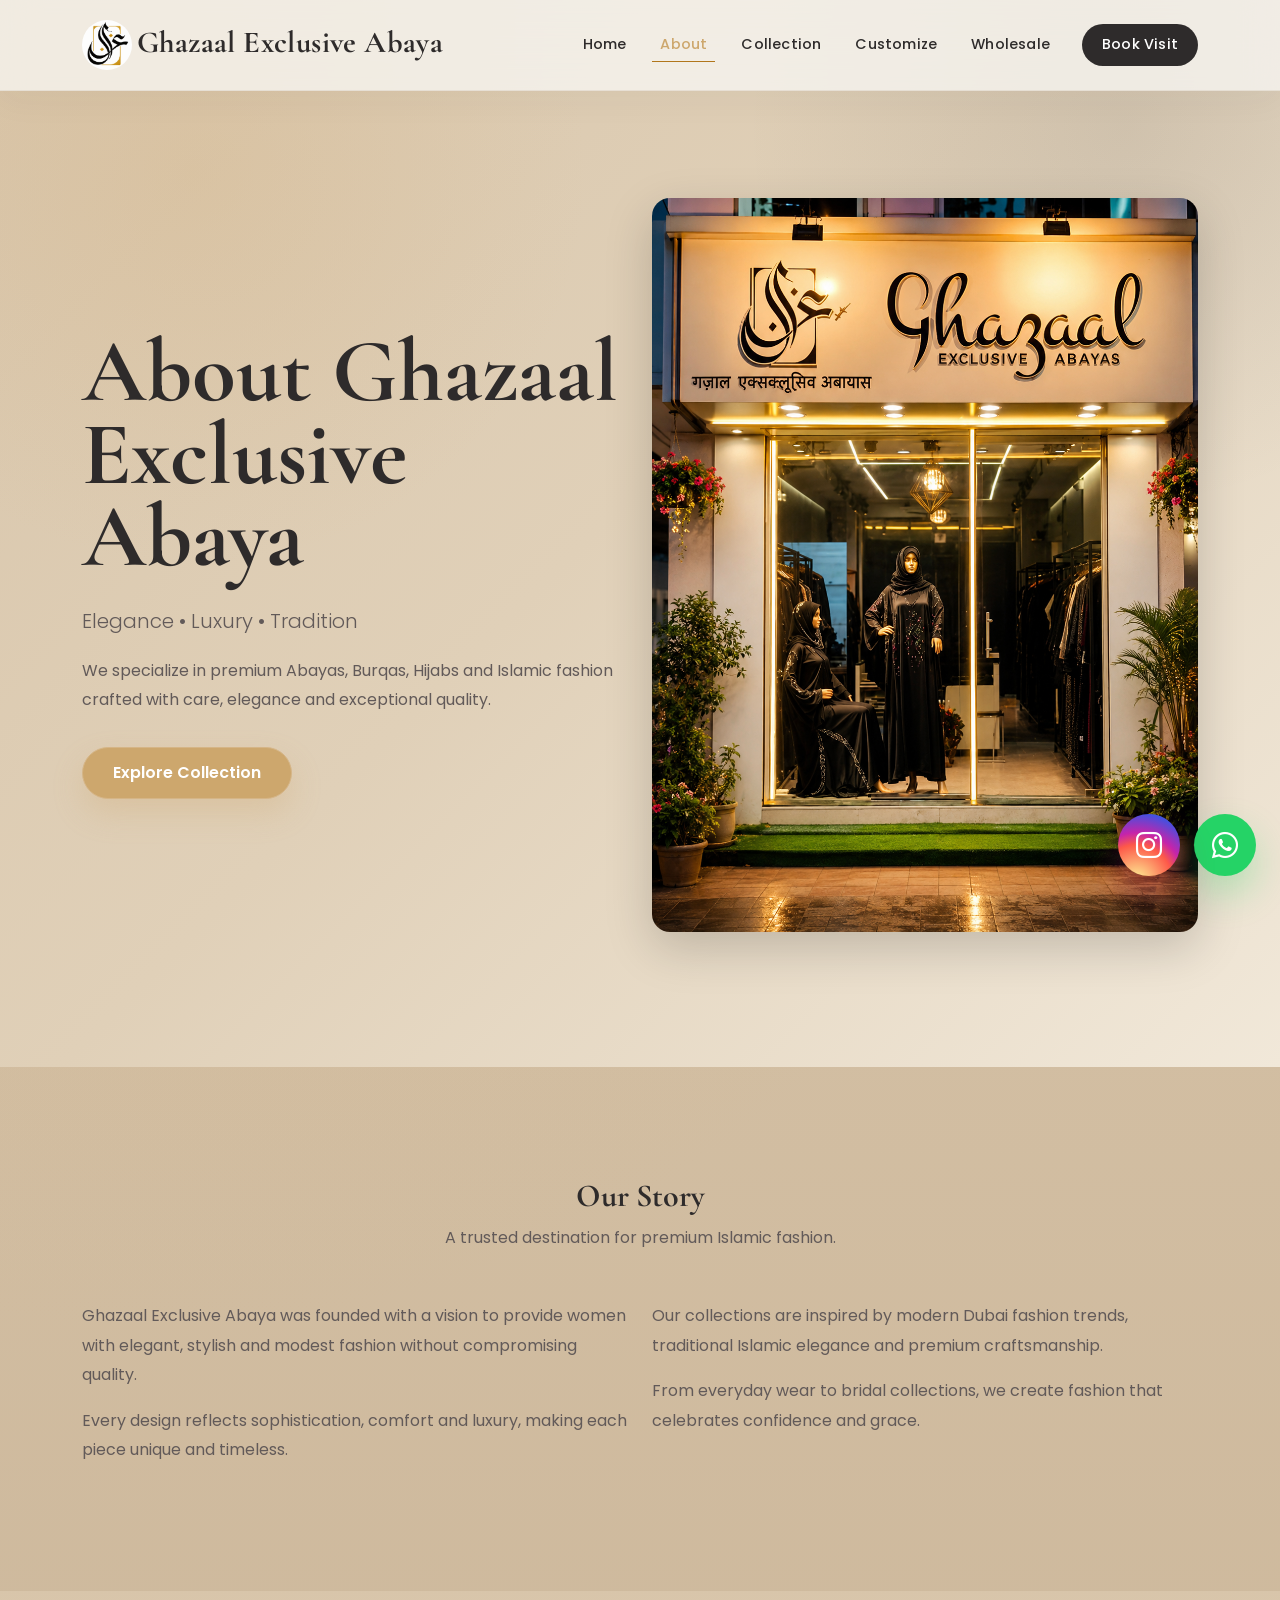
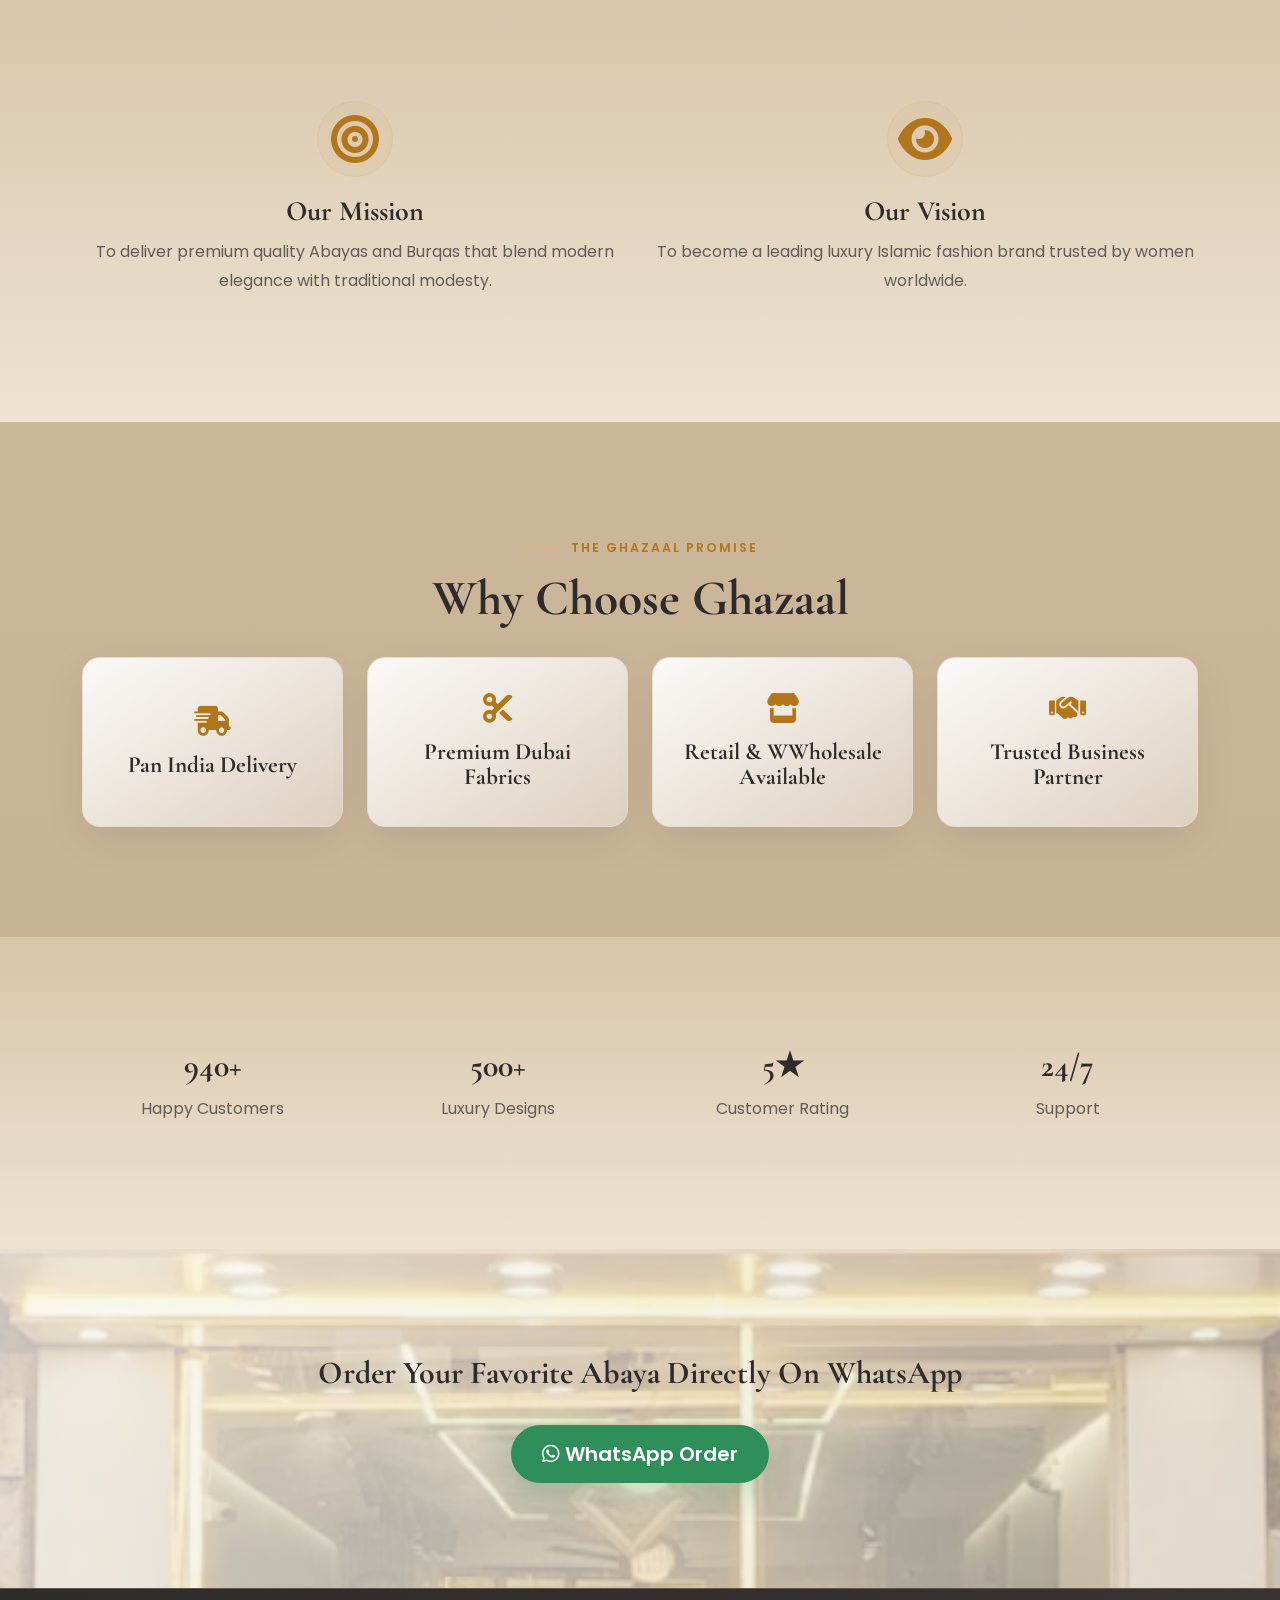
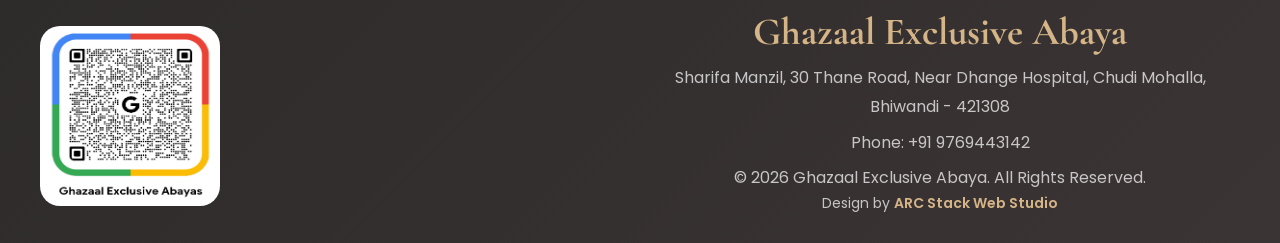
==== commit 627bc3af: "New Chnages On Ghazaal Abaya" ====
--- a/about.html
+++ b/about.html
@@ -44,8 +44,7 @@
                     <li class="nav-item"><a class="nav-link" href="collection.html">Collection</a></li>
                     <li class="nav-item"><a class="nav-link" href="customize.html">Customize</a></li>
                     <li class="nav-item"><a class="nav-link " href="Wholesale.html">Wholesale</a></li>
-                    <li class="nav-item"><a class="nav-link" href="gallery.html">Gallery</a></li>
-                    <!-- <li class="nav-item"><a class="nav-link" href="blog.html">Blog</a></li> -->
+                    <!-- <li class="nav-item"><a class="nav-link" href="gallery.html">Gallery</a></li> -->
                     <li class="nav-item"><a class="nav-link nav-cta" href="contact.html">Book Visit</a></li>
                 </ul>
             </div>
@@ -269,39 +268,6 @@
 
     </section>
 
-    <!-- Team -->
-    <!-- <section class="section-padding">
-
-        <div class="container">
-
-            <div class="text-center mb-5">
-
-                <h2>Our Promise</h2>
-
-            </div>
-
-            <div class="row">
-
-                <div class="col-lg-12 text-center">
-
-                    <p>
-                        We are committed to providing exceptional quality,
-                        beautiful craftsmanship and personalized customer service.
-                    </p>
-
-                    <p>
-                        Every Ghazaal Abaya is created with attention to detail,
-                        ensuring elegance in every thread.
-                    </p>
-
-                </div>
-
-            </div>
-
-        </div>
-
-    </section> -->
-
     <!-- CTA -->
 
     <section class="whatsapp-banner">
@@ -326,17 +292,11 @@
     <!-- Footer -->
 
     <footer class="footer">
-
         <div class="col-md-6 QR-Code">
             <img src="./Images/QR-Code Google.png" alt="">
         </div>
-
         <div class="container text-center">
-
-            <h4 class="Footer-Ghazaal">Ghazaal Exclusive Abaya</h4>
-
-            <!-- <p>Elegance In Every Thread</p> -->
-
+            <h2 class="Footer-Ghazaal">Ghazaal Exclusive Abaya</h2>
             <p>
                 Sharifa Manzil, 30 Thane Road,
                 Near Dhange Hospital,
@@ -348,12 +308,19 @@
                 Phone: +91 9769443142
             </p>
 
-            <p>
-                © 2025 Ghazaal Exclusive Abaya
-            </p>
-
-        </div>
-
+          <p>
+    © 2026 Ghazaal Exclusive Abaya. All Rights Reserved.
+</p>
+
+<p class="footer-credit">
+    Design by
+    <a href="https://arc-stack-portfolio.vercel.app/"
+       target="_blank"
+       rel="noopener noreferrer">
+        ARC Stack Web Studio
+    </a>
+</p>
+        </div>
     </footer>
 
     <a href="https://wa.me/919769443142" class="whatsapp-float">
--- a/css/style.css
+++ b/css/style.css
@@ -1517,6 +1517,10 @@
     box-shadow: 0 14px 30px rgba(205, 167, 109, 0.28);
 }
 
+.cart-btn-size{
+    height: 50px;
+}
+
 .btn-gold:hover,
 .btn-gold:focus,
 .btn-warning:hover,
@@ -1871,6 +1875,11 @@
         display: grid;
         padding: 36px 30px;
     }
+
+    .instagram-float{
+     right: 26px;
+     bottom: 172px;
+    }
 }
 
 @media (max-width: 576px) {
@@ -1970,6 +1979,11 @@
 
     .retail-cta__actions .btn {
         width: 100%;
+    }
+
+     .instagram-float{
+     right: 18px;
+     bottom: 172px;
     }
 }
 
@@ -3512,3 +3526,22 @@
     .featured-product-modal__content { padding: 28px 24px 26px; }
     .featured-product-modal__content h2 { font-size: 2.1rem; }
 }
+
+
+
+.footer-credit {
+    font-size: 14px;
+    margin-top: -8px;
+    color: #aaa;
+}
+
+.footer-credit a {
+    color: #D5B587;
+    text-decoration: none;
+    font-weight: 600;
+    transition: color 0.3s ease;
+}
+
+.footer-credit a:hover {
+    color: #fff;
+}
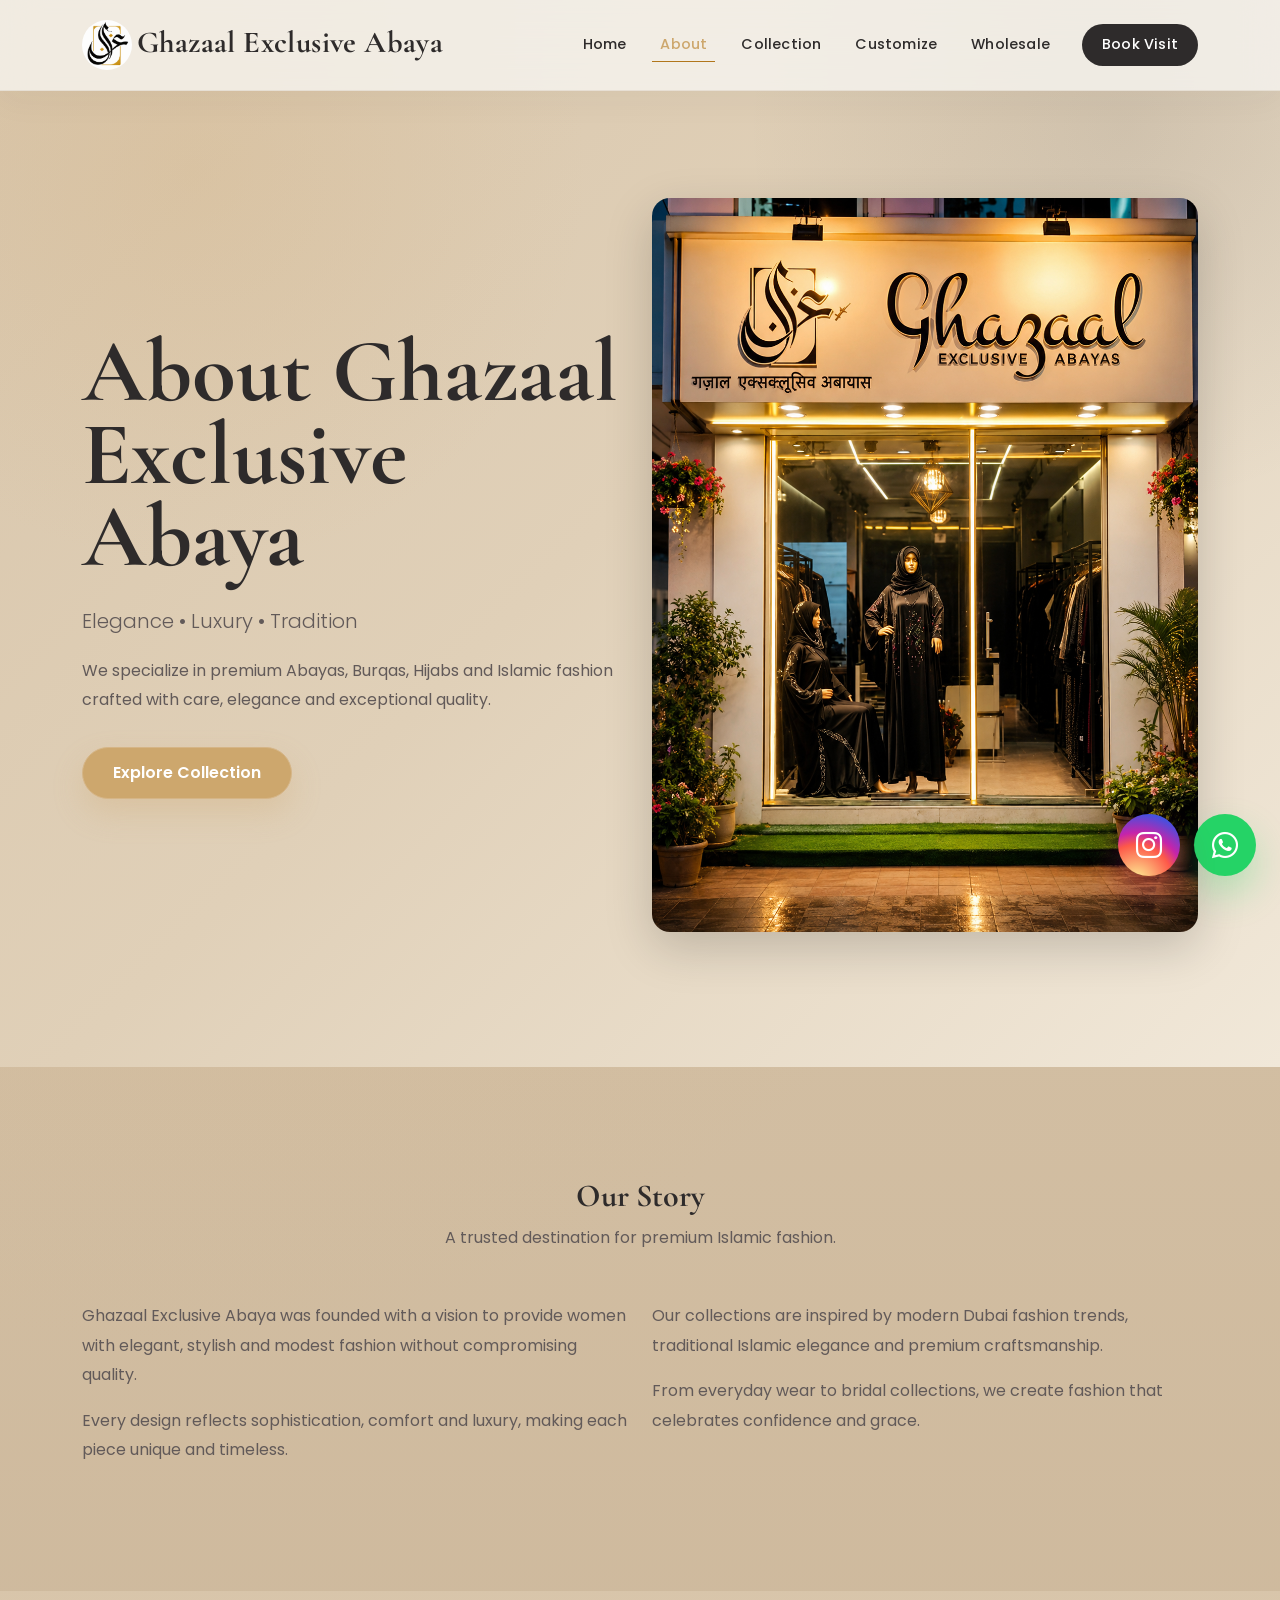
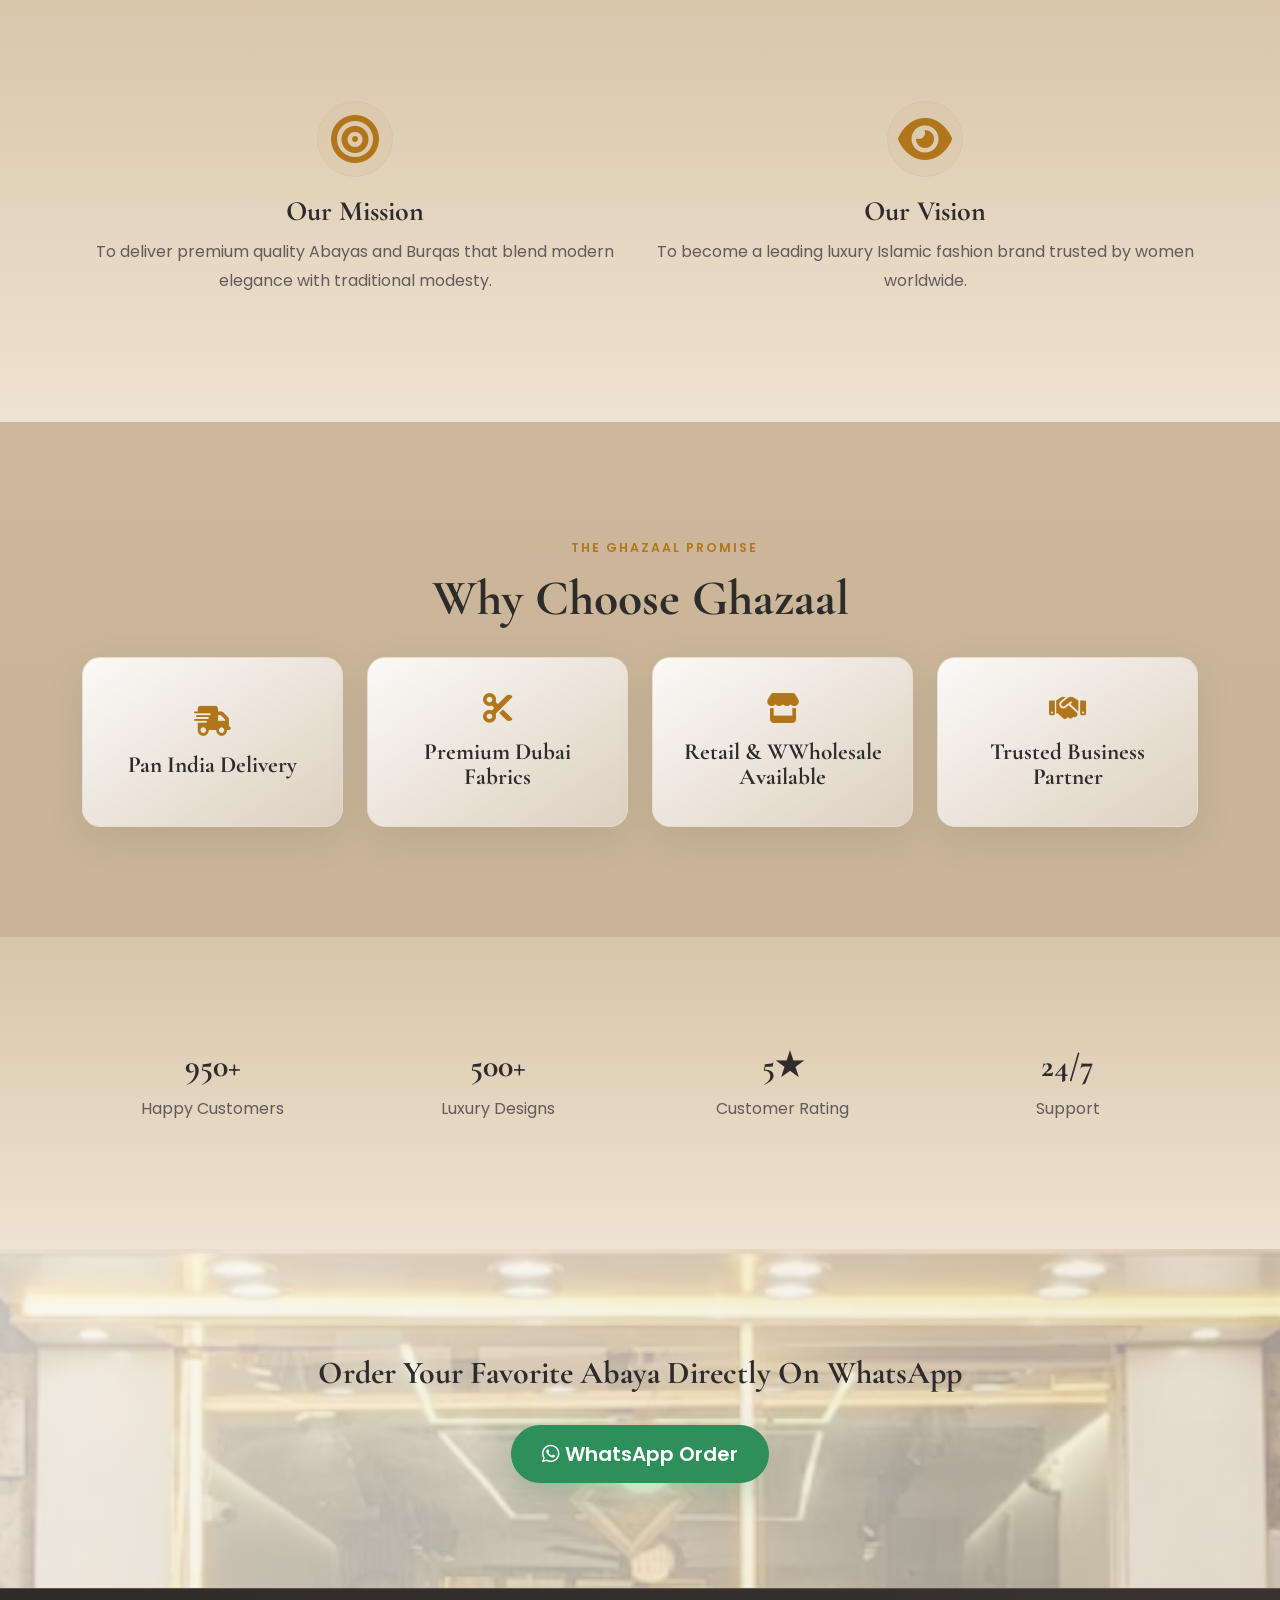
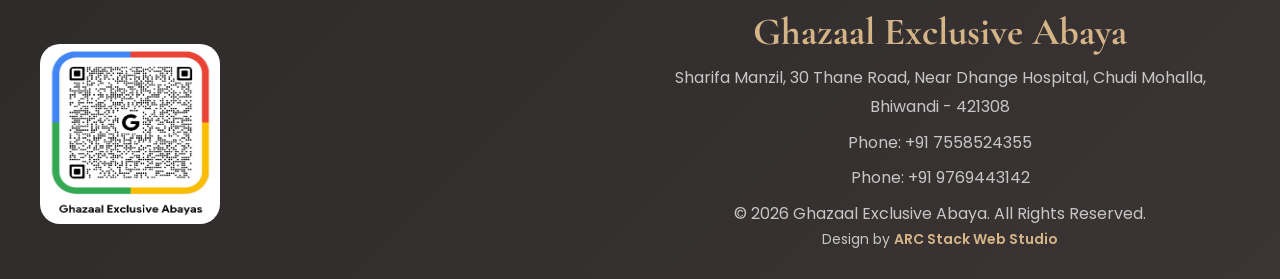
==== commit 0a8e95b9: "Contact Number updated and Poth Updated" ====
--- a/about.html
+++ b/about.html
@@ -304,7 +304,11 @@
                 Bhiwandi - 421308
             </p>
 
+       
             <p>
+                Phone: +91 7558524355
+            </p>
+             <p>
                 Phone: +91 9769443142
             </p>
 
--- a/css/style.css
+++ b/css/style.css
@@ -364,11 +364,42 @@
     transition: var(--transition);
 }
 
+.btn-customize-whatsapp{
+    background: var(--primary-dark);
+    border: 1px solid var(--primary-gold);
+    color: var(--white);
+    box-shadow: 0 16px 32px rgba(205, 167, 109, 0.25);
+}
+
+.btn-customize-whatsapp:hover{
+    background: #25D366;;
+    border: 1px solid var(--primary-gold);
+    color: var(--white);
+    box-shadow: 0 16px 32px rgba(205, 167, 109, 0.25);
+}
+
+.btn-customize-collection{
+    border: 2px solid var(--primary-gold);
+    color: var(--white);
+    box-shadow: 0 16px 32px rgba(205, 167, 109, 0.25);
+}
+
+.btn-customize-collection:hover{
+    background: var(--primary-dark);
+    border: 2px solid var(--primary-gold);
+    color: var(--white);
+    box-shadow: 0 16px 32px rgba(205, 167, 109, 0.25);
+}
+
 .btn-gold {
     background: var(--primary-dark);
     border: 1px solid var(--primary-gold);
     color: var(--white);
     box-shadow: 0 16px 32px rgba(205, 167, 109, 0.25);
+}
+
+.instruction-title{
+    color: red;
 }
 
 .btn-gold:hover,
@@ -1517,7 +1548,7 @@
     box-shadow: 0 14px 30px rgba(205, 167, 109, 0.28);
 }
 
-.cart-btn-size{
+.cart-btn-size {
     height: 50px;
 }
 
@@ -1863,7 +1894,8 @@
     }
 
     .product-card img {
-        height: 300px;
+        /* height: 300px; */
+        height: 550px;
     }
 
     .business-process,
@@ -1876,9 +1908,9 @@
         padding: 36px 30px;
     }
 
-    .instagram-float{
-     right: 26px;
-     bottom: 172px;
+    .instagram-float {
+        right: 26px;
+        bottom: 172px;
     }
 }
 
@@ -1889,6 +1921,7 @@
 
     .navbar-brand {
         font-size: 1.55rem;
+        align-items: center;
     }
 
     .hero-section h1 {
@@ -1981,9 +2014,9 @@
         width: 100%;
     }
 
-     .instagram-float{
-     right: 18px;
-     bottom: 172px;
+    .instagram-float {
+        right: 18px;
+        bottom: 172px;
     }
 }
 
@@ -3267,9 +3300,9 @@
         font-size: 0.82rem;
     }
 
-    .customize-container{
-       display: flex;
-       flex-direction: column-reverse;
+    .customize-container {
+        display: flex;
+        flex-direction: column-reverse;
     }
 }
 
@@ -3432,7 +3465,7 @@
     margin: 0 0 16px;
 }
 
-.featured-product-modal__content > p:not(.featured-product-modal__eyebrow):not(.featured-product-modal__price) {
+.featured-product-modal__content>p:not(.featured-product-modal__eyebrow):not(.featured-product-modal__price) {
     color: #625a51;
     font-size: .91rem;
     line-height: 1.7;
@@ -3452,7 +3485,7 @@
     gap: 10px;
 }
 
-.featured-product-modal__actions > * {
+.featured-product-modal__actions>* {
     border-radius: 4px;
     flex: 1 1 145px;
     font-size: .8rem;
@@ -3512,9 +3545,15 @@
     background: #1d1a17;
     color: #fff;
 }
+.list-unstyled{
+    font-weight: bolder;
+    color: var(--heading)   ;
+}
 
 @media (max-width: 620px) {
-    .featured-product-modal { padding: 14px; }
+    .featured-product-modal {
+        padding: 14px;
+    }
 
     .featured-product-modal__dialog {
         grid-template-columns: 1fr;
@@ -3522,9 +3561,17 @@
         overflow-y: auto;
     }
 
-    .featured-product-modal__image-wrap { min-height: 235px; }
-    .featured-product-modal__content { padding: 28px 24px 26px; }
-    .featured-product-modal__content h2 { font-size: 2.1rem; }
+    .featured-product-modal__image-wrap {
+        min-height: 235px;
+    }
+
+    .featured-product-modal__content {
+        padding: 28px 24px 26px;
+    }
+
+    .featured-product-modal__content h2 {
+        font-size: 2.1rem;
+        }
 }
 
 
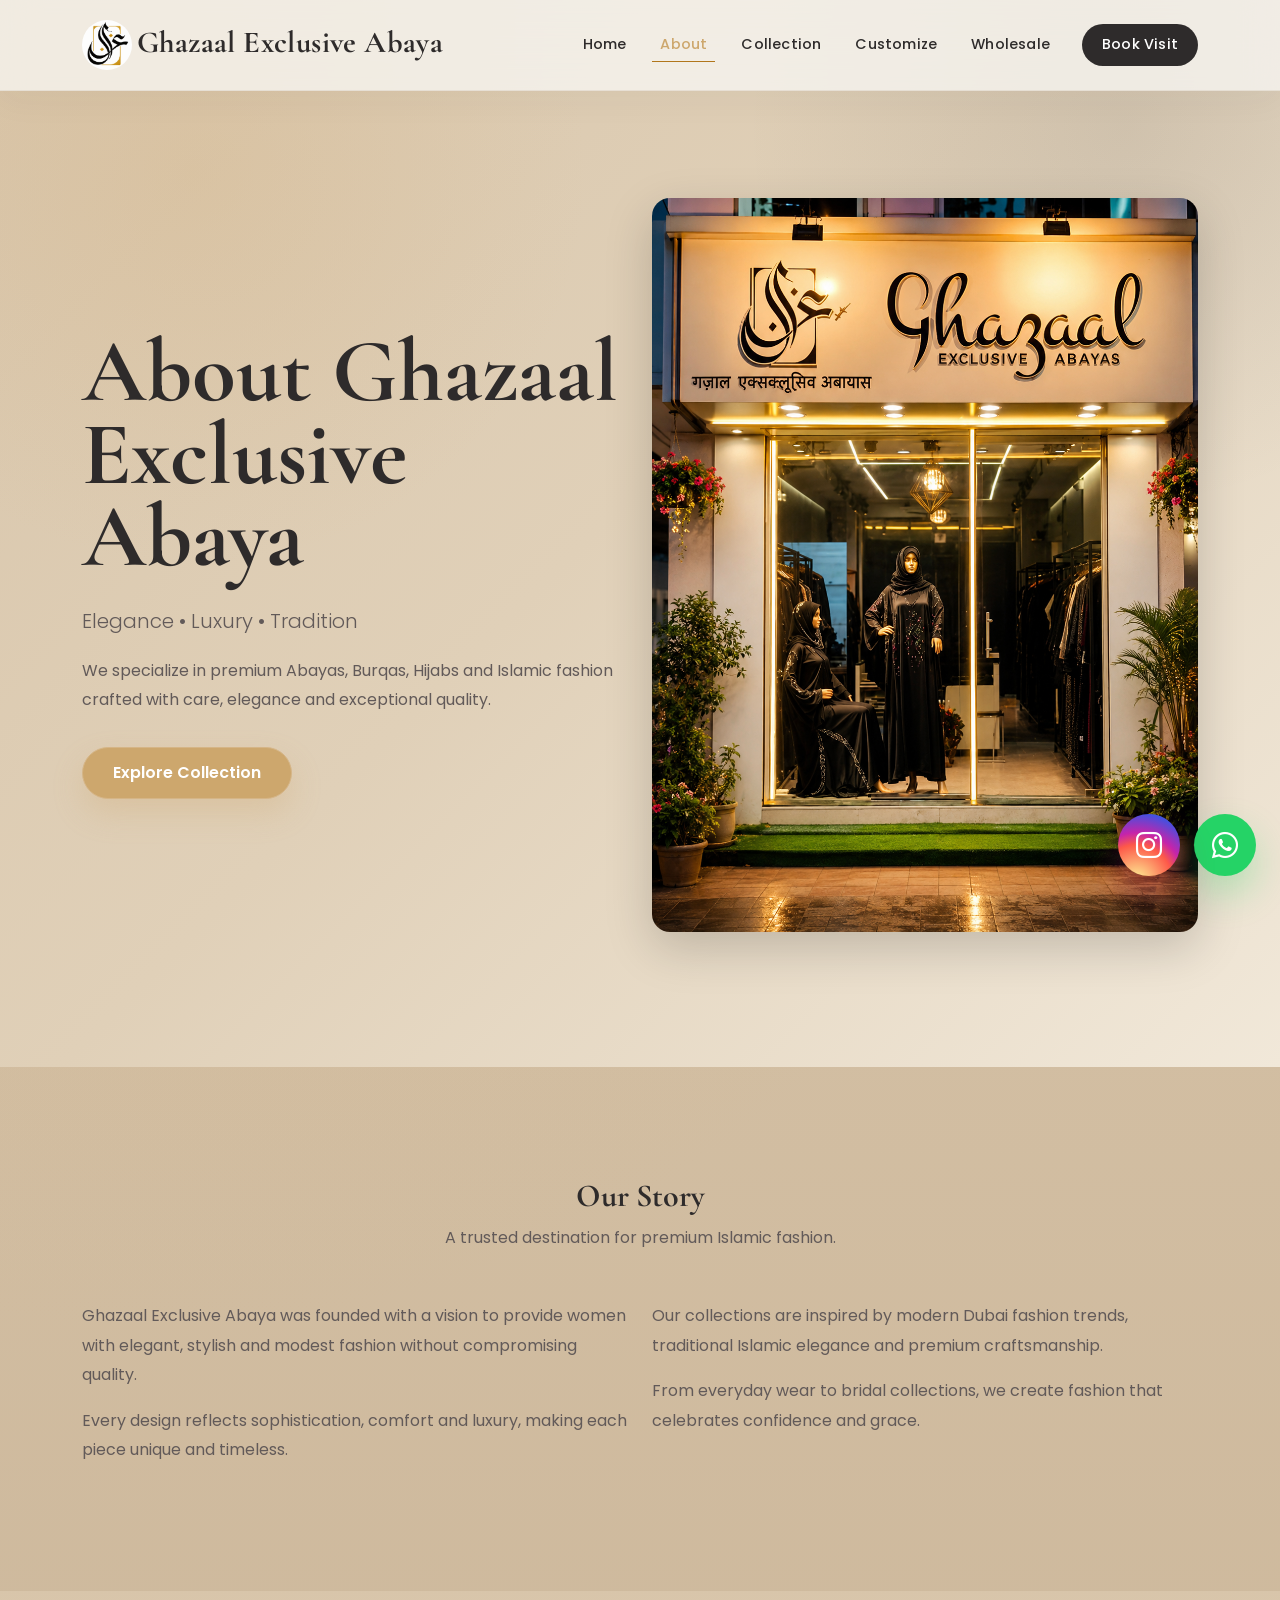
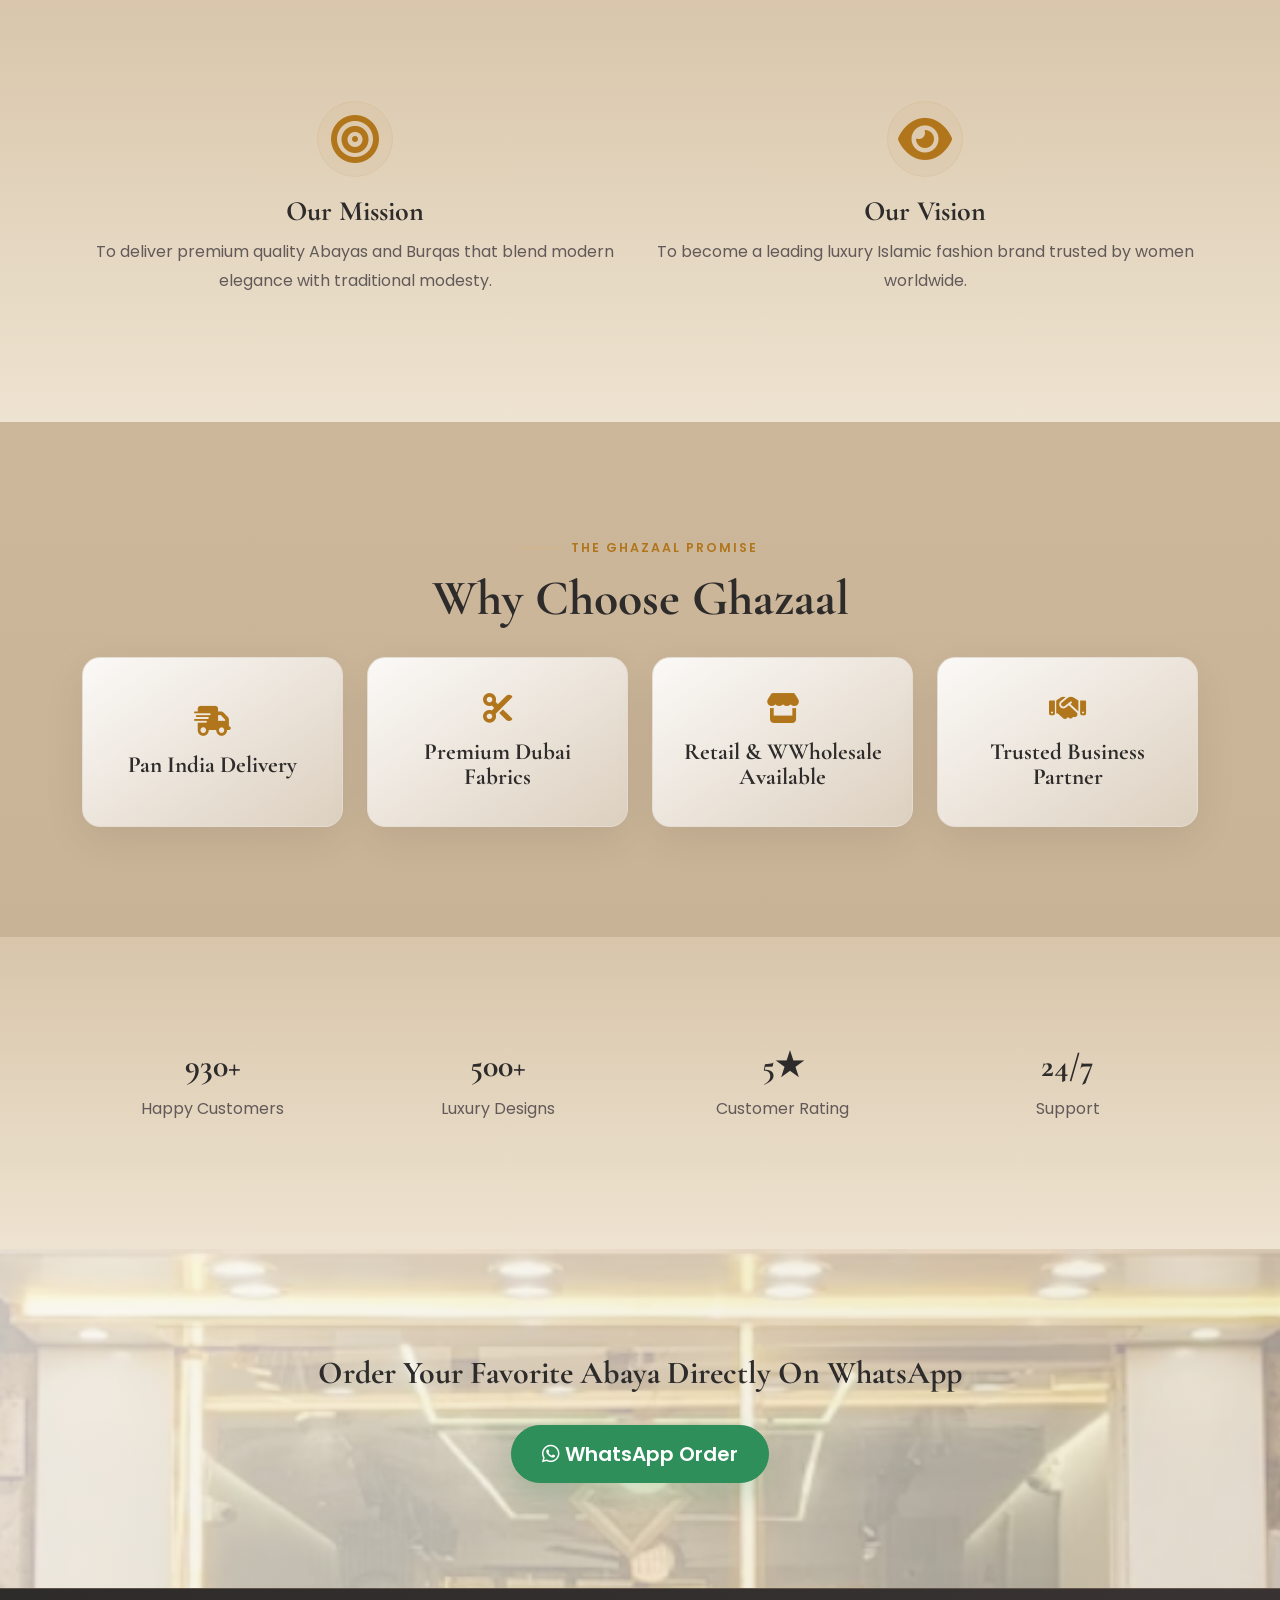
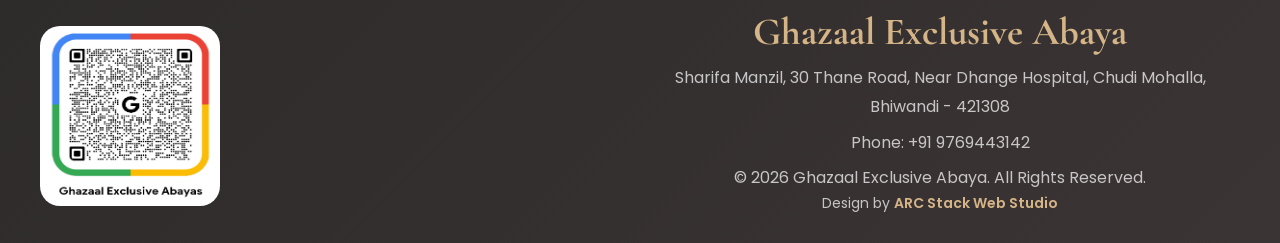
==== commit ca7bb48a: "New UI pROBLEM sOLVE" ====
--- a/about.html
+++ b/about.html
@@ -34,7 +34,7 @@
 
             <button class="navbar-toggler" type="button" data-bs-toggle="collapse" data-bs-target="#navMenu"
                 aria-controls="navMenu" aria-expanded="false" aria-label="Toggle navigation">
-                <spasn class="navbar-toggler-icon"></span>
+                <span class="navbar-toggler-icon"></span>
             </button>
 
             <div class="collapse navbar-collapse" id="navMenu">
@@ -304,11 +304,7 @@
                 Bhiwandi - 421308
             </p>
 
-       
             <p>
-                Phone: +91 7558524355
-            </p>
-             <p>
                 Phone: +91 9769443142
             </p>
 
@@ -345,4 +341,4 @@
 
 </body>
 
-</html>+</html>
--- a/css/style.css
+++ b/css/style.css
@@ -1894,8 +1894,7 @@
     }
 
     .product-card img {
-        /* height: 300px; */
-        height: 550px;
+        height: 300px;
     }
 
     .business-process,
@@ -1944,6 +1943,11 @@
         height: 56px;
         right: 18px;
         bottom: 18px;
+    }
+
+     .instagram-float {
+        width: 56px;
+        height: 56px;
     }
 
     .product-gallery__arrow {
@@ -3545,10 +3549,6 @@
     background: #1d1a17;
     color: #fff;
 }
-.list-unstyled{
-    font-weight: bolder;
-    color: var(--heading)   ;
-}
 
 @media (max-width: 620px) {
     .featured-product-modal {
@@ -3571,7 +3571,7 @@
 
     .featured-product-modal__content h2 {
         font-size: 2.1rem;
-        }
+    }
 }
 
 
@@ -3592,3 +3592,93 @@
 .footer-credit a:hover {
     color: #fff;
 }
+
+@media (max-width: 1199px) {
+ .product-filter{
+    justify-content:normal;
+ }
+
+ .customize-cta .btn-customize-whatsapp{
+    margin-bottom: 9px;
+ }
+}
+
+@media (max-width: 991px) {
+ .customize-cta .btn-customize-whatsapp{
+    margin-bottom: 0px;
+ }
+}
+
+@media (max-width: 768px) {
+    #backToTop {
+        bottom: 250px !important;
+        right: 32px !important;
+    }
+}
+
+@media (max-width: 632px) {
+  .footer{
+        display: flex;
+        flex-direction: column;
+    }
+}
+
+@media (max-width: 548px) {
+    #backToTop {
+        bottom: 250px !important;
+        right: 24px !important;
+    }
+}
+
+@media (max-width:402px) {
+    .navbar-brand {
+        font-size: 22px;
+        align-items: center;
+    }
+}
+
+@media (max-width:372px) {
+    .navbar-brand {
+        font-size: 20px;
+        align-items: center;
+    }
+}
+
+@media (max-width:358px) {
+    .navbar-brand {
+        font-size: 18px;
+        align-items: center;
+    }
+}
+
+@media (min-width: 992px) {
+    #backToTop {
+        bottom: 102px !important;
+    }
+}
+/* Keep the retail image proportional on small screens rather than forcing a tall crop. */
+@media (max-width: 576px) {
+    .retail-Wholesale-image img {
+        min-height: 0;
+        height: auto;
+    }
+
+    .retail-image-note {
+        max-width: min(215px, calc(100% - 32px));
+    }
+
+    .customize-container {
+        gap: 28px;
+        padding-right: 12px;
+        padding-left: 12px;
+    }
+
+    .customize-image-wrapper {
+        min-height: 0;
+    }
+
+    .customize-image-wrapper .hero-visual {
+        width: 100%;
+        max-width: none;
+    }
+}
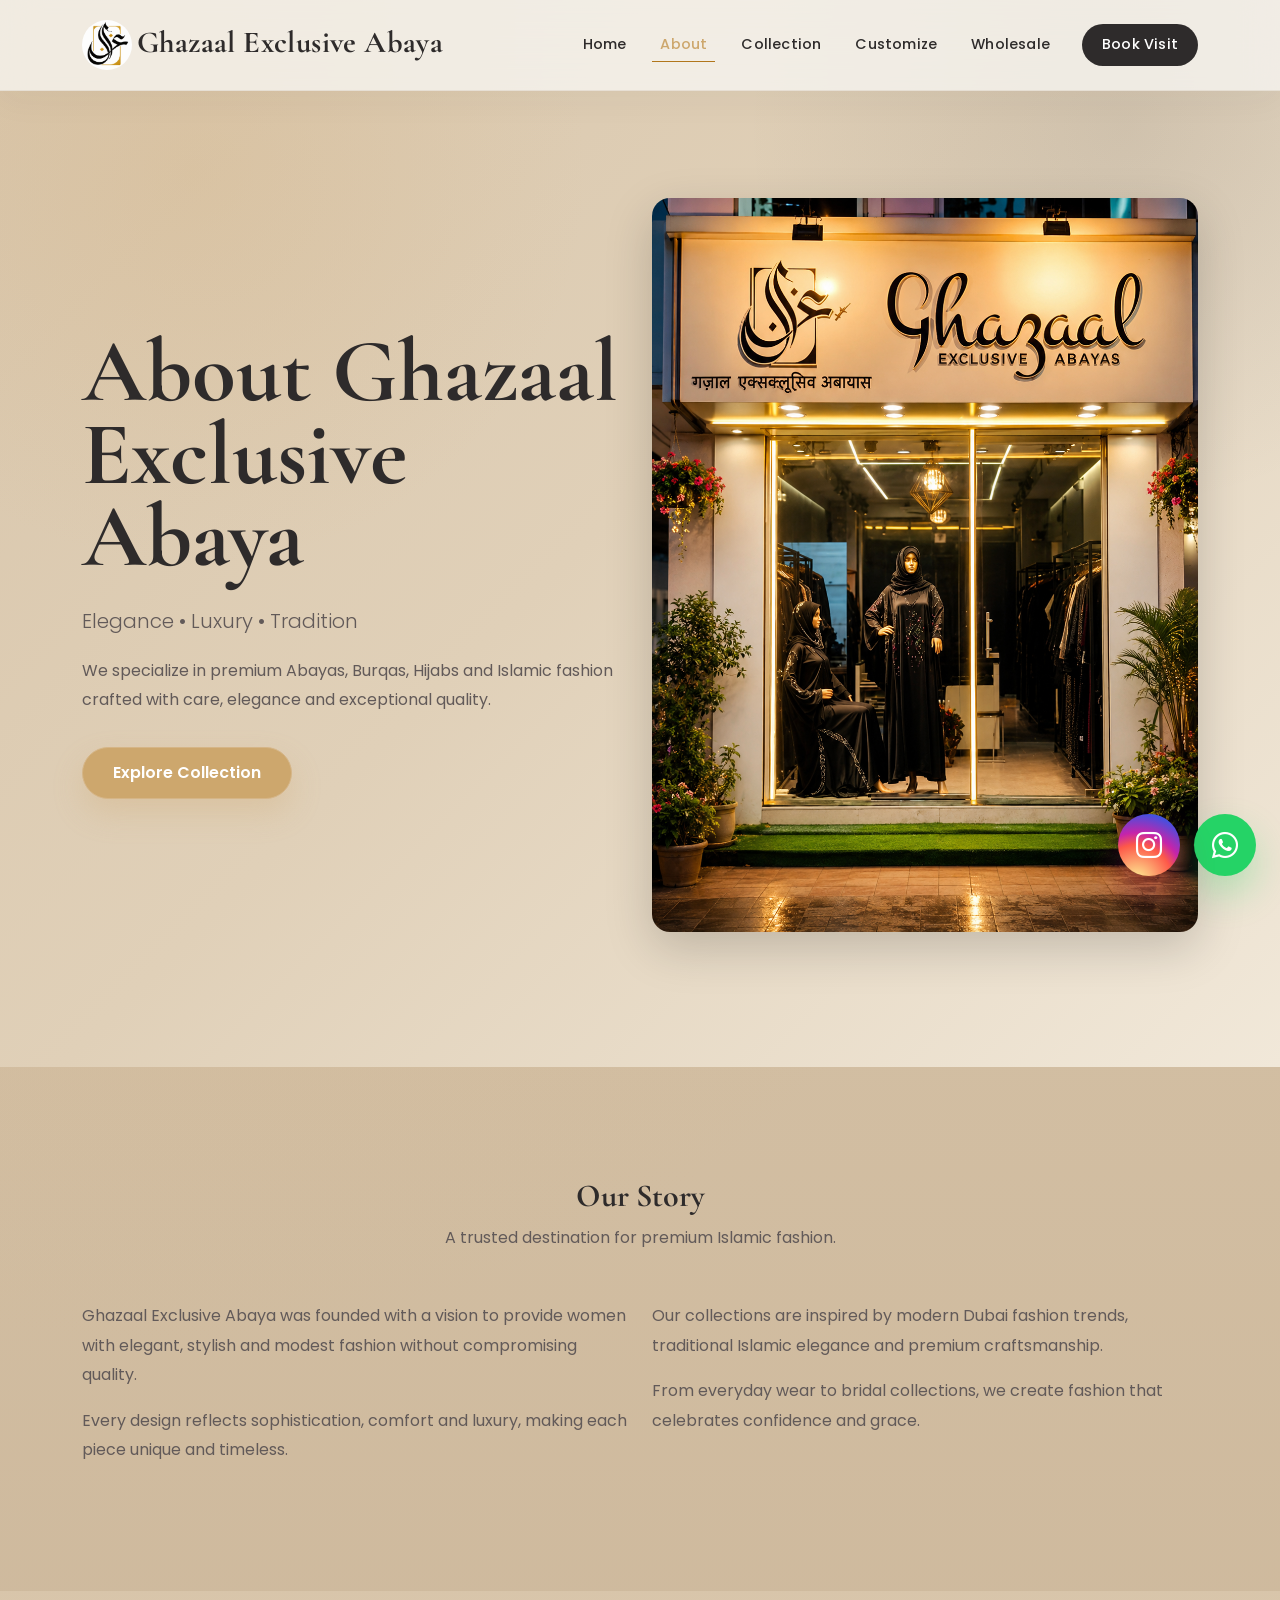
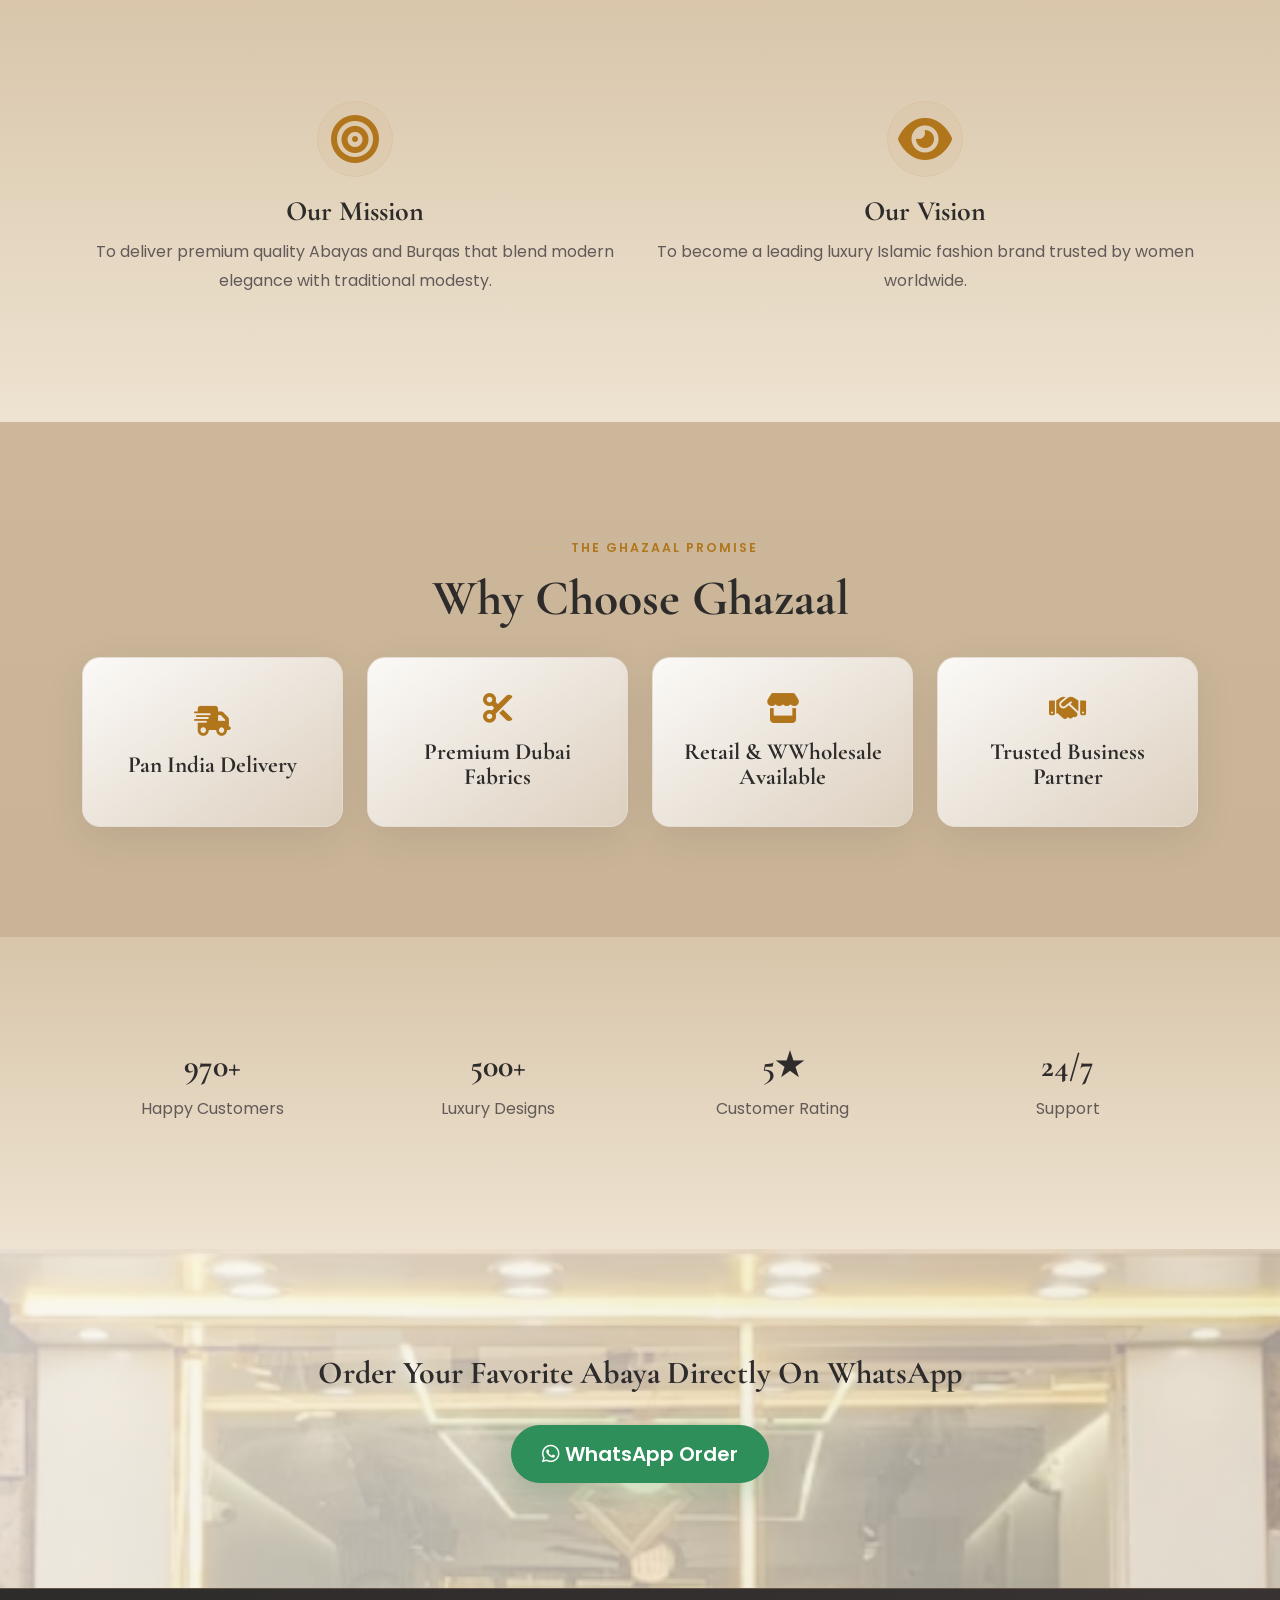
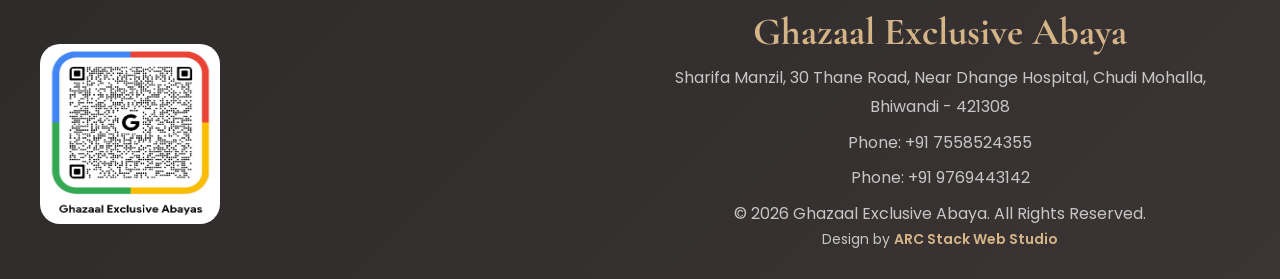
==== commit a10a0bff: "Merge branch 'main' of https://github.com/ARC-Stack-WebStudio/Ghazaal-Exclusive-Abaya-Burqa into Raq" ====
--- a/about.html
+++ b/about.html
@@ -304,7 +304,11 @@
                 Bhiwandi - 421308
             </p>
 
+       
             <p>
+                Phone: +91 7558524355
+            </p>
+             <p>
                 Phone: +91 9769443142
             </p>
 
--- a/css/style.css
+++ b/css/style.css
@@ -1894,7 +1894,8 @@
     }
 
     .product-card img {
-        height: 300px;
+        /* height: 300px; */
+        height: 550px;
     }
 
     .business-process,
@@ -3549,6 +3550,10 @@
     background: #1d1a17;
     color: #fff;
 }
+.list-unstyled{
+    font-weight: bolder;
+    color: var(--heading)   ;
+}
 
 @media (max-width: 620px) {
     .featured-product-modal {
@@ -3571,7 +3576,7 @@
 
     .featured-product-modal__content h2 {
         font-size: 2.1rem;
-    }
+        }
 }
 
 
